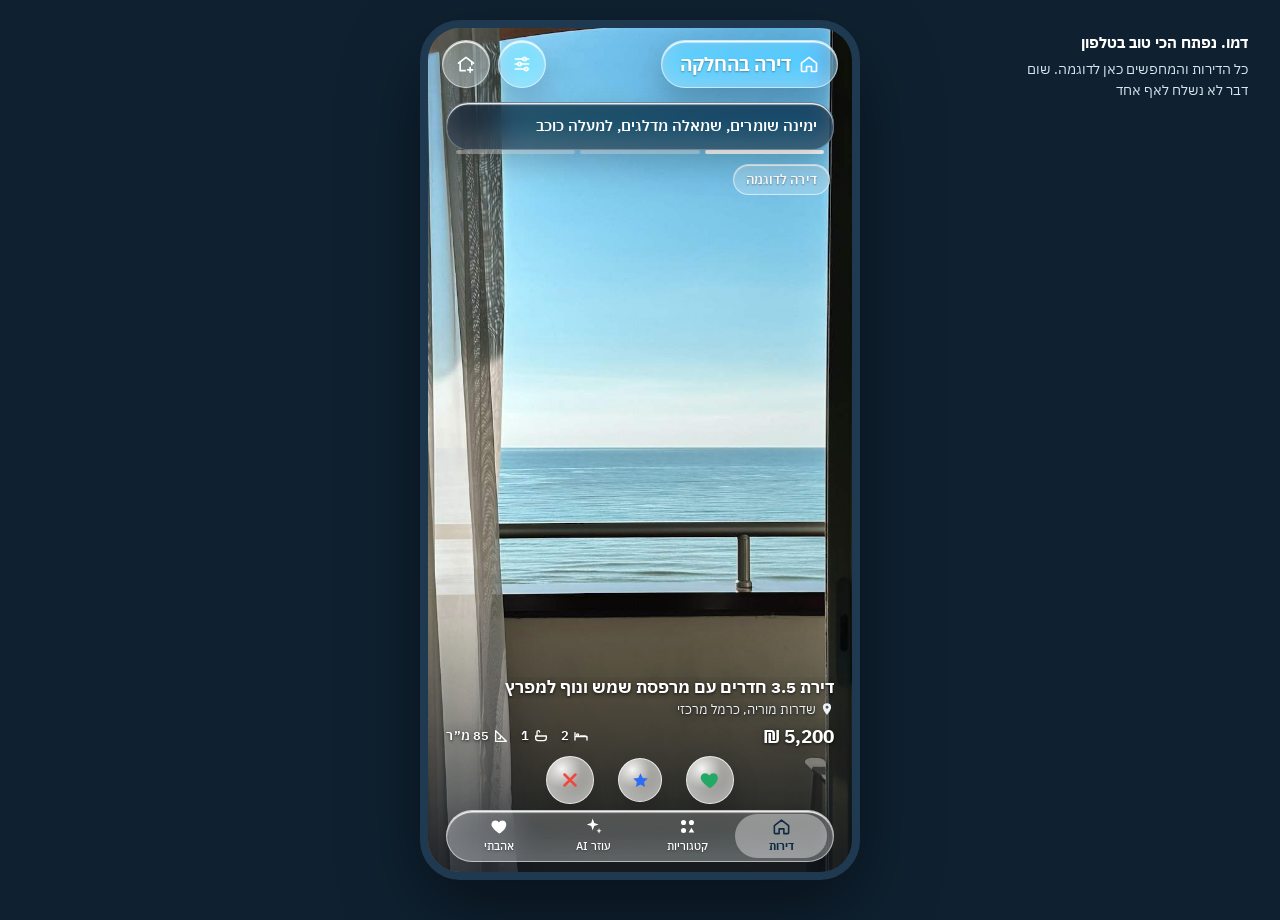
==== index.html @ f44ab915 "Card shows no description (it stays in the details sheet) so the photo sells Co-Authored-By: Claude " ====
<!doctype html>
<html lang="he" dir="rtl">
<head>
<meta charset="utf-8">
<meta name="viewport" content="width=device-width, initial-scale=1, viewport-fit=cover">
<meta name="theme-color" content="#1B3448">
<title>דירה בהחלקה · דמו</title>
<meta name="description" content="דמו לחיץ: מחליקים על דירות להשכרה במטרופולין חיפה, שומרים מה שאהבתם ושולחים פנייה לבעל הדירה.">
<meta property="og:title" content="דירה בהחלקה · דמו">
<meta property="og:description" content="מחליקים על דירות להשכרה. שומרים, מסמנים כוכב, ושולחים פנייה לבעל הדירה.">
<meta property="og:type" content="website">
<meta property="og:url" content="https://hagay-bot.github.io/dira-swipe-demo/">
<meta property="og:image" content="https://hagay-bot.github.io/dira-swipe-demo/og.png">
<meta property="og:image:width" content="1200">
<meta property="og:image:height" content="630">
<meta name="twitter:card" content="summary_large_image">
<link rel="preconnect" href="https://fonts.googleapis.com">
<link rel="preconnect" href="https://fonts.gstatic.com" crossorigin>
<link rel="stylesheet" href="https://fonts.googleapis.com/css2?family=IBM+Plex+Sans+Hebrew:wght@400;500;600;700&display=swap">
<style>
/*
 * «זכוכית נוזלית» (הכרעת חגי 1.10.2026, כיוון 4): תמונה מלאה, פקדים צפים מזכוכית עבה, טקסט לבן.
 * כל צבע וכל זכוכית מוגדרים כאן. מראה אחד, בלי מצב כהה נפרד: הזכוכית יושבת תמיד על תמונה.
 */
:root {
  --ground: #1B3448;                      /* מתחת לתמונות, עד שהן נטענות */
  --tint: rgba(10, 24, 38, .32);          /* כהות מעל הרקע המטושטש, לקריאות */
  --ink: #FFFFFF;
  --ink-2: #DCE6F0;
  --ink-dark: #0E2A44;                    /* טקסט על זכוכית לבנה מלאה */
  --accent: #2E6CF6;
  --accent-2: #568FFF;
  --like: #23A866;
  --like-soft: #8EF5BE;
  --star: #2E6CF6;
  --star-soft: #A9C6FF;
  --nope: #F0473F;
  --nope-soft: #FFB4B4;
  --wait-soft: #FFD99A;

  /* זכוכית */
  --glass: rgba(255, 255, 255, .2);
  --glass-strong: rgba(255, 255, 255, .28);
  --glass-dim: rgba(255, 255, 255, .12);
  --glass-solid: rgba(255, 255, 255, .88);
  --glass-dark: rgba(14, 28, 44, .86);
  --edge: rgba(255, 255, 255, .6);
  --edge-dim: rgba(255, 255, 255, .38);
  --blur: blur(14px) saturate(1.9);
  --blur-heavy: blur(26px) saturate(1.8);
  --shine: inset 0 1.5px 1px rgba(255, 255, 255, .95), inset 0 -12px 26px rgba(255, 255, 255, .14);
  --lift: 0 14px 32px rgba(0, 0, 0, .22);
  --drop: radial-gradient(circle at 32% 26%, rgba(255, 255, 255, .95), rgba(255, 255, 255, .55) 42%, rgba(255, 255, 255, .35));
  --primary-fill: linear-gradient(180deg, rgba(86, 144, 255, .95), rgba(46, 108, 246, .95));
  --primary-glow: inset 0 1.5px 1px rgba(255, 255, 255, .7), inset 0 -8px 18px rgba(0, 0, 60, .2), 0 12px 26px rgba(46, 108, 246, .35);
  --text-lift: 0 1px 2px rgba(0, 0, 0, .35);

  --font: "IBM Plex Sans Hebrew", "Segoe UI", Arial, sans-serif;
  --fs-xs: 12px;
  --fs-s: 13.5px;
  --fs-m: 15.5px;
  --fs-l: 18px;
  --fs-xl: 21px;
  --fs-price: 28px;

  --sp-1: 4px;
  --sp-2: 8px;
  --sp-3: 12px;
  --sp-4: 16px;
  --sp-5: 20px;
  --sp-6: 24px;

  --r-s: 14px;
  --r-m: 20px;
  --r-l: 26px;
  --r-xl: 34px;
  --r-pill: 999px;

  --tap: 44px;
  --tabbar-room: 72px;                    /* כמה מקום להשאיר מעל התפריט הצף */
  --rb-offset: 70px;                      /* מרחק ✕ ו-♥ ממרכז ★ */
  --app-w: 440px;
  --swipe-ms: 300ms;                      /* נדרס מ-config.swipeMs בהפעלה */
  --snap-ms: 200ms;
  color-scheme: dark;
}

</style>
<style>
/* כל השאר. מאפיינים לוגיים בלבד (inline-start = ימין בעברית), בלי היפוכי כיוון */
* { box-sizing: border-box; -webkit-tap-highlight-color: transparent; }
[hidden] { display: none !important; }
html, body { height: 100%; margin: 0; }
body { background: var(--ground); color: var(--ink); font: 400 16px/1.5 var(--font); -webkit-font-smoothing: antialiased; overflow: hidden; }
button, input, select, textarea { font: inherit; color: inherit; }
button { cursor: pointer; }
option { color: var(--ink-dark); }
h1, h2, h3, p, ul, ol, dl, dd, fieldset { margin: 0; }
ul, ol { padding: 0; list-style: none; }
fieldset { border: 0; padding: 0; min-inline-size: 0; }
legend { padding: 0; }
a { color: var(--ink); }
:focus-visible { outline: 3px solid #FFFFFF; outline-offset: 2px; box-shadow: 0 0 0 6px rgba(46, 108, 246, .6); }
h1:focus, h2:focus { outline: none; box-shadow: none; }
::placeholder { color: rgba(255, 255, 255, .62); }
.sr-only { position: absolute !important; inline-size: 1px; block-size: 1px; padding: 0; margin: -1px; overflow: hidden; clip: rect(0 0 0 0); white-space: nowrap; border: 0; }

/* ——— חומרים: זכוכית, טיפה, כפתור ראשי ——— */
.glass, .app-top .brand, .icon-btn, .chip, .opt, .yn button, .btn-ghost, .tabbar, .sheet-x, .composer, .chat-top, .fav, .req, .owner-apt, .empty, .reveal, .stat-row div, .ai-card, .search, .note, .step, .form, .log table {
  background: var(--glass);
  border: 1px solid var(--edge);
  -webkit-backdrop-filter: var(--blur);
  backdrop-filter: var(--blur);
  box-shadow: var(--shine), var(--lift);
}
.btn-primary { background: var(--primary-fill); border: 1px solid rgba(255, 255, 255, .55); box-shadow: var(--primary-glow); color: #FFFFFF; }

/* ——— מעטפת: רקע מטושטש מתמונת הדירה, ומסכים מעליו ——— */
#app { position: relative; max-inline-size: var(--app-w); block-size: 100vh; block-size: 100dvh; margin-inline: auto; overflow: hidden; background: var(--ground); isolation: isolate; }
.ambient { position: absolute; inset: -120px; z-index: -1; background-color: var(--ground); background-size: cover; background-position: center; filter: blur(38px) saturate(1.7) brightness(.8); transition: background-image .6s; }
.ambient::after { content: ""; position: absolute; inset: 0; background: var(--tint); }
.screen-host { position: absolute; inset: 0; }
.screen { position: absolute; inset: 0; display: flex; flex-direction: column; text-shadow: var(--text-lift); }
.tabs-on .screen { padding-block-end: var(--tabbar-room); }
.scroll { overflow-y: auto; overscroll-behavior: contain; -webkit-overflow-scrolling: touch; }
.grow { flex: 1; min-block-size: 0; }
.aside { display: none; }
@media (min-width: 760px) {
  body { background: #0F2131; }
  #app { block-size: min(880px, calc(100dvh - 40px)); margin-block: 20px; border-radius: 40px; box-shadow: 0 30px 80px rgba(0, 0, 0, .45); border: 8px solid #1F3A50; }
  .aside { display: block; position: fixed; inset-block-start: 32px; inset-inline-start: 32px; max-inline-size: 230px; color: var(--ink-2); font-size: 14px; }
  .aside b { display: block; color: var(--ink); font-size: 15px; margin-block-end: var(--sp-1); }
}

/* ——— כותרות צפות ——— */
.app-top { position: relative; z-index: 6; display: flex; align-items: center; justify-content: space-between; gap: var(--sp-2); padding: 12px 14px 4px; }
.app-top .brand { display: flex; align-items: center; gap: 8px; block-size: 48px; padding-inline: 18px; border-radius: 24px; font-weight: 700; font-size: 19px; }
.brand svg { inline-size: 20px; block-size: 20px; }
.top-icons { display: flex; gap: var(--sp-2); }
.icon-btn { position: relative; inline-size: 48px; block-size: 48px; border-radius: 50%; display: grid; place-items: center; padding: 0; flex: none; color: var(--ink); }
.icon-btn svg { inline-size: 20px; block-size: 20px; }
.icon-btn .dot { position: absolute; inset-block-start: 9px; inset-inline-end: 9px; inline-size: 10px; block-size: 10px; border-radius: 50%; background: var(--nope); border: 2px solid #FFFFFF; }
.page-top { position: relative; display: flex; align-items: center; justify-content: center; min-block-size: 64px; padding: 12px 70px 4px; flex: none; }
.page-top h1 { display: flex; align-items: center; block-size: 48px; padding-inline: 22px; border-radius: 24px; font-size: 18px; font-weight: 700; text-align: center; background: var(--glass); border: 1px solid var(--edge); -webkit-backdrop-filter: var(--blur); backdrop-filter: var(--blur); box-shadow: var(--shine), var(--lift); }
.page-top .back { position: absolute; inset-inline-start: 14px; inset-block-start: 12px; }
.owner-top .brand { font-size: 16px; gap: 10px; }
.pill-demo { font-size: 11.5px; font-weight: 600; color: var(--ink-dark); background: var(--glass-solid); border-radius: var(--r-pill); padding: 3px 9px; text-shadow: none; }

/* ——— ניווט תחתון: קפסולה צפה ——— */
.tabbar { position: absolute; z-index: 30; inset-inline: 18px; inset-block-end: calc(10px + env(safe-area-inset-bottom)); block-size: 52px; border-radius: 26px; display: flex; align-items: center; gap: 2px; padding-inline: 6px; }
.tab { position: relative; flex: 1; block-size: 44px; border: 0; border-radius: 22px; background: none; display: grid; justify-items: center; align-content: center; gap: 2px; padding: 0; color: var(--ink); font-size: 11px; font-weight: 500; text-shadow: var(--text-lift); }
.tab svg { inline-size: 19px; block-size: 19px; }
.tab[aria-current="page"] { background: rgba(255, 255, 255, .38); color: var(--ink-dark); font-weight: 700; text-shadow: none; }
.tab .badge { position: absolute; inset-block-start: 0; inset-inline-end: calc(50% - 24px); min-inline-size: 18px; block-size: 18px; border-radius: var(--r-pill); background: var(--nope); color: #FFFFFF; font-size: 11px; line-height: 18px; padding-inline: 5px; text-shadow: none; }

/* ——— כפתורים ——— */
.btn-primary, .btn-ghost { display: flex; align-items: center; justify-content: center; gap: var(--sp-2); inline-size: 100%; min-block-size: 52px; border-radius: 26px; padding: 12px var(--sp-4); font-weight: 700; text-decoration: none; text-align: center; text-shadow: none; }
.btn-primary { font-size: 16.5px; }
.btn-ghost { color: var(--ink); font-size: var(--fs-m); font-weight: 600; }
.btn-primary svg, .btn-ghost svg { inline-size: 19px; block-size: 19px; flex: none; }
.btn-small { inline-size: auto; min-block-size: 44px; padding: 8px 16px; font-size: 14.5px; }
.btn-row { display: grid; gap: 10px; }
.two-btn { display: grid; grid-template-columns: 1fr 1fr; gap: 10px; }
.chips { display: flex; gap: var(--sp-2); overflow-x: auto; padding: var(--sp-1) 14px var(--sp-2); scrollbar-width: none; }
.chips::-webkit-scrollbar { display: none; }
.chip { flex: none; display: inline-flex; align-items: center; gap: 6px; min-block-size: 38px; border-radius: 19px; padding: 5px 14px; font-size: 14px; font-weight: 600; white-space: nowrap; color: var(--ink); box-shadow: var(--shine); }
.chip.on, .chip[aria-pressed="true"], .opt[aria-pressed="true"], .yn button[aria-pressed="true"] { background: var(--glass-solid); border-color: rgba(255, 255, 255, .95); color: var(--ink-dark); text-shadow: none; }
.chip svg { inline-size: 15px; block-size: 15px; }
.opts { display: flex; flex-wrap: wrap; gap: var(--sp-2); }
.opt { min-inline-size: var(--tap); min-block-size: 40px; border-radius: 20px; padding: 6px 16px; font-weight: 600; font-size: 14.5px; color: var(--ink); box-shadow: var(--shine); }
.linkish { border: 0; background: none; color: var(--ink); text-decoration: underline; text-underline-offset: 3px; font-weight: 700; padding: var(--sp-1) 0; min-block-size: 32px; justify-self: start; }

/* ——— טפסים ——— */
.field { display: grid; gap: 6px; }
.field > label, .field > .label, .media-add .label { font-size: 13px; font-weight: 600; color: var(--ink-2); }
.field input, .field select, .field textarea { inline-size: 100%; min-block-size: 46px; padding: 10px 14px; border-radius: 16px; font-size: 15.5px; color: var(--ink); background: var(--glass-dim); border: 1px solid var(--edge-dim); text-shadow: none; }
.field input:focus, .field select:focus, .field textarea:focus { outline: none; border-color: #FFFFFF; background: rgba(255, 255, 255, .18); }
.field textarea { min-block-size: 84px; resize: vertical; line-height: 1.5; }
.field .err { color: var(--nope-soft); font-size: 13px; font-weight: 600; }
.field.bad > label { color: var(--nope-soft); }
.field.bad input, .field.bad select { background: rgba(255, 90, 90, .16); border: 1.5px solid rgba(255, 150, 150, .85); }
.row2 { display: grid; grid-template-columns: 1fr 1fr; gap: var(--sp-3); }
.row3 { display: grid; grid-template-columns: repeat(3, 1fr); gap: 10px; }
.note { font-size: 13.5px; color: var(--ink-2); border-radius: var(--r-s); padding: 10px var(--sp-3); box-shadow: var(--shine); }
.fine { font-size: 13.5px; color: var(--ink-2); text-align: center; }

/* ——— ערימה: התמונה ממלאת את המסך, הפקדים צפים ——— */
.deck-screen .app-top { position: absolute; inset-inline: 0; inset-block-start: 0; }
.deck-screen .filter-row { position: absolute; z-index: 6; inset-inline: 0; inset-block-start: 66px; }
.filter-row .chip { font-size: 13px; min-block-size: 34px; padding: 3px 12px; }
.deck { position: absolute; inset: 0; }
.card { position: absolute; inset: 0; overflow: hidden; background: var(--ground); touch-action: none; user-select: none; -webkit-user-select: none; will-change: transform; }
.card.under { transform: scale(.94); border-radius: 34px; filter: brightness(.7); }
.card.fly { transition: transform var(--swipe-ms) cubic-bezier(.3, .6, .4, 1), opacity var(--swipe-ms); border-radius: 34px; }
.card.snap { transition: transform var(--snap-ms) ease; }
.card:focus-visible { outline-offset: -6px; }
.card::after { content: ""; position: absolute; inset-inline: 0; inset-block-end: 0; block-size: 36%; background: linear-gradient(to top, rgba(8, 18, 30, .78), rgba(8, 18, 30, .35) 55%, rgba(8, 18, 30, 0)); pointer-events: none; }
.photo, .photo svg, .photo img { position: absolute; inset: 0; inline-size: 100%; block-size: 100%; object-fit: cover; display: block; }
.bars { position: absolute; inset-block-start: 122px; inset-inline: 28px; display: flex; gap: 5px; z-index: 2; }
.filter-row:not([hidden]) ~ .deck .bars { inset-block-start: 116px; }
.bar { flex: 1; block-size: 4px; border-radius: 4px; background: rgba(255, 255, 255, .4); }
.bar.on { background: #FFFFFF; }
.card-tags { position: absolute; inset-block-start: 136px; inset-inline: 22px; display: flex; gap: 6px; flex-wrap: wrap; z-index: 2; }
.tag { font-size: 12.5px; font-weight: 600; border-radius: var(--r-pill); padding: 5px 12px; color: var(--ink); background: rgba(255, 255, 255, .22); border: 1px solid var(--edge); -webkit-backdrop-filter: blur(10px); backdrop-filter: blur(10px); box-shadow: inset 0 1px 1px rgba(255, 255, 255, .9); text-shadow: var(--text-lift); }
.tag-mine { background: rgba(52, 199, 123, .45); }
.tag-star { background: rgba(46, 108, 246, .5); }
.tag-similar { background: rgba(14, 42, 68, .45); }
.info { position: absolute; z-index: 3; inset-inline: 18px; inset-block-end: 122px; padding: 0; display: grid; gap: 1px; cursor: pointer; text-shadow: 0 1px 3px rgba(0, 0, 0, .7), 0 0 12px rgba(0, 0, 0, .35); }
/* התמונה מוכרת את הדירה: המידע בשורה אחת לכותרת, קטן, צמוד לכפתורים, והזכוכית שקופה כמעט לגמרי */
.info .title { font-size: 16.5px; font-weight: 700; line-height: 1.3; white-space: nowrap; overflow: hidden; text-overflow: ellipsis; }
.loc { display: flex; align-items: center; gap: var(--sp-1); font-size: 12.5px; color: #EEF4FA; }
.loc svg { inline-size: 14px; block-size: 14px; flex: none; }
.specs-row { display: flex; align-items: center; justify-content: space-between; gap: var(--sp-2); margin-block-start: 2px; }
.info .price { font-size: 19px; }
.info .specs { font-size: 12.5px; }
.price { font-size: var(--fs-price); font-weight: 700; font-variant-numeric: tabular-nums; white-space: nowrap; }
.specs { display: flex; gap: var(--sp-3); font-size: 14px; font-weight: 600; font-variant-numeric: tabular-nums; }
.specs > span { display: inline-flex; align-items: center; gap: var(--sp-1); white-space: nowrap; }
.specs svg { inline-size: 16px; block-size: 16px; }
.stamp { position: absolute; inset-block-start: 200px; z-index: 4; opacity: 0; pointer-events: none; font-size: 26px; font-weight: 700; padding: 6px 18px; border-radius: 22px; border: 2px solid; background: rgba(255, 255, 255, .88); text-shadow: none; }
.stamp-like { inset-inline-end: 26px; color: var(--like); transform: rotate(-10deg); }
.stamp-nope { inset-inline-start: 26px; color: var(--nope); transform: rotate(10deg); }
.stamp-star { inset-block-start: 250px; inset-inline: 0; margin-inline: auto; inline-size: max-content; color: var(--star); }
/*
 * הכרעה 5: ✕ משמאל, ★ באמצע, ♥ מימין. המיקום קבוע במפורש ולא תלוי ב-direction:
 * שלושת הכפתורים באותו תא ממורכז, וכל אחד מוזז על ציר x הפיזי. סדר ה-DOM ♥ ★ ✕ שומר על סדר קריאה מימין לשמאל.
 */
.actions { position: absolute; z-index: 5; inset-inline: 0; inset-block-end: 68px; display: grid; place-items: center; }
.actions > .rb { grid-area: 1 / 1; }
.rb-like { translate: var(--rb-offset) 0; }
.rb-nope { translate: calc(-1 * var(--rb-offset)) 0; }
.rb { display: grid; place-items: center; inline-size: 48px; block-size: 48px; border-radius: 50%; padding: 0; background: var(--drop); border: 1px solid rgba(255, 255, 255, .8); -webkit-backdrop-filter: blur(10px) saturate(1.8); backdrop-filter: blur(10px) saturate(1.8); box-shadow: inset 0 -6px 14px rgba(255, 255, 255, .4), 0 12px 26px rgba(0, 0, 0, .22); transition: transform .12s; }
.rb svg { inline-size: 22px; block-size: 22px; }
.rb-nope { color: var(--nope); }
.rb-star { color: var(--star); inline-size: 44px; block-size: 44px; }
.rb-star svg { inline-size: 19px; block-size: 19px; }
.rb-like { color: var(--like); }
.rb:active { transform: scale(.92); }

/* ——— מסך ריק ——— */
.empty { position: absolute; z-index: 3; inset-inline: 18px; inset-block-start: 50%; transform: translateY(-55%); display: flex; flex-direction: column; align-items: center; text-align: center; padding: 28px 22px 22px; gap: 10px; border-radius: var(--r-xl); }
.screen > .scroll > .empty, [data-body] > .empty { position: static; transform: none; margin: 40px 18px; }
.empty .big { inline-size: 72px; block-size: 72px; border-radius: 50%; display: grid; place-items: center; color: var(--ink-dark); background: var(--drop); border: 1px solid rgba(255, 255, 255, .8); text-shadow: none; }
.empty .big svg { inline-size: 32px; block-size: 32px; }
.empty h2 { font-size: 20px; font-weight: 700; }
.empty p { color: var(--ink-2); max-inline-size: 30ch; }
.empty .btn-row { inline-size: 100%; margin-block-start: 6px; }

/* ——— הודעות ——— */
.toast { position: absolute; inset-inline: 18px; inset-block-start: 74px; z-index: 70; padding: 12px 16px; border-radius: 22px; font-size: 14.5px; font-weight: 600; color: var(--ink); background: rgba(14, 30, 48, .72); border: 1px solid rgba(255, 255, 255, .35); -webkit-backdrop-filter: var(--blur); backdrop-filter: var(--blur); box-shadow: var(--shine), var(--lift); opacity: 0; transform: translateY(-12px); pointer-events: none; transition: opacity .2s, transform .2s; }
.toast.show { opacity: 1; transform: none; }
.toast.ok { background: rgba(26, 120, 76, .78); }
.banner { position: absolute; inset-block-start: 12px; inset-inline: 14px; z-index: 65; display: flex; align-items: center; gap: var(--sp-3); padding: 10px 14px; border-radius: 28px; text-align: start; color: var(--ink); background: rgba(255, 255, 255, .24); border: 1px solid var(--edge); -webkit-backdrop-filter: var(--blur-heavy); backdrop-filter: var(--blur-heavy); box-shadow: var(--shine), var(--lift); transform: translateY(-140%); transition: transform .35s cubic-bezier(.2, .9, .3, 1.2); text-shadow: var(--text-lift); }
.banner.show { transform: none; }
.banner-sign { flex: none; inline-size: 40px; block-size: 40px; border-radius: 50%; display: grid; place-items: center; color: var(--like); background: var(--drop); border: 1px solid rgba(255, 255, 255, .8); }
.banner-sign svg { inline-size: 18px; block-size: 18px; }
.banner-text b { display: block; font-size: 15px; }
.banner-text span { font-size: var(--fs-s); color: #EEF4FA; }

/* כשגיליון פתוח, ההודעה עולה למעלה כדי לא להסתיר את הכפתור הראשי */
/* ההודעה למעלה, מתחת לכותרת, כדי לא להסתיר את התמונה ואת הכפתורים. כשגיליון פתוח היא עולה עוד */
#app:has(> .sheet) .toast { inset-block-start: 14px; }

/* ——— גיליון: זכוכית כהה שעולה מעל התמונה ——— */
.sheet { position: absolute; inset: 0; z-index: 60; display: flex; flex-direction: column; justify-content: flex-end; }
.sheet-scrim { position: absolute; inset: 0; background: rgba(6, 14, 24, .6); border: 0; inline-size: 100%; padding: 0; }
.sheet-body { position: relative; max-block-size: 90%; display: flex; flex-direction: column; border-radius: 36px 36px 0 0; color: var(--ink); background: var(--glass-dark); border: 1px solid rgba(255, 255, 255, .4); border-block-end: 0; -webkit-backdrop-filter: var(--blur-heavy); backdrop-filter: var(--blur-heavy); box-shadow: inset 0 1.5px 1px rgba(255, 255, 255, .7), 0 -10px 40px rgba(0, 0, 0, .25); animation: up .3s cubic-bezier(.2, .9, .3, 1); text-shadow: var(--text-lift); }
@keyframes up { from { transform: translateY(60px); opacity: .6; } to { transform: none; opacity: 1; } }
.sheet-bar { position: relative; display: flex; justify-content: center; padding-block: 10px 4px; }
.sheet-grip { inline-size: 40px; block-size: 5px; border-radius: 5px; background: rgba(255, 255, 255, .45); }
.sheet-x { position: absolute; inset-inline-end: 14px; inset-block-start: 10px; inline-size: 40px; block-size: 40px; border-radius: 50%; display: grid; place-items: center; padding: 0; color: var(--ink); box-shadow: var(--shine); }
.sheet-x svg { inline-size: 18px; block-size: 18px; }
.sheet-content { overflow-y: auto; overscroll-behavior: contain; padding: 6px 18px calc(24px + env(safe-area-inset-bottom)); display: grid; gap: 12px; }
.sheet-content h2 { font-size: 21px; font-weight: 700; line-height: 1.3; padding-inline-end: 44px; }
.sheet-content .sub { color: var(--ink-2); font-size: 13.5px; margin-block-start: -8px; }
.sheet-head { display: flex; align-items: center; justify-content: space-between; gap: var(--sp-2); padding-inline-end: 44px; }
.sheet-head h2 { display: flex; align-items: center; gap: 6px; padding: 0; }
.sheet-head svg { inline-size: 20px; block-size: 20px; }
.q { display: grid; gap: var(--sp-2); }
.q-label { display: block; font-weight: 600; font-size: 14px; color: var(--ink-2); }
.range { inline-size: 100%; accent-color: #FFFFFF; block-size: 32px; margin: 0; }
.range-out { font-weight: 700; font-variant-numeric: tabular-nums; color: var(--ink); }
.search { display: flex; align-items: center; gap: var(--sp-2); border-radius: 23px; padding-inline: 14px; box-shadow: var(--shine); }
.search:focus-within { border-color: #FFFFFF; }
.search input { flex: 1; border: 0; padding: 11px 0; font-size: 16px; background: transparent; min-inline-size: 0; color: var(--ink); }
.search input:focus { outline: none; }
.search svg { inline-size: 18px; block-size: 18px; flex: none; }
.sheet-foot { margin-block-start: var(--sp-2); }
.sheet-photo { position: relative; block-size: 200px; border-radius: 24px; overflow: hidden; border: 1px solid rgba(255, 255, 255, .35); }
.detail-price { display: flex; justify-content: space-between; align-items: center; gap: var(--sp-2); }
.detail-price .price { font-size: 26px; }
.kv { display: grid; grid-template-columns: auto 1fr; gap: 7px 14px; font-size: 14.5px; padding: 12px 14px; border-radius: var(--r-m); background: rgba(255, 255, 255, .1); border: 1px solid rgba(255, 255, 255, .28); }
.kv dt { color: #C9D6E3; }
.kv dd { font-weight: 600; font-variant-numeric: tabular-nums; }
.kv dd.yes { color: var(--like-soft); }
.kv dd.no { color: var(--nope-soft); }
.feat-list { display: flex; flex-wrap: wrap; gap: 6px; }
.feat-list li { font-size: 13px; font-weight: 600; padding: 5px 11px; border-radius: var(--r-pill); background: rgba(255, 255, 255, .16); border: 1px solid rgba(255, 255, 255, .4); box-shadow: inset 0 1px 1px rgba(255, 255, 255, .6); }
.sec-title { font-weight: 700; font-size: 15px; margin-block-start: 4px; }
.credit { font-size: 12px; color: #B9C8D6; }
.sheet-actions { position: sticky; inset-block-end: calc(-24px - env(safe-area-inset-bottom)); margin-inline: -18px; margin-block-end: calc(-24px - env(safe-area-inset-bottom)); padding: 14px 18px calc(22px + env(safe-area-inset-bottom)); background: rgba(14, 28, 44, .94); border-block-start: 1px solid rgba(255, 255, 255, .22); -webkit-backdrop-filter: blur(20px); backdrop-filter: blur(20px); }
.status { text-align: center; font-weight: 700; padding: 10px; border-radius: var(--r-pill); text-shadow: none; }
.status.ok { color: #FFFFFF; background: rgba(52, 199, 123, .45); border: 1px solid rgba(170, 255, 205, .65); }
.status.wait { color: #FFFFFF; background: rgba(240, 170, 40, .42); border: 1px solid rgba(255, 220, 150, .7); }

/* ——— אהבתי ——— */
.fav-list { display: grid; gap: 10px; padding: 6px 14px var(--sp-4); }
.fav { display: flex; align-items: center; gap: var(--sp-2); border-radius: var(--r-l); padding: 10px; }
.fav-main { flex: 1; min-inline-size: 0; display: flex; align-items: center; gap: var(--sp-3); border: 0; background: none; padding: 0; text-align: start; color: var(--ink); }
.fav .thumb { position: relative; flex: none; inline-size: 76px; block-size: 76px; border-radius: 18px; overflow: hidden; border: 1px solid rgba(255, 255, 255, .5); }
.fav .main { flex: 1; min-inline-size: 0; display: grid; }
.fav .main b { font-size: 15px; font-weight: 700; line-height: 1.3; overflow: hidden; text-overflow: ellipsis; white-space: nowrap; }
.fav .main .p { color: var(--star-soft); font-weight: 700; font-size: 15px; }
.fav .main small { color: var(--ink-2); font-size: 12.5px; }
.fav .side { flex: none; display: grid; justify-items: center; gap: 6px; }
.unsave { inline-size: 40px; block-size: 40px; }
.unsave svg { color: var(--nope-soft); inline-size: 18px; block-size: 18px; }
.state { font-size: 11.5px; font-weight: 700; border-radius: var(--r-pill); padding: 3px 9px; white-space: nowrap; color: #FFFFFF; text-shadow: none; }
.state.wait { background: rgba(240, 170, 40, .45); border: 1px solid rgba(255, 220, 150, .7); }
.state.ok { background: rgba(52, 199, 123, .42); border: 1px solid rgba(160, 255, 200, .6); }
.state.star { background: rgba(46, 108, 246, .45); border: 1px solid rgba(170, 200, 255, .65); }
[data-body] > .fine { padding: 0 var(--sp-5) var(--sp-4); }

/* ——— קטגוריות ——— */
.cat-grid { display: grid; grid-template-columns: 1fr 1fr; gap: var(--sp-3); padding: 6px 14px var(--sp-5); }
.cat { position: relative; inline-size: 100%; block-size: 160px; border-radius: var(--r-l); overflow: hidden; padding: 0; background: var(--ground); border: 1px solid rgba(255, 255, 255, .5); box-shadow: var(--lift); color: var(--ink); }
.cat .label { position: absolute; inset-inline: 8px; inset-block-end: 8px; z-index: 2; padding: 8px 12px; border-radius: 18px; font-weight: 700; font-size: 16px; text-align: start; background: rgba(255, 255, 255, .2); border: 1px solid var(--edge); -webkit-backdrop-filter: var(--blur); backdrop-filter: var(--blur); box-shadow: inset 0 1px 1px rgba(255, 255, 255, .9); text-shadow: var(--text-lift); }
.cat .label small { display: block; font-weight: 500; font-size: 12px; color: #EEF4FA; }
.cat .badge2 { position: absolute; inset-inline-end: 10px; inset-block-start: 10px; z-index: 2; inline-size: 36px; block-size: 36px; border-radius: 50%; display: grid; place-items: center; font-size: 18px; background: var(--drop); border: 1px solid rgba(255, 255, 255, .8); }

/* ——— עוזר ושיחה ——— */
.msgs { flex: 1; min-block-size: 0; overflow-y: auto; padding: 10px 14px; display: flex; flex-direction: column; gap: 10px; }
.msg { max-inline-size: 82%; padding: 10px 14px; font-size: 15px; line-height: 1.45; }
.msg.me { align-self: flex-start; border-radius: 22px 22px 22px 6px; background: var(--primary-fill); border: 1px solid rgba(255, 255, 255, .5); box-shadow: inset 0 1px 1px rgba(255, 255, 255, .6), 0 8px 20px rgba(46, 108, 246, .25); }
.msg.them, .msg.bot { align-self: flex-end; border-radius: 22px 22px 6px 22px; background: var(--glass); border: 1px solid var(--edge); -webkit-backdrop-filter: var(--blur); backdrop-filter: var(--blur); box-shadow: inset 0 1.5px 1px rgba(255, 255, 255, .9), 0 8px 20px rgba(0, 0, 0, .15); }
.msg.sys { align-self: center; max-inline-size: 92%; background: transparent; color: var(--ink-2); font-size: 12.5px; text-align: center; padding: 2px var(--sp-2); }
.suggest { padding: 0; flex-wrap: wrap; overflow: visible; }
.ai-results { align-self: stretch; display: grid; gap: 10px; }
.ai-results .head { display: flex; align-items: center; gap: 6px; font-weight: 600; font-size: 14px; color: var(--ink-2); }
.ai-results .head svg { inline-size: 16px; block-size: 16px; }
.ai-card { border-radius: var(--r-l); overflow: hidden; }
.ai-card .pic { position: relative; block-size: 140px; }
.ai-card .body { padding: 12px 14px 14px; }
.ai-card h2 { font-size: var(--fs-m); font-weight: 700; }
.ai-card .meta { display: flex; justify-content: space-between; gap: var(--sp-2); color: var(--ink-2); font-size: var(--fs-s); margin-block: 2px var(--sp-2); }
.ai-card .meta .p { color: var(--ink); font-weight: 700; white-space: nowrap; }
.ai-card .two-btn > * { min-block-size: 44px; padding: 8px 10px; font-size: 14.5px; border-radius: 22px; }
.typing { align-self: flex-end; display: flex; gap: var(--sp-1); padding: 14px 16px; border-radius: 22px; background: var(--glass); border: 1px solid var(--edge); }
.typing i { inline-size: 6px; block-size: 6px; border-radius: 50%; background: #FFFFFF; animation: blink 1s infinite; }
.typing i:nth-child(2) { animation-delay: .15s; }
.typing i:nth-child(3) { animation-delay: .3s; }
@keyframes blink { 0%, 80%, 100% { opacity: .25; } 40% { opacity: 1; } }
.composer { flex: none; display: flex; align-items: center; gap: var(--sp-2); margin: 8px 14px 20px; block-size: 62px; padding-inline: 8px; border-radius: 31px; }
.tabs-on .composer { margin-block-end: 6px; }
.composer input { flex: 1; min-inline-size: 0; block-size: 44px; border: 0; border-radius: 22px; padding: 0 14px; font-size: 15.5px; color: var(--ink); background: rgba(255, 255, 255, .12); }
.composer input:focus { outline: none; background: rgba(255, 255, 255, .2); }
.composer button { flex: none; inline-size: 46px; block-size: 46px; border-radius: 50%; display: grid; place-items: center; color: #FFFFFF; background: var(--primary-fill); border: 1px solid rgba(255, 255, 255, .6); box-shadow: inset 0 1px 1px rgba(255, 255, 255, .7); }
.composer button svg { inline-size: 20px; block-size: 20px; }
.chat-top { flex: none; display: flex; align-items: center; gap: 10px; margin: 12px 14px 4px; block-size: 64px; padding-inline: 8px; border-radius: 32px; }
.chat-top .icon-btn { inline-size: 46px; block-size: 46px; box-shadow: var(--shine); }
.chat-top h1 { font-size: 16px; font-weight: 700; }
.chat-top span:not(.avatar) { display: block; font-size: 12.5px; color: var(--ink-2); white-space: nowrap; overflow: hidden; text-overflow: ellipsis; }
.chat-top > div { min-inline-size: 0; }
.avatar { flex: none; inline-size: 42px; block-size: 42px; border-radius: 50%; display: grid; place-items: center; font-weight: 700; background: var(--primary-fill); border: 1px solid rgba(255, 255, 255, .6); }
.after-chat { align-self: stretch; margin-block-start: 8px; }

/* ——— התאמה ——— */
.match { justify-content: flex-start; padding: 48px 18px 28px; gap: 18px; text-align: center; }
.match::before { content: ""; position: absolute; inset: 0; z-index: -1; background: rgba(8, 20, 34, .2); }
.match-center { display: grid; justify-items: center; gap: 16px; }
.match .hello { display: inline-flex; align-items: center; gap: 8px; block-size: 40px; padding-inline: 18px; border-radius: 20px; font-weight: 700; font-size: 15px; background: var(--glass); border: 1px solid var(--edge); -webkit-backdrop-filter: var(--blur); backdrop-filter: var(--blur); box-shadow: var(--shine); }
.match .hello svg { inline-size: 18px; block-size: 18px; color: var(--like-soft); }
.match-art { position: relative; inline-size: 176px; block-size: 176px; border-radius: 50%; overflow: hidden; border: 8px solid rgba(255, 255, 255, .3); box-shadow: inset 0 2px 1px rgba(255, 255, 255, .95), 0 20px 44px rgba(0, 0, 0, .3); }
.match-art .photo { inset: 0; }
.match h1 { font-size: 24px; font-weight: 700; line-height: 1.25; text-wrap: balance; text-shadow: 0 2px 6px rgba(0, 0, 0, .35); }
.match .sub { margin-block-start: -8px; color: #E6EEF6; font-size: 14.5px; }
.reveal { padding: 16px 18px; border-radius: 28px; display: grid; gap: 12px; text-align: start; font-size: 14.5px; }
.reveal > div { display: flex; gap: 12px; }
.reveal dt { flex: none; min-inline-size: 100px; color: #CFE8FF; font-weight: 700; }
.match .btn-row { margin-block-start: auto; }

/* ——— פרטים אחרי התאמה ——— */
.form { margin: 6px 14px 20px; padding: 18px 16px; border-radius: 28px; display: grid; align-content: start; gap: 14px; }
.form .sub { color: var(--ink-2); font-size: 14.5px; }

/* ——— פרסום דירה ——— */
.stepper { padding: 6px 14px var(--sp-6); display: grid; gap: 10px; align-content: start; }
.step { position: relative; padding: 8px 14px 8px 14px; padding-inline-start: 54px; border-radius: 26px; background: var(--glass-dim); border-color: rgba(255, 255, 255, .3); box-shadow: inset 0 1px 1px rgba(255, 255, 255, .5); }
.step.on { padding-block: 12px 16px; background: var(--glass); border-color: var(--edge); box-shadow: var(--shine), var(--lift); }
.step.done { background: rgba(255, 255, 255, .14); border-color: rgba(255, 255, 255, .45); }
.step h2 { font-size: 16px; }
.step-head { display: flex; align-items: center; min-block-size: var(--tap); border: 0; background: none; inline-size: 100%; padding: 0; text-align: start; font-weight: 700; font-size: 16px; color: var(--ink); }
.step-head[aria-disabled="true"] { cursor: default; }
.step:not(.on):not(.done) .step-head { color: var(--ink-2); font-weight: 600; }
.step-num { position: absolute; inset-inline-start: 14px; inset-block-start: 15px; inline-size: 30px; block-size: 30px; border-radius: 50%; display: grid; place-items: center; font-size: 14px; font-weight: 700; color: var(--ink); border: 1px solid rgba(255, 255, 255, .45); text-shadow: none; }
.step.on .step-num { color: var(--ink-dark); background: var(--glass-solid); border-color: transparent; inset-block-start: 19px; }
.step.done .step-num { background: rgba(52, 199, 123, .55); border-color: rgba(180, 255, 210, .7); }
.step.done .step-num svg { inline-size: 15px; block-size: 15px; }
.step-body { display: grid; gap: 14px; padding: 8px 0 2px; margin-inline-start: -40px; }
.step-fields { display: grid; gap: 14px; }
.sub-h { font-weight: 700; font-size: 14px; margin-block-start: var(--sp-1); }
.with-ai { position: relative; }
.with-ai input, .with-ai textarea { padding-inline-end: 56px; }
.ai-btn { position: absolute; inset-inline-end: 4px; inset-block-start: 26px; inline-size: 40px; block-size: 40px; border-radius: 50%; display: grid; place-items: center; color: #FFFFFF; background: radial-gradient(circle at 32% 26%, rgba(255, 255, 255, .7), rgba(140, 180, 255, .45) 45%, rgba(70, 120, 240, .55)); border: 1px solid rgba(255, 255, 255, .7); box-shadow: inset 0 -6px 12px rgba(255, 255, 255, .25); }
.ai-btn svg { inline-size: 19px; block-size: 19px; }
.ai-btn.busy svg { animation: spin 1s linear infinite; }
@keyframes spin { to { transform: rotate(360deg); } }
.yn-row { display: flex; align-items: center; justify-content: space-between; gap: 10px; font-size: 15px; }
.yn { display: flex; gap: 6px; }
.yn button { min-inline-size: 56px; min-block-size: 40px; border-radius: 20px; padding: 6px 12px; font-weight: 600; color: var(--ink); box-shadow: var(--shine); }
.step-actions { display: grid; grid-template-columns: 1.4fr 1fr; gap: 10px; }
.step-actions > :only-child { grid-column: 1 / -1; }
.media-add { display: flex; align-items: center; justify-content: space-between; gap: 10px; }
.media-add label { position: relative; cursor: pointer; }
.media-add label:focus-within { outline: 3px solid #FFFFFF; outline-offset: 2px; }
.thumbs { display: flex; gap: var(--sp-2); flex-wrap: wrap; align-items: center; }
.thumbs img { inline-size: 76px; block-size: 76px; object-fit: cover; border-radius: 18px; border: 1px solid rgba(255, 255, 255, .5); }
.thumbs .count { font-size: 13px; color: var(--ink-2); }

/* ——— צד בעל הדירה ——— */
.owner-apt { display: flex; gap: var(--sp-3); align-items: center; margin: 4px 14px 0; padding: 10px; border-radius: var(--r-l); }
.li-thumb { position: relative; flex: none; inline-size: 64px; block-size: 64px; border-radius: 18px; overflow: hidden; border: 1px solid rgba(255, 255, 255, .5); }
.owner-apt b { display: block; font-size: 15.5px; }
.owner-apt span { font-size: 13px; color: var(--ink-2); }
.sect-h { display: flex; justify-content: space-between; align-items: baseline; padding: 16px 20px 4px; }
.sect-h h2 { font-size: 17px; font-weight: 700; }
.sect-h span { font-size: 13px; color: var(--ink-2); }
.rule { margin-inline: 20px; font-size: 12.5px; line-height: 1.5; color: var(--ink-2); }
.list { display: grid; gap: 8px; margin: 12px 14px 0; }
.req { display: grid; grid-template-columns: minmax(0, 1fr) auto; gap: 4px 10px; align-items: center; padding: 10px 14px; border-radius: 22px; inline-size: 100%; text-align: start; color: var(--ink); box-shadow: var(--shine); }
.req-name { font-weight: 700; font-size: 15.5px; }
.req-name small { font-weight: 400; color: var(--ink-2); font-size: 12px; margin-inline-start: 6px; }
.req-meta { grid-column: 1 / -1; display: flex; flex-wrap: wrap; gap: var(--sp-1) 12px; font-size: 13px; color: var(--ink-2); font-variant-numeric: tabular-nums; }
.req-meta .yes { color: var(--like-soft); font-weight: 600; }
.req-meta .no { color: var(--nope-soft); font-weight: 600; }
.fit-tag { font-size: 12px; font-weight: 700; border-radius: var(--r-pill); padding: 3px 10px; color: #FFFFFF; text-shadow: none; }
.fit { background: rgba(52, 199, 123, .45); border: 1px solid rgba(170, 255, 205, .65); }
.unfit { background: rgba(255, 255, 255, .14); border: 1px solid rgba(255, 255, 255, .4); }
.req.decided .req-name, .req.decided .req-meta { opacity: .75; }
.anon { display: grid; grid-template-columns: repeat(3, 1fr); gap: var(--sp-2); }
.anon > div { border-radius: var(--r-m); padding: var(--sp-3) var(--sp-2); text-align: center; display: flex; flex-direction: column-reverse; background: rgba(255, 255, 255, .12); border: 1px solid rgba(255, 255, 255, .3); }
.anon dd { font-size: 16px; font-weight: 700; font-variant-numeric: tabular-nums; }
.anon dt { font-size: var(--fs-xs); color: var(--ink-2); }
.hidden-list { font-size: var(--fs-s); color: var(--ink-2); }
.owner-foot { padding: var(--sp-5) 14px 28px; }

/* ——— יומן ——— */
.log { padding: 6px 14px var(--sp-4); font-size: 14px; display: grid; gap: var(--sp-3); align-content: start; }
.log table { inline-size: 100%; border-collapse: separate; border-spacing: 0; border-radius: var(--r-m); overflow: hidden; font-variant-numeric: tabular-nums; }
.log td, .log th { text-align: start; padding: 7px 8px; border-block-end: 1px solid rgba(255, 255, 255, .18); }
.stat-row { display: grid; grid-template-columns: repeat(3, 1fr); gap: var(--sp-2); }
.stat-row div { border-radius: var(--r-m); padding: 10px; font-size: 12.5px; color: var(--ink-2); box-shadow: var(--shine); }
.stat-row b { display: block; font-size: 22px; font-weight: 700; color: var(--ink); }

@media (prefers-reduced-motion: reduce) {
  *, *::before, *::after { animation: none !important; transition: none !important; }
}

/* מסכים נמוכים (טלפון קטן): מסך ההתאמה נכנס בלי גלילה */
@media (max-height: 700px) {
  .match { padding-block: 24px 18px; gap: 12px; }
  .match-center { gap: 10px; }
  .match-art { inline-size: 120px; block-size: 120px; border-width: 6px; }
  .match h1 { font-size: 21px; }
  .reveal { padding: 12px 14px; gap: 8px; font-size: 13.5px; }
}

</style>
</head>
<body>
<aside class="aside"></aside>
<div id="app"></div>
<noscript>הדמו צריך JavaScript כדי לעבוד.</noscript>
<script>
/* כל המספרים והספים של הדמו, בשם. שום מספר קסם לא יושב בקוד. */
(function (Dira) {
  'use strict';

  Dira.config = {
    storageKey: 'dira-v3',
    schema: 3,

    /* החלקה */
    swipeMs: 300,               // משך מעוף הכרטיס. עובר ל-CSS דרך --swipe-ms
    snapMs: 200,                // חזרת כרטיס למקום
    swipeRatio: 0.26,           // חלק מרוחב הכרטיס שמעבר לו ההחלקה נחשבת
    starRatio: 0.22,            // חלק מגובה הכרטיס שמעבר לו החלקה למעלה נחשבת
    starMaxDx: 60,              // סטייה אופקית מרבית בהחלקה למעלה
    tapSlop: 8,                 // תזוזה שעדיין נחשבת הקשה
    stampFullDx: 90,            // בכמה פיקסלים החותמת נראית במלואה
    stampFullDy: 110,
    tiltDivisor: 20,            // כמה הכרטיס נוטה בזמן גרירה
    dragYFactor: 0.4,           // כמה מהתזוזה האנכית עוברת לכרטיס
    flyOutFactor: 1.6,          // כמה רחוק הכרטיס עף, ביחס לרוחבו
    flyTiltDeg: 24,

    /* למידה ודמיון */
    expensiveFrom: 5600,        // מעל זה, ✕ מלמד «פחות דירות במחיר הזה»
    penaltyWeight: 1.2,
    similarityWeight: 1.4,
    hoodWeight: 1.5,
    roomsWeight: 1.5,
    rentWeight: 1.5,
    rentScale: 900,             // הפרש מחיר שמוחק את כל משקל המחיר
    similarTagMin: 3,           // מעל זה הכרטיס מסומן «דומה למה שסימנת»
    forYouMin: 2,               // «מותאם לך» מציג דירות מעל הסף הזה
    mineFirst: -100,            // דירה שפרסמת עולה ראשונה

    /* התאמה, הכרעה 11 */
    entryWindowDays: 30,

    /* סינון חכם */
    priceFloor: 3000,
    priceCeil: 8000,            // ערך המחוון העליון = ללא הגבלה
    priceStep: 100,
    sqmCeil: 120,
    sqmStep: 5,
    widenRound: 100,            // הרחבת מחיר מתעגלת למאה הקרובה

    /* זמנים מדומים */
    approveDelayMs: 3000,       // בעל הדירה מאשר פנייה של מחפש
    typingDelayMs: 500,
    replyDelayMs: 1900,
    aiReplyMs: 900,
    autowriteMs: 800,
    toastMs: 2400,
    toastLongMs: 3200,
    bannerMs: 6500,
    bannerSlideMs: 350,         // זמן יציאת הבאנר, תואם ל-transition שלו ב-CSS
    hintDelayMs: 600,
    ownerBannerDelayMs: 700,

    /* שונות */
    quickExitMs: 10000,         // «יציאה תוך 10 שניות»
    logMax: 800,
    logRowsShown: 40,
    aiResultsShown: 5,
    photosMax: 10,
    pals: ['sea', 'sand', 'pine', 'rose', 'slate', 'bauhaus'],
    publishedScenes: ['living', 'kitchen', 'bedroom']
  };
})(globalThis.Dira = globalThis.Dira || {});

</script>
<script>
/*
 * נתוני הדמו. כל הדירות והמחפשים כאן הם דוגמאות.
 *
 * כדי להחליף דירה לדוגמה בדירה אמיתית, בלי לגעת בקוד:
 * 1. משנים את השדות שלה (רחוב, מחיר, חדרים...).
 * 2. ממלאים photos בכתובות של תמונות שיש רשות להשתמש בהן, ורושמים את הצלם ב-photoCredits. כשאין photos, מוצג איור.
 * 3. משנים example ל-false, והתווית «דירה לדוגמה» נעלמת מהכרטיס.
 *
 * שדות: rooms = חדרים, beds = חדרי שינה, baths = חדרי רחצה, sqm = מ״ר,
 * vaad = ועד בית, arnona = ארנונה דו-חודשית, contract = חוזה מינימלי בחודשים,
 * guarantee = ערבות בנקאית בשקלים (0 = לא נדרשת), by.g = 'm' או 'f' לניסוח.
 */
(function (Dira) {
  'use strict';

  const apartments = [
    { id: 'a1', example: true, area: 'haifa', city: 'חיפה', hood: 'כרמל מרכזי', street: 'שדרות מוריה', houseNo: 12,
      title: 'דירת 3.5 חדרים עם מרפסת שמש ונוף למפרץ', type: 'דירה', cond: 'שמורה מאוד',
      rooms: 3.5, beds: 2, baths: 1, sqm: 85, floor: 3, floors: 5, rent: 5200, entry: '2026-10-15',
      features: ['מרפסת', 'מעלית', 'ממ"ד', 'מזגנים'],
      desc: 'מרפסת שמש עם נוף למפרץ. חמש דקות הליכה ממרכז הכרמל.',
      vaad: 180, arnona: 780, contract: 12, guarantee: 10400, guarantors: false, partners: false, smoking: false,
      by: { name: 'רונית', g: 'f', role: 'בעלת הדירה' },
      pal: 'sea', scenes: ['balcony', 'living', 'kitchen', 'bedroom'], photos: ['photos/jm0xDXPJURc.jpg', 'photos/ag7FMjaVxC8.jpg', 'photos/fWjIQs8sHPA.jpg'] },

    { id: 'a2', example: true, area: 'haifa', city: 'חיפה', hood: 'נווה שאנן', street: 'רחוב טרומפלדור', houseNo: 41,
      title: 'דירת 3 חדרים שקטה ליד הטכניון', type: 'דירה', cond: 'במצב טוב',
      rooms: 3, beds: 2, baths: 1, sqm: 70, floor: 2, floors: 4, rent: 4300, entry: '2026-10-01',
      features: ['מרפסת', 'מזגנים', 'חיות מחמד'],
      desc: 'בניין קטן ושקט, קרוב לטכניון ולתחבורה ציבורית.',
      vaad: 120, arnona: 620, contract: 12, guarantee: 0, guarantors: true, partners: true, smoking: false,
      by: { name: 'אבי', g: 'm', role: 'בעל הדירה' },
      pal: 'sand', scenes: ['living', 'bedroom', 'kitchen'], photos: ['photos/i4WbkwwvRj4.jpg', 'photos/6mCGcFLoLgA.jpg', 'photos/17YnTgHkSEE.jpg'] },

    { id: 'a3', example: true, area: 'haifa', city: 'חיפה', hood: 'הדר', street: 'רחוב מסדה', houseNo: 18,
      title: '2.5 חדרים משופצת בבניין באוהאוס', type: 'דירה', cond: 'משופצת',
      rooms: 2.5, beds: 1, baths: 1, sqm: 60, floor: 1, floors: 3, rent: 3600, entry: '2026-09-20',
      features: ['משופצת', 'מזגנים'],
      desc: 'בניין באוהאוס משופץ, תקרות גבוהות וחלונות גדולים.',
      vaad: 90, arnona: 480, contract: 12, guarantee: 0, guarantors: true, partners: false, smoking: true,
      by: { name: 'ליאור', g: 'm', role: 'מתווך' },
      pal: 'bauhaus', scenes: ['living', 'kitchen', 'bedroom'], photos: ['photos/8tOPzx3k62g.jpg', 'photos/yJ24C63MNhE.jpg', 'photos/ABohRftG_Os.jpg'] },

    { id: 'a4', example: true, area: 'haifa', city: 'חיפה', hood: 'אחוזה', street: 'רחוב חורב', houseNo: 7,
      title: '4 חדרים מרווחת עם מרפסת סוכה וחניה', type: 'דירה', cond: 'שמורה מאוד',
      rooms: 4, beds: 3, baths: 2, sqm: 100, floor: 4, floors: 6, rent: 6400, entry: '2026-11-01',
      features: ['מרפסת', 'חניה', 'מעלית', 'ממ"ד', 'מחסן'],
      desc: 'דירה מרווחת עם מרפסת סוכה, חניה צמודה ומחסן.',
      vaad: 250, arnona: 980, contract: 24, guarantee: 12800, guarantors: false, partners: false, smoking: false,
      by: { name: 'ליאור', g: 'm', role: 'מתווך' },
      pal: 'pine', scenes: ['living', 'balcony', 'kitchen', 'bedroom'], photos: ['photos/ZGMeWNJJlAs.jpg', 'photos/Q1750priSUc.jpg', 'photos/VICv-D8viro.jpg'] },

    { id: 'a5', example: true, area: 'krayot', city: 'קריית מוצקין', hood: 'מרכז', street: 'שדרות בן גוריון', houseNo: 60,
      title: '4 חדרים עם מרפסת גדולה ליד הקניון', type: 'דירה', cond: 'במצב טוב',
      rooms: 4, beds: 3, baths: 2, sqm: 95, floor: 2, floors: 4, rent: 5400, entry: '2026-10-20',
      features: ['מרפסת', 'חניה', 'ממ"ד', 'מזגנים'],
      desc: 'ליד הקניון ובתי הספר. מרפסת גדולה שפונה מערבה.',
      vaad: 150, arnona: 820, contract: 12, guarantee: 10800, guarantors: false, partners: false, smoking: false,
      by: { name: 'מירב', g: 'f', role: 'בעלת הדירה' },
      pal: 'rose', scenes: ['living', 'kitchen', 'bedroom', 'balcony'], photos: ['photos/DcVOmeH9DMQ.jpg', 'photos/EOnPMAAqZ8o.jpg', 'photos/CMHgRFDANH8.jpg'] },

    { id: 'a6', example: true, area: 'haifa', city: 'חיפה', hood: 'כרמל צרפתי', street: 'רחוב יפה נוף', houseNo: 33,
      title: '3 חדרים עם נוף פתוח לים', type: 'דירה', cond: 'משופצת',
      rooms: 3, beds: 2, baths: 1, sqm: 75, floor: 5, floors: 8, rent: 5900, entry: '2026-10-01',
      features: ['נוף לים', 'מעלית', 'מרפסת', 'מזגנים'],
      desc: 'נוף פתוח לים מכל חלונות הסלון.',
      vaad: 220, arnona: 760, contract: 12, guarantee: 11800, guarantors: false, partners: false, smoking: false,
      by: { name: 'ליאור', g: 'm', role: 'מתווך' },
      pal: 'sea', scenes: ['balcony', 'living', 'bedroom'], photos: ['photos/YR9CSC9K9Wc.jpg', 'photos/ag7FMjaVxC8.jpg', 'photos/9Cmony35LOE.jpg'] },

    { id: 'a7', example: true, area: 'krayot', city: 'קריית ביאליק', hood: 'מרכז', street: "רחוב ז'בוטינסקי", houseNo: 22,
      title: '3.5 חדרים בקומה ראשונה, מתאימה גם עם כלב', type: 'דירה', cond: 'במצב טוב',
      rooms: 3.5, beds: 2, baths: 1, sqm: 82, floor: 1, floors: 3, rent: 4700, entry: '2026-11-15',
      features: ['חניה', 'ממ"ד', 'חיות מחמד', 'מזגנים'],
      desc: 'קומה ראשונה בלי מדרגות רבות, מתאימה גם עם כלב.',
      vaad: 110, arnona: 700, contract: 12, guarantee: 0, guarantors: true, partners: false, smoking: false,
      by: { name: 'יוסי', g: 'm', role: 'בעל הדירה' },
      pal: 'sand', scenes: ['living', 'kitchen', 'bedroom'], photos: ['photos/W2sIDTb3AeI.jpg', 'photos/6mCGcFLoLgA.jpg', 'photos/gooFl1sx3ow.jpg'] },

    { id: 'a8', example: true, area: 'haifa', city: 'חיפה', hood: 'רמת אלמוגי', street: 'רחוב אינשטיין', houseNo: 90,
      title: '3 חדרים משופצת ומרוהטת, נכנסים עם מזוודה', type: 'דירה', cond: 'משופצת',
      rooms: 3, beds: 2, baths: 1, sqm: 72, floor: 3, floors: 4, rent: 4900, entry: '2026-10-10',
      features: ['מרפסת', 'משופצת', 'מרוהטת'],
      desc: 'משופצת מהיסוד ומרוהטת, אפשר להיכנס עם מזוודה.',
      vaad: 130, arnona: 690, contract: 12, guarantee: 9800, guarantors: false, partners: true, smoking: false,
      by: { name: 'דנה', g: 'f', role: 'בעלת הדירה' },
      pal: 'slate', scenes: ['living', 'bedroom', 'kitchen'], photos: ['photos/2cfj0Y5ch00.jpg', 'photos/Q1750priSUc.jpg', 'photos/fWjIQs8sHPA.jpg'] },

    { id: 'a9', example: true, area: 'haifa', city: 'חיפה', hood: 'הדר', street: 'רחוב הרצל', houseNo: 55,
      title: '2 חדרים מרוהטת ליד הכרמלית', type: 'דירה', cond: 'במצב טוב',
      rooms: 2, beds: 1, baths: 1, sqm: 50, floor: 2, floors: 3, rent: 3300, entry: '2026-09-25',
      features: ['מרוהטת', 'מזגנים'],
      desc: 'קרוב לכרמלית ולשוק תלפיות.',
      vaad: 70, arnona: 420, contract: 6, guarantee: 0, guarantors: true, partners: false, smoking: true,
      by: { name: 'ליאור', g: 'm', role: 'מתווך' },
      pal: 'bauhaus', scenes: ['bedroom', 'living', 'kitchen'], photos: ['photos/Y7zup896jrI.jpg', 'photos/Rjnzt2wvMQE.jpg', 'photos/ABohRftG_Os.jpg'] },

    { id: 'a10', example: true, area: 'krayot', city: 'קריית אתא', hood: 'מרכז', street: 'רחוב העצמאות', houseNo: 14,
      title: '4 חדרים בבניין חדש עם חניה ומחסן', type: 'דירה', cond: 'חדשה מהקבלן',
      rooms: 4, beds: 3, baths: 2, sqm: 98, floor: 3, floors: 5, rent: 4800, entry: '2026-12-01',
      features: ['חניה', 'מעלית', 'ממ"ד', 'מחסן'],
      desc: 'בניין חדש יחסית, חניה בטאבו ומחסן בקומת הכניסה.',
      vaad: 200, arnona: 840, contract: 24, guarantee: 9600, guarantors: false, partners: false, smoking: false,
      by: { name: 'חיים', g: 'm', role: 'בעל הדירה' },
      pal: 'pine', scenes: ['living', 'kitchen', 'bedroom'], photos: ['photos/dWH92v9E6j4.jpg', 'photos/EOnPMAAqZ8o.jpg', 'photos/17YnTgHkSEE.jpg'] },

    { id: 'a11', example: true, area: 'haifa', city: 'חיפה', hood: 'כרמל מרכזי', street: 'שדרות הנשיא', houseNo: 101,
      title: 'דירת גג קטנה עם שקיעה מעל המפרץ', type: 'דירת גג', cond: 'שמורה מאוד',
      rooms: 2.5, beds: 1, baths: 1, sqm: 58, floor: 4, floors: 4, rent: 4600, entry: '2026-10-05',
      features: ['נוף לים', 'מרפסת', 'מרוהטת'],
      desc: 'קומה אחרונה, מרפסת קטנה עם שקיעה מעל המפרץ.',
      vaad: 160, arnona: 560, contract: 12, guarantee: 0, guarantors: true, partners: false, smoking: false,
      by: { name: 'שירה', g: 'f', role: 'בעלת הדירה' },
      pal: 'rose', scenes: ['balcony', 'living', 'bedroom'], photos: ['photos/x1b1SuGLH3Y.jpg', 'photos/yJ24C63MNhE.jpg', 'photos/9Cmony35LOE.jpg'] },

    { id: 'a12', example: true, area: 'haifa', city: 'חיפה', hood: 'הדר עליון', street: 'רחוב פבזנר', houseNo: 28,
      title: '3 חדרים ברחוב ירוק ושקט', type: 'דירה', cond: 'במצב טוב',
      rooms: 3, beds: 2, baths: 1, sqm: 78, floor: 2, floors: 4, rent: 4200, entry: '2026-10-15',
      features: ['מרפסת', 'מזגנים', 'חיות מחמד'],
      desc: 'רחוב ירוק ושקט, חמש דקות מגן הזיכרון.',
      vaad: 100, arnona: 640, contract: 12, guarantee: 0, guarantors: true, partners: true, smoking: false,
      by: { name: 'עומר', g: 'm', role: 'בעל הדירה' },
      pal: 'sand', scenes: ['living', 'balcony', 'kitchen'], photos: ['photos/x5Mfl5Vtn4c.jpg', 'photos/ag7FMjaVxC8.jpg', 'photos/CMHgRFDANH8.jpg'] },

    { id: 'a13', example: true, area: 'krayot', city: 'קריית מוצקין', hood: 'מרכז', street: 'רחוב ויצמן', houseNo: 35,
      title: 'דירת גן 3.5 חדרים עם חצר פרטית', type: 'דירת גן', cond: 'שמורה מאוד',
      rooms: 3.5, beds: 2, baths: 1, sqm: 88, floor: 0, floors: 3, rent: 5000, entry: '2026-11-01',
      features: ['גינה', 'חניה', 'ממ"ד'],
      desc: 'דירת גן עם חצר פרטית. מתאימה למי שיש ילדים או כלב.',
      vaad: 90, arnona: 760, contract: 12, guarantee: 10000, guarantors: false, partners: false, smoking: false,
      by: { name: 'מירב', g: 'f', role: 'בעלת הדירה' },
      pal: 'pine', scenes: ['living', 'kitchen', 'bedroom', 'balcony'], photos: ['photos/KJ3BwWPA3mI.jpg', 'photos/Q1750priSUc.jpg', 'photos/VICv-D8viro.jpg'] },

    { id: 'a14', example: true, area: 'haifa', city: 'חיפה', hood: 'אחוזה', street: 'שדרות אבא חושי', houseNo: 150,
      title: 'פנטהאוז 5 חדרים עם נוף לים ושתי חניות', type: 'פנטהאוז', cond: 'חדשה מהקבלן',
      rooms: 5, beds: 4, baths: 2, sqm: 120, floor: 6, floors: 9, rent: 7200, entry: '2026-11-10',
      features: ['נוף לים', 'חניה', 'מעלית', 'ממ"ד', 'מרפסת', 'מחסן'],
      desc: 'חמישה חדרים, שתי חניות ומרפסת לכל אורך הדירה.',
      vaad: 350, arnona: 1400, contract: 24, guarantee: 21600, guarantors: false, partners: false, smoking: false,
      by: { name: 'ליאור', g: 'm', role: 'מתווך' },
      pal: 'slate', scenes: ['living', 'balcony', 'kitchen', 'bedroom'], photos: ['photos/keYaaAL4aho.jpg', 'photos/dWH92v9E6j4.jpg', 'photos/gooFl1sx3ow.jpg'] },

    { id: 'a15', example: true, area: 'haifa', city: 'חיפה', hood: 'נווה שאנן', street: 'רחוב טרומפלדור', houseNo: 12,
      title: '4 חדרים למשפחה ליד הפארק', type: 'דירה', cond: 'במצב טוב',
      rooms: 4, beds: 3, baths: 2, sqm: 92, floor: 1, floors: 4, rent: 6000, entry: '2026-10-20',
      features: ['מרפסת', 'חניה', 'ממ"ד', 'חיות מחמד'],
      desc: 'ארבעה חדרים ליד פארק, מתאימה למשפחה.',
      vaad: 140, arnona: 900, contract: 12, guarantee: 12000, guarantors: false, partners: false, smoking: false,
      by: { name: 'אבי', g: 'm', role: 'בעל הדירה' },
      pal: 'rose', scenes: ['living', 'bedroom', 'kitchen'], photos: ['photos/0jzjEHbZQ4I.jpg', 'photos/6mCGcFLoLgA.jpg', 'photos/17YnTgHkSEE.jpg'] }
  ];

  /* מי צילם כל תמונה. כל התמונות מ-Unsplash, ברישיון Unsplash (שימוש חופשי, גם מסחרי). המקור: https://unsplash.com/photos/<מזהה> */
  const photoCredits = {
    'photos/0jzjEHbZQ4I.jpg': 'Prydumano Design',
    'photos/17YnTgHkSEE.jpg': 'Alex Tyson',
    'photos/2cfj0Y5ch00.jpg': 'Puscas Adryan',
    'photos/6mCGcFLoLgA.jpg': 'Irena Oze',
    'photos/8tOPzx3k62g.jpg': 'Bozica Uglesic',
    'photos/9Cmony35LOE.jpg': 'Zulian Firmansyah',
    'photos/ABohRftG_Os.jpg': 'Julia',
    'photos/CMHgRFDANH8.jpg': 'Marcel Strauß',
    'photos/DcVOmeH9DMQ.jpg': 'Khanh Nguyen',
    'photos/EOnPMAAqZ8o.jpg': 'Aleksandra Dementeva',
    'photos/KJ3BwWPA3mI.jpg': 'Georgi Kalaydzhiev',
    'photos/L-ZvTSkHL5E.jpg': 'Thái An',
    'photos/Q1750priSUc.jpg': 'Irena Oze',
    'photos/Rjnzt2wvMQE.jpg': 'Alexander Mass',
    'photos/VICv-D8viro.jpg': 'Aleksandra Dementeva',
    'photos/W2sIDTb3AeI.jpg': 'Costa Live',
    'photos/Y7zup896jrI.jpg': 'Vincent Yap',
    'photos/YR9CSC9K9Wc.jpg': 'Arthur Charles Pratt',
    'photos/ZGMeWNJJlAs.jpg': 'imren tutuncu',
    'photos/ag7FMjaVxC8.jpg': 'Caroline Badran',
    'photos/dWH92v9E6j4.jpg': 'Marina Nazina',
    'photos/fWjIQs8sHPA.jpg': 'Collov Home Design',
    'photos/gooFl1sx3ow.jpg': 'Aleksandra Dementeva',
    'photos/i4WbkwwvRj4.jpg': 'Evan Wise',
    'photos/jm0xDXPJURc.jpg': 'David Kuvaev',
    'photos/keYaaAL4aho.jpg': 'Franco Debartolo',
    'photos/x1b1SuGLH3Y.jpg': 'Sergey Beschastnykh',
    'photos/x5Mfl5Vtn4c.jpg': 'Irena Oze',
    'photos/yJ24C63MNhE.jpg': 'Aleksandra Dementeva'
  };

  /* הדירה שמוצגת בקישור של בעלי הדירות */
  const ownerApt = {
    id: 'mine', example: true, area: 'haifa', city: 'חיפה', hood: 'כרמל מרכזי', street: 'שדרות מוריה', houseNo: 38,
    title: 'דירת 4 חדרים עם מרפסת בכרמל', type: 'דירה', cond: 'שמורה מאוד',
    rooms: 4, beds: 3, baths: 1, sqm: 95, floor: 2, floors: 5, rent: 5200, entry: '2026-11-01',
    features: ['מרפסת', 'מעלית', 'ממ"ד'], pal: 'pine', scenes: ['living'], photos: ['photos/L-ZvTSkHL5E.jpg']
  };

  /* מחפשים מזויפים בלבד. לעולם לא אנשים אמיתיים: אחרי התאמה נחשף מקור ההכנסה שלהם. arrived = שעת הגעה, לפי הסדר */
  const seekers = [
    { id: 's1', first: 'נועה', last: 'ברק', g: 'f', occupants: 2, payMin: 5000, payMax: 5600, entry: '2026-11-01', arrived: '08:12',
      income: 'שכירה, מעצבת UX', extra: 'אין', about: 'זוג צעיר בלי חיות. עובדים מהבית יומיים בשבוע.' },
    { id: 's2', first: 'אורי', last: 'לוי', g: 'm', occupants: 1, payMin: 4200, payMax: 4800, entry: '2026-11-15', arrived: '08:47',
      income: 'סטודנט לתואר שני', extra: 'מלגה, 2,000 ₪ בחודש', about: 'לומד בטכניון, מחפש שקט לכתיבת תזה.' },
    { id: 's3', first: 'מאיה', last: 'שחר', g: 'f', occupants: 4, payMin: 5200, payMax: 6000, entry: '2026-11-20', arrived: '09:30',
      income: 'שכירה, אחות', extra: 'קצבת ילדים', about: 'משפחה עם שני ילדים. מחפשים שכונה שקטה ליד בית ספר.' },
    { id: 's4', first: 'איתי', last: 'מזרחי', g: 'm', occupants: 2, payMin: 5500, payMax: 6500, entry: '2027-01-01', arrived: '10:05',
      income: 'עצמאי, הנדסאי חשמל', extra: 'אין', about: 'עוברים מתל אביב בעקבות עבודה חדשה.' },
    { id: 's5', first: 'דניאל', last: 'אברהם', g: 'm', occupants: 3, payMin: 4900, payMax: 5300, entry: '2026-10-10', arrived: '11:20',
      income: 'שכיר, מנהל מחסן', extra: 'עבודה בסופי שבוע, 1,200 ₪', about: 'זוג ותינוקת. גרים באזור שש שנים.' },
    { id: 's6', first: 'שירן', last: 'כהן', g: 'f', occupants: 1, payMin: 4500, payMax: 5000, entry: '2026-11-05', arrived: '12:02',
      income: 'עבודה חלקית', extra: 'קצבה', about: 'גרה לבד, בלי חיות, לא מעשנת.' }
  ];

  const has = (f) => (a) => a.features.includes(f);
  /* קטגוריות. בלי test = «מותאם לך», שמחושבת מהכוכבים */
  const categories = [
    { id: 'foryou', label: 'מותאם לך', badge: '✨' },
    { id: 'luxury', label: 'יוקרה', badge: '💎', test: (a) => a.rent >= 6000 || a.type === 'פנטהאוז' },
    { id: 'balcony', label: 'מרפסת', badge: '🌤️', test: has('מרפסת') },
    { id: 'sea', label: 'נוף לים', badge: '🌊', test: has('נוף לים') },
    { id: 'small', label: 'עד 2.5 חדרים', badge: '🛋️', test: (a) => a.rooms <= 2.5 },
    { id: 'family', label: '4 חדרים ומעלה', badge: '🏡', test: (a) => a.rooms >= 4 },
    { id: 'mamad', label: 'ממ"ד', badge: '🛡️', test: has('ממ"ד') },
    { id: 'parking', label: 'חניה', badge: '🅿️', test: has('חניה') },
    { id: 'pets', label: 'חיות מחמד', badge: '🐾', test: has('חיות מחמד') },
    { id: 'furnished', label: 'מרוהטת', badge: '🪑', test: has('מרוהטת') },
    { id: 'garden', label: 'דירת גן', badge: '🌿', test: (a) => a.type === 'דירת גן' || a.features.includes('גינה') },
    { id: 'renovated', label: 'משופצת', badge: '🔨', test: (a) => a.cond === 'משופצת' || a.cond === 'חדשה מהקבלן' }
  ];

  const cities = ['חיפה', 'קריית ביאליק', 'קריית מוצקין', 'קריית אתא', 'קריית ים', 'נשר', 'טירת כרמל'];
  const streets = Array.from(new Set(apartments.map((a) => a.street).concat(['רחוב הנביאים', 'רחוב חסן שוקרי', 'שדרות הציונות', 'רחוב אלנבי', 'דרך הים'])));
  /* סוגי נכס. m = שם זכר, לניסוח «משופץ / משופצת» בכתיבה האוטומטית */
  const types = [
    { label: 'דירה' }, { label: 'דירת גן' }, { label: 'דירת גג' }, { label: 'פנטהאוז', m: true }, { label: 'דופלקס', m: true },
    { label: 'לופט', m: true }, { label: 'קוטג׳', m: true }, { label: 'בית פרטי', m: true }, { label: 'סטודיו', m: true }
  ];
  const conds = ['חדשה מהקבלן', 'משופצת', 'שמורה מאוד', 'במצב טוב', 'זקוקה לשיפוץ'];
  const featureList = ['מיזוג', 'מרפסת', 'ממ"ד', 'מחסן', 'נגישות', 'דוד שמש', 'חניה', 'מרוהטת', 'מעלית', 'חיות מחמד'];
  const acTypes = ['מזגן מרכזי', 'מזגן בכל החדרים', 'לא בכל החדרים', 'מזגן בסלון בלבד'];
  const incomes = ['שכיר/ה', 'עצמאי/ת', 'סטודנט/ית', 'קצבה', 'אחר'];

  Dira.data = { apartments, ownerApt, photoCredits, seekers, categories, cities, streets, types, conds, featureList, acTypes, incomes };
})(globalThis.Dira = globalThis.Dira || {});

</script>
<script>
/*
 * כל טקסט ממשק. קובץ אחד, מקום אחד לבדיקת /HEB.
 * טקסט פשוט בלבד: הממשק מסנן כל ערך לפני שהוא נכנס ל-HTML.
 * «·» רק בין תוויות קצרות, לא בתוך משפט. בלי מקף ארוך.
 */
(function (Dira) {
  'use strict';

  /* ——— עזרי ניסוח ——— */
  const g = (gender, m, f) => (gender === 'f' ? f : m);
  const nis = (n) => Number(n).toLocaleString('en-US') + ' ₪';
  const num = (n) => Number(n).toLocaleString('en-US');
  function date(iso, withYear) {
    const [y, m, d] = iso.split('-').map(Number);
    const s = d + '.' + m;
    return withYear || y !== new Date().getFullYear() ? s + '.' + y : s;
  }
  const count = (n, one, many) => (n === 1 ? one : `${num(n)} ${many}`);
  const apts = (n) => count(n, 'דירה אחת', 'דירות');
  /* מיקום בכרטיס: רחוב ושכונה. כשהשכונה היא «מרכז» או חסרה, העיר במקומה */
  const place = (a) => [a.street, a.hood && a.hood !== 'מרכז' ? a.hood : a.city].filter(Boolean).join(', ');
  const fullAddress = (a) => `${a.street} ${a.houseNo}${a.entrance ? ' כניסה ' + a.entrance : ''}${a.hood ? ', ' + a.hood : ''}, ${a.city}`;

  const S = {
    fmt: { nis, date, place, fullAddress },

    app: {
      brand: 'דירה בהחלקה',
      asideTitle: 'דמו. נפתח הכי טוב בטלפון',
      asideText: 'כל הדירות והמחפשים כאן לדוגמה. שום דבר לא נשלח לאף אחד',
      close: 'סגירה',
      back: 'חזרה'
    },

    tabs: { nav: 'ניווט ראשי', deck: 'דירות', categories: 'קטגוריות', ai: 'עוזר AI', favs: 'אהבתי', newMatches: (n) => count(n, 'התאמה חדשה', 'התאמות חדשות') },

    top: { filter: 'סינון חכם', filterOn: 'סינון חכם, יש סינון פעיל', publish: 'פרסום דירה' },

    card: {
      example: 'דירה לדוגמה',
      mine: 'הדירה שפרסמת',
      starred: '★ סימנת כוכב',
      similar: 'דומה למה שסימנת',
      stampLike: 'שמרתי ♥',
      stampNope: 'דילוג',
      stampStar: '★ אהבתי במיוחד',
      beds: 'חדרי שינה',
      baths: 'חדרי רחצה',
      sqm: 'מ״ר',
      role: 'כרטיס דירה',
      aria: (a) => `${a.title}, ${nis(a.rent)}, ${place(a)}. Enter פותח פרטים, החצים מחליפים תמונה`,
      photo: (i, n) => `תמונה ${i} מתוך ${n}`
    },

    deck: {
      h1: 'דירות להשכרה',
      nope: 'דילוג',
      star: 'כוכב, אהבתי במיוחד',
      like: 'שמירה באהבתי',
      hint: 'ימינה שומרים, שמאלה מדלגים, למעלה כוכב',
      saved: 'נשמר ב«אהבתי»',
      starred: 'סימנת כוכב. נציג יותר דירות כמו זו',
      learned: (r) => (r.kind === 'price' ? 'הבנו. נציג פחות דירות במחיר הזה'
        : r.kind === 'balcony' ? 'הבנו. נציג פחות דירות בלי מרפסת'
          : `הבנו. נציג פחות דירות ב${r.hood}`),
      activeFilter: 'הסינון הפעיל',
      clearChip: 'ניקוי',
      chip: {
        q: (q) => `«${q}»`, max: (v) => `עד ${nis(v)}`, beds: (n) => `${n}+ חדרי שינה`, baths: (n) => `${n}+ חדרי רחצה`,
        sqm: (n) => `${n}+ מ״ר`, rooms: (n) => `${n}+ חדרים`, foryou: 'מותאם לך', ai: 'לפי העוזר'
      },
      emptyFilterTitle: 'אין עוד דירות שמתאימות לסינון',
      emptyFilterSeen: (n) => (n === 1 ? 'עברת על הדירה היחידה שמתאימה' : `עברת על כל ${num(n)} הדירות שמתאימות`),
      emptyFilterNone: 'אף דירה לא עונה על כל התנאים יחד',
      widen: 'הרחבת הטווח',
      widenNote: (changes) => 'אחרי ההרחבה: ' + changes.map((c) => (c.kind === 'max' ? `עד ${nis(c.value)}`
        : c.kind === 'cat' ? `בלי «${c.label}»`
          : c.kind === 'feat' || c.kind === 'place' ? `בלי «${c.value}»`
            : c.kind === 'q' ? `בלי החיפוש «${c.value}»`
              : c.kind === 'all' ? 'בלי סינון'
                : c.kind === 'max0' ? 'בלי תקרת מחיר'
                  : { beds: 'בלי מינימום חדרי שינה', baths: 'בלי מינימום חדרי רחצה', sqm: 'בלי מינימום מ״ר', rooms: 'בלי מינימום חדרים', foryou: 'בלי «מותאם לך»' }[c.kind])).join(', '),
      widened: (n) => `הטווח הורחב. יש עוד ${apts(n)}`,
      clearFilter: 'ניקוי הסינון',
      cleared: 'הסינון נוקה',
      emptyAllTitle: 'ראית את כל הדירות',
      emptyAllText: 'דירות חדשות מופיעות כאן כשהן מתפרסמות',
      again: (n) => (n === 1 ? 'להציג שוב את הדירה שדילגת עליה' : `להציג שוב ${num(n)} דירות שדילגת עליהן`),
      againDone: 'הדירות חזרו לערימה',
      publish: 'פרסום דירה'
    },

    filter: {
      title: 'סינון חכם',
      reset: 'איפוס',
      q: 'חיפוש חופשי',
      qPh: 'לדוגמה: כרמל, מרפסת, נוף לים',
      price: 'מחיר חודשי עד',
      noLimit: 'ללא הגבלה',
      beds: 'חדרי שינה, לפחות',
      baths: 'חדרי רחצה, לפחות',
      any: 'הכול',
      sqm: 'שטח, לפחות',
      sqmNone: 'ללא',
      sqmVal: (n) => `${n} מ״ר`,
      cats: 'קטגוריות',
      kept: 'נשמרים גם:',
      clearAll: 'ניקוי הכול',
      apply: (n) => (n ? `הצגת ${apts(n)}` : 'החלה, אין דירות מתאימות'),
      applied: (n) => (n ? `${apts(n)} מתאימות לסינון` : 'אין דירות שמתאימות לסינון')
    },

    details: {
      example: 'דירה לדוגמה',
      pay: 'תשלומים ודרישות',
      vaad: 'ועד בית',
      arnona: 'ארנונה דו-חודשית',
      contract: 'חוזה מינימלי',
      guarantee: 'ערבות בנקאית',
      guarantors: 'ערבים',
      partners: 'שותפים',
      smoking: 'עישון',
      entry: 'כניסה',
      floor: 'קומה',
      floorVal: (a) => (a.floor == null ? 'לא צוין' : a.floor === 0 ? 'קרקע' : a.floors ? `${a.floor} מתוך ${a.floors}` : String(a.floor)),
      outSqm: 'גינה או מרפסת',
      outSqmVal: (n) => `${n} מ״ר`,
      notes: 'הערות',
      by: 'מפרסם',
      address: 'כתובת מלאה',
      months: (n) => `${n} חודשים`,
      notSaid: 'לא צוין',
      notNeeded: 'לא נדרשת',
      needed: 'נדרשים',
      notNeededPl: 'לא נדרשים',
      allowed: 'מותר',
      notAllowed: 'לא מותר',
      now: 'מיידית',
      byLine: (a) => `${a.by.name}, ${a.by.role}`,
      mineBy: 'את הדירה הזאת פרסמת בדמו',
      photoBy: 'צילום ב-Unsplash:',
      hidden: (a) => `מספר הבית והטלפון של ${a.by.name} נחשפים אחרי התאמה.`,
      send: (a) => `שליחת פנייה ל${a.by.name}`,
      sendNote: (a) => `${a.by.name} ${g(a.by.g, 'יחליט', 'תחליט')} אם לאשר. אחרי אישור נפתחת שיחה.`,
      waiting: 'הפנייה נשלחה. מחכים לאישור',
      matched: 'יש התאמה. השיחה פתוחה',
      toMatch: 'למסך ההתאמה',
      star: 'כוכב',
      starOn: 'יש כוכב',
      save: 'שמירה',
      saveOn: 'נשמרה',
      sent: (a) => `הפנייה נשלחה ל${a.by.name}. אחרי אישור נפתחת שיחה`,
      alreadySent: 'כבר שלחת פנייה על הדירה הזאת'
    },

    favs: {
      h1: 'דירות שאהבתי',
      emptyTitle: 'עוד לא שמרת דירות',
      emptyText: 'החלקה ימינה או ♥ שומרת דירה כאן',
      toDeck: 'לדירות',
      star: '★ כוכב',
      wait: 'ממתין לאישור',
      match: 'יש התאמה',
      open: (a) => `${a.title}, ${nis(a.rent)}`,
      remove: (a) => `הסרה מאהבתי: ${a.title}`,
      removed: 'הוסר מ«אהבתי»',
      locked: 'יש פנייה על הדירה הזאת, ולכן היא נשארת ב«אהבתי»',
      foot: 'פנייה לבעל הדירה נשלחת מתוך פרטי הדירה',
      ownerLink: 'איך זה נראה אצל בעל הדירה'
    },

    cats: {
      h1: 'חיפוש לפי קטגוריות',
      count: (n) => apts(n),
      forYouOn: (n) => `${apts(n)} לפי הכוכבים שסימנת`,
      forYouOff: 'סמנו כוכב ונתחיל ללמוד',
      forYouNone: 'עוד אין כוכבים. אפשר לסמן ★ על דירה שאהבת במיוחד',
      applied: (label, n) => `${label}: ${apts(n)}`
    },

    ai: {
      h1: 'עוזר AI אישי',
      hello: 'היי, מה חשוב לך בדירה הבאה? למשל: 3 חדרים בכרמל עם מרפסת, עד 5,500 ₪.',
      notReal: 'בדמו העוזר מחפש לפי המילים שכתבת. זה לא AI אמיתי.',
      suggestions: ['3 חדרים עם מרפסת', 'עד 4,500 בחיפה', 'דירה עם חניה בקריות'],
      placeholder: 'מה חשוב לך בדירה?',
      inputAria: 'הבקשה לעוזר',
      send: 'שליחה',
      typing: 'העוזר כותב',
      notUnderstood: 'לא הבנתי מה לחפש. אפשר לכתוב מספר חדרים, מחיר, אזור, או משהו כמו מרפסת או חניה.',
      criterion: (k, v) => ({ rooms: `${v} חדרים ומעלה`, max: `עד ${nis(v)}` }[k] || v),
      droppedWord: (d) => ({ rooms: `${d.value} חדרים`, max: 'המחיר' }[d.kind] || d.value),
      found: (n, labels) => `מצאתי ${apts(n)}: ${labels.join(', ')}.`,
      partial: (n, dropped) => `לא מצאתי דירה עם הכול יחד. הנה ${n === 1 ? 'הכי קרובה' : num(n) + ' הכי קרובות'}, בלי ${dropped.join(' ובלי ')}.`,
      results: 'תוצאות שנמצאו',
      details: 'פרטים',
      save: 'שמירה',
      showInDeck: (n) => `הצגת ${apts(n)} בערימה`,
      applied: 'הערימה מציגה עכשיו רק את מה שביקשת'
    },

    match: {
      hello: 'יש התאמה',
      seekerTitle: (a) => `${a.by.name} ${g(a.by.g, 'אישר', 'אישרה')} את הפנייה שלך`,
      seekerSub: (a) => `${a.title}, ${nis(a.rent)}`,
      toYou: 'נחשף לך',
      toYouText: (a) => `הכתובת המלאה, ${a.street} ${a.houseNo}, והטלפון בשיחה`,
      toThem: (a) => `נחשף ל${a.by.name}`,
      toThemText: 'שם מלא, מקור הכנסה, הכנסה נוספת, נפשות וקצת עליך',
      openChat: 'פתיחת השיחה',
      fillAndChat: 'השלמת פרטים ופתיחת השיחה',
      backFavs: 'חזרה לאהבתי',
      ownerTitle: (s) => `יש התאמה עם ${s.first} ${s.last}`,
      ownerSub: 'עכשיו נחשפים הפרטים שלא ראית קודם',
      fullName: 'שם מלא',
      income: 'מקור הכנסה',
      extra: 'הכנסה נוספת',
      occupants: 'נפשות',
      entry: 'כניסה',
      about: (s) => g(s.g, 'עליו', 'עליה'),
      backOwner: 'חזרה לפניות',
      banner: (a) => `${a.by.name} ${g(a.by.g, 'אישר', 'אישרה')}. יש התאמה`,
      bannerText: (a) => `${a.street}. לחיצה פותחת את ההתאמה`
    },

    profile: {
      h1: 'הפרטים שלך',
      sub: (a) => `${a.by.name} ${g(a.by.g, 'יראה', 'תראה')} אותם עכשיו, כי יש ביניכם התאמה. אף אחד אחר לא רואה אותם.`,
      fill: 'מילוי לדוגמה',
      name: 'שם מלא',
      about: 'קצת עליך',
      aboutPh: 'מי גר בדירה, עבודה מהבית, חיות',
      income: 'מקור הכנסה',
      extra: 'הכנסה נוספת',
      occupants: 'נפשות',
      submit: 'שמירה ופתיחת השיחה',
      errName: 'חסר שם מלא. אפשר גם ללחוץ «מילוי לדוגמה»',
      example: { name: 'דנה לוי', about: 'גרה לבד עם חתולה, עובדת מהבית פעמיים בשבוע.', income: 'שכיר/ה', extra: 'אין', occupants: '1' }
    },

    chat: {
      sys: 'השיחה בדמו מדומה. ההודעות לא נשלחות לאף אחד',
      inputAria: 'הודעה',
      send: 'שליחה',
      typing: 'מקליד',
      seekerTitle: (a) => `${a.by.name}, ${a.by.role}`,
      seekerPrefill: (a) => `היי ${a.by.name}, ראיתי את הדירה ב${a.street}. אפשר לתאם ביקור?`,
      seekerReplies: (a) => [`היי! ${g(a.by.g, 'שמח', 'שמחה')} שיש התאמה. אפשר לבוא מחר בשש. הטלפון שלי 050-0000000 (מספר לדוגמה)`, 'מעולה, נתראה מחר.', 'בשמחה 🙂'],
      ownerTitle: (s) => `${s.first} ${s.last}`,
      ownerSub: (apt) => `על הדירה ב${apt.street}`,
      ownerPrefill: (s) => `היי ${s.first}, אישרתי את הפנייה. מתי נוח לך לבוא לראות את הדירה?`,
      ownerReplies: ['היי, תודה שאישרת! מחר אחרי חמש מתאים?', 'מעולה, נתראה מחר.', 'תודה 🙂'],
      toOwner: 'איך זה נראה אצל בעל הדירה',
      toPublish: 'יש לך דירה? פרסום דירה',
      toSeeker: 'לצד של מי שמחפש דירה'
    },

    publish: {
      h1: 'פרסום דירה',
      steps: { addr: 'כתובת מדויקת', details: 'פרטי הדירה', pay: 'תשלומים ודרישות', media: 'מדיה: תמונות וסרטון', contact: 'איש קשר' },
      stepOf: (i, n) => `שלב ${i} מתוך ${n}`,
      next: 'המשך',
      prev: 'הקודם',
      submit: 'פרסום הדירה',
      cityStreet: 'עיר ורחוב',
      city: 'עיר',
      cityPick: 'בחירה מהרשימה',
      street: 'רחוב',
      houseNo: 'מספר בית',
      entrance: 'כניסה',
      floor: 'קומה',
      floors: 'קומות בבניין',
      title: 'כותרת הנכס',
      rent: 'מחיר חודשי (₪)',
      sqm: 'מ״ר בנוי',
      outSqm: 'מ״ר גינה או מרפסת (לא חובה)',
      beds: 'חדרי שינה',
      baths: 'חדרי רחצה',
      type: 'סוג הנכס',
      cond: 'מצב הדירה',
      features: 'מאפייני הדירה',
      acType: 'סוג מיזוג',
      acPick: 'בחירה',
      parking: 'חניה',
      parkingNone: 'ללא',
      desc: 'תיאור',
      autowrite: (label) => `כתיבה אוטומטית של ${label}`,
      autowriteNote: 'בדמו הכתיבה האוטומטית מדומה: היא מרכיבה טקסט מהשדות שמילאת.',
      writing: 'תכף מוכן',
      written: 'נכתב אוטומטית. אפשר לערוך',
      payments: 'תשלומים',
      vaad: 'ועד בית (₪)',
      arnona: 'ארנונה דו-חודשית (₪)',
      contractReq: 'דרישות חוזה',
      contract: 'אורך חוזה מינימלי (חודשים)',
      guarantee: 'ערבות בנקאית נדרשת',
      guaranteeAmt: 'סכום הערבות (₪)',
      guarantors: 'דרושים ערבים',
      partners: 'שותפים מותר',
      smoking: 'עישון מותר',
      notes: 'הערות או דרישות נוספות (לא חובה)',
      yes: 'כן',
      no: 'לא',
      photos: 'תמונות הדירה (עד 10)',
      addPhotos: 'הוספת תמונות',
      photosCount: (n, max) => `${n} מתוך ${max}`,
      video: 'סרטון (לא חובה)',
      addVideo: 'הוספת סרטון',
      videoAdded: (name) => `נוסף סרטון: ${name}`,
      mediaNote: 'בלי תמונות, הכרטיס יוצג עם איור. בדמו הקבצים לא עולים לשום מקום, והם נעלמים ברענון הדף.',
      name: 'שם',
      phone: 'טלפון',
      phoneNote: 'הטלפון לא מופיע במודעה. הוא נחשף רק למי שאישרת, בשיחה.',
      err: {
        city: 'חובה לבחור עיר מהרשימה',
        street: 'חובה למלא רחוב',
        houseNo: 'חובה למלא מספר בית',
        rent: 'חובה למלא מחיר',
        sqm: 'חובה למלא מ״ר',
        acType: 'חובה לבחור סוג מיזוג',
        guaranteeAmt: 'חובה למלא את סכום הערבות',
        phone: 'חובה למלא טלפון, לפחות 9 ספרות'
      },
      errToast: (n) => (n === 1 ? 'שדה חובה אחד לא מולא. הוא מסומן באדום' : `${n} שדות חובה לא מולאו. הם מסומנים באדום`),
      published: 'הדירה פורסמה. היא הכרטיס הבא בערימה',
      ownerDefault: 'בעל הדירה'
    },

    owner: {
      h1: 'הפניות לדירה שלך',
      side: 'צד בעל הדירה',
      plan: 'מנוי',
      aptLine: (a) => `${a.rooms} חדרים, ${nis(a.rent)}, כניסה ${date(a.entry)}`,
      list: 'פניות לפי סדר הגעה',
      waiting: (n) => (n === 1 ? 'אחת ממתינה' : `${n} ממתינות`),
      rule: (a) => `«מתאים» נקבע רק לפי שני דברים: אם טווח התשלום מכסה ${nis(a.rent)}, ואם הכניסה עד 30 יום אחרי ${date(a.entry)}. מספר הנפשות מוצג ולא נספר.`,
      fit: 'מתאים',
      unfit: 'לא מתאים',
      approved: 'אושר',
      rejected: 'נדחה',
      arrived: (s) => `${g(s.g, 'הגיע', 'הגיעה')} ב-${s.arrived}`,
      payTo: (s) => `עד ${nis(s.payMax)}`,
      entryOn: (s) => `כניסה ${date(s.entry)}`,
      occupants: (n) => (n === 1 ? 'נפש אחת' : `${n} נפשות`),
      rowAria: (s, tag) => `${s.first}, ${tag}`,
      toSeeker: 'לצד של מי שמחפש דירה',
      allExample: 'כל המחפשים כאן לדוגמה',
      banner: (n) => `${n} פניות חדשות מאז הבוקר`,
      bannerText: 'מסודרות לפי סדר הגעה',
      sheetSub: (s) => `${g(s.g, 'מחפש', 'מחפשת')} לדוגמה, ${g(s.g, 'הגיע', 'הגיעה')} ב-${s.arrived}`,
      range: 'טווח תשלום',
      rangeVal: (s) => `${num(s.payMin)} עד ${num(s.payMax)} ₪`,
      occLabel: 'נפשות',
      entryLabel: 'כניסה',
      payLabel: 'תשלום',
      dateLabel: 'תאריך',
      payLine: (ok, a) => (ok ? `מכסה את ${nis(a.rent)}` : `לא מכסה את ${nis(a.rent)}`),
      dateLine: (ok, a) => (ok ? `עד 30 יום אחרי ${date(a.entry)}` : `לא בטווח של 30 יום אחרי ${date(a.entry)}`),
      hiddenList: (s) => `נחשף רק אחרי שמאשרים: שם משפחה, מקור הכנסה, הכנסה נוספת וקצת ${g(s.g, 'עליו', 'עליה')}.`,
      approve: 'אישור',
      reject: 'דחייה',
      already: (d) => (d === 'ok' ? 'כבר אישרת את הפנייה הזאת' : 'כבר דחית את הפנייה הזאת'),
      toMatch: 'לפרטים שנחשפו',
      rejectedToast: 'הפנייה נדחתה',
      planTitle: 'מנוי לבעלי דירות ומתווכים',
      planSub: 'בפיילוט אין תשלום. המחיר ייקבע אחריו',
      planRows: [['עכשיו', 'בפיילוט, ללא תשלום'], ['פרסום', 'הדירה נשארת בערימה, בלי להקפיץ מודעה'], ['פניות', 'מסומנות לפי תשלום ותאריך כניסה'], ['שיחות', 'רק עם מי שאישרת']],
      planOk: 'הבנתי'
    },

    log: {
      title: 'יומן הדמו',
      privacy: 'היומן נשמר רק בדפדפן הזה. אין בו שמות ואין בו פרטים אישיים.',
      whatsapp: 'שליחת הסיכום בוואטסאפ',
      clear: 'ניקוי היומן',
      reset: 'איפוס הדמו',
      cleared: 'היומן נוקה',
      resetDone: 'הדמו אופס. הכול חזר להתחלה',
      empty: 'עוד אין אירועים',
      tableCaption: 'אירועים אחרונים',
      cols: ['שעה', 'אירוע', 'על מה', 'זמן'],
      sec: (v) => `${v} ש׳`,
      /* עמודת «על מה»: כל שדה שנרשם באירוע, בלי פרטים אישיים */
      detail: (e) => [
        e.id, e.sid,
        e.dir ? { R: '♥', L: '✕', U: '★' }[e.dir] : '',
        e.side ? { seeker: 'מחפש', owner: 'בעל דירה' }[e.side] : '',
        e.fit === undefined ? '' : e.fit ? 'מתאים' : 'לא מתאים',
        e.on === undefined ? '' : e.on ? 'הופעל' : 'נוקה',
        e.len ? `${e.len} תווים` : '',
        e.photos === undefined ? '' : `${e.photos} תמונות`,
        e.video ? 'עם סרטון' : ''
      ].filter(Boolean).join(' '),
      stats: (m) => [
        [num(m.swipes), 'החלקות'], [num(m.likes), 'שמירות ♥'], [num(m.stars), 'כוכבים'], [num(m.nopes), 'דילוגים'],
        [String(m.secPerCard), 'שניות לכרטיס'], [num(m.requests), 'פניות'], [`${m.approvals}/${m.approvals + m.rejections}`, 'אישורים של בעל הדירה'],
        [num(m.published), 'דירות שפורסמו'], [num(m.quickExits), 'יציאות תוך 10 שניות']
      ],
      summary: (m) => [
        'סיכום דמו «דירה בהחלקה»',
        `החלקות: ${m.swipes}`,
        `שמירות: ${m.likes}, כוכבים: ${m.stars}, דילוגים: ${m.nopes}`,
        `שניות לכרטיס: ${m.secPerCard}`,
        `פניות: ${m.requests}, התאמות: ${m.matches}`,
        `אישורים של בעל הדירה: ${m.approvals}, דחיות: ${m.rejections}`,
        `דירות שפורסמו: ${m.published}`,
        `יציאות תוך 10 שניות: ${m.quickExits}`
      ].join('\n'),
      event: (t) => ({
        open: 'פתיחה', swipe: 'החלקה', request: 'פנייה', match: 'התאמה', approve: 'אישור', reject: 'דחייה',
        filter: 'סינון', category: 'קטגוריה', ai: 'עוזר', publish: 'פרסום', profile: 'פרטים', chat: 'הודעה', exit: 'יציאה'
      }[t] || t)
    }
  };

  Dira.S = S;
})(globalThis.Dira = globalThis.Dira || {});

</script>
<script>
/* איורי דירות לדוגמה. בלי תמונות מהרשת, בלי זכויות של אחרים. */
(function (Dira) {
  const PAL = {
    sea:     { wall: '#DCE8EC', wall2: '#C5D8E0', floor: '#B48A67', accent: '#2F6F8F', accent2: '#F2C14E', soft: '#F7F4EE' },
    sand:    { wall: '#EFE3D0', wall2: '#E1CFB4', floor: '#9C7A5B', accent: '#C8553D', accent2: '#3E7C6B', soft: '#FBF7F0' },
    pine:    { wall: '#DDE7DF', wall2: '#C8D8CC', floor: '#8C6B52', accent: '#2F5D50', accent2: '#E9B44C', soft: '#F6F7F2' },
    bauhaus: { wall: '#F1EEE8', wall2: '#DFD9CE', floor: '#77716B', accent: '#1F4E9C', accent2: '#E4572E', soft: '#FFFFFF' },
    rose:    { wall: '#F2E1DE', wall2: '#E6CBC6', floor: '#A47B62', accent: '#8C3B4A', accent2: '#5B8C85', soft: '#FFF8F5' },
    slate:   { wall: '#E3E6EA', wall2: '#CDD3DB', floor: '#7D6553', accent: '#36465A', accent2: '#D9A441', soft: '#F8F9FA' }
  };
  const SKY = [['#8FC3E4', '#E4F1F8'], ['#F0A97F', '#FBE3C6'], ['#7F70AE', '#F2A67C']];
  let uid = 0;

  function rng(seed) {
    let a = 0;
    for (const c of String(seed)) a = (a * 31 + c.charCodeAt(0)) | 0;
    return function () {
      a = (a + 0x6D2B79F5) | 0;
      let t = Math.imul(a ^ (a >>> 15), 1 | a);
      t = (t + Math.imul(t ^ (t >>> 7), 61 | t)) ^ t;
      return ((t ^ (t >>> 14)) >>> 0) / 4294967296;
    };
  }

  function wallFloor(p, k, H) {
    let planks = '';
    for (let i = 0; i < 9; i++) {
      const x = i * 38;
      planks += `<line x1="${x}" y1="${H}" x2="${x * 1.35 - 52}" y2="400" stroke="#000" stroke-opacity=".09" stroke-width="1.5"/>`;
    }
    return {
      defs: `<linearGradient id="${k}w" x1="0" y1="0" x2="0" y2="1"><stop offset="0" stop-color="${p.wall}"/><stop offset="1" stop-color="${p.wall2}"/></linearGradient>
             <linearGradient id="${k}f" x1="0" y1="0" x2="0" y2="1"><stop offset="0" stop-color="${p.floor}" stop-opacity=".82"/><stop offset="1" stop-color="${p.floor}"/></linearGradient>
             <radialGradient id="${k}g"><stop offset="0" stop-color="#FFE7A8" stop-opacity=".75"/><stop offset="1" stop-color="#FFE7A8" stop-opacity="0"/></radialGradient>`,
      svg: `<rect width="300" height="${H}" fill="url(#${k}w)"/><rect y="${H}" width="300" height="${400 - H}" fill="url(#${k}f)"/>${planks}
            <rect y="${H - 5}" width="300" height="5" fill="${p.soft}" opacity=".85"/>`
    };
  }

  function view(x, y, w, h, p, k, sky, R) {
    const sx = x + w * (0.25 + R() * 0.5);
    return {
      defs: `<linearGradient id="${k}s" x1="0" y1="0" x2="0" y2="1"><stop offset="0" stop-color="${sky[0]}"/><stop offset="1" stop-color="${sky[1]}"/></linearGradient>
             <clipPath id="${k}c"><rect x="${x}" y="${y}" width="${w}" height="${h}"/></clipPath>`,
      svg: `<rect x="${x - 7}" y="${y - 7}" width="${w + 14}" height="${h + 14}" rx="3" fill="${p.soft}"/>
            <g clip-path="url(#${k}c)">
              <rect x="${x}" y="${y}" width="${w}" height="${h}" fill="url(#${k}s)"/>
              <circle cx="${sx}" cy="${y + h * 0.32}" r="9" fill="#FFF3D6"/>
              <path d="M${x} ${y + h * 0.62} C${x + w * 0.3} ${y + h * 0.5} ${x + w * 0.6} ${y + h * 0.6} ${x + w} ${y + h * 0.52} L${x + w} ${y + h} L${x} ${y + h}Z" fill="#7C9A8B"/>
              <rect x="${x}" y="${y + h * 0.7}" width="${w}" height="${h * 0.3}" fill="#3E7FA6"/>
              <line x1="${x + w * 0.78}" y1="${y + h * 0.7}" x2="${x + w * 0.78}" y2="${y + h * 0.5}" stroke="#34404C" stroke-width="1.5"/>
              <line x1="${x + w * 0.7}" y1="${y + h * 0.52}" x2="${x + w * 0.9}" y2="${y + h * 0.52}" stroke="#34404C" stroke-width="1.5"/>
            </g>
            <rect x="${x + w / 2 - 2}" y="${y}" width="4" height="${h}" fill="${p.soft}"/>
            <rect x="${x - 12}" y="${y + h + 5}" width="${w + 24}" height="6" rx="2" fill="${p.soft}"/>`
    };
  }

  function plant(x, base) {
    let leaves = '';
    [-44, -22, 0, 22, 44].forEach((a, i) => {
      leaves += `<ellipse cx="${x}" cy="${base - 48}" rx="7" ry="22" fill="${i % 2 ? '#3F6E50' : '#56866A'}" transform="rotate(${a} ${x} ${base - 30})"/>`;
    });
    return `${leaves}<path d="M${x - 15} ${base - 28} L${x + 15} ${base - 28} L${x + 11} ${base} L${x - 11} ${base}Z" fill="#C98B5E"/>`;
  }

  function lamp(x, top, bottom, k) {
    return `<circle cx="${x}" cy="${top + 10}" r="62" fill="url(#${k}g)"/>
            <line x1="${x}" y1="${top + 14}" x2="${x}" y2="${bottom}" stroke="#2B2B2B" stroke-width="2"/>
            <path d="M${x - 16} ${top + 18} L${x + 16} ${top + 18} L${x + 10} ${top} L${x - 10} ${top}Z" fill="#F4E3C1"/>`;
  }

  function art(x, y, w, h, p) {
    return `<rect x="${x}" y="${y}" width="${w}" height="${h}" fill="${p.soft}" stroke="${p.wall2}" stroke-width="3"/>
            <circle cx="${x + w * 0.36}" cy="${y + h * 0.45}" r="${h * 0.24}" fill="${p.accent2}"/>
            <rect x="${x + w * 0.5}" y="${y + h * 0.3}" width="${w * 0.3}" height="${h * 0.45}" fill="${p.accent}"/>`;
  }

  function living(p, k, R, sky) {
    const H = 272, left = R() < 0.5;
    const wf = wallFloor(p, k, H), win = view(left ? 26 : 164, 56, 110, 126, p, k, sky, R);
    const lx = left ? 268 : 32, px = left ? 30 : 270;
    return {
      defs: wf.defs + win.defs,
      svg: wf.svg + win.svg + art(left ? 186 : 44, 86, 70, 50, p) + lamp(lx, 142, H + 8, k) +
        `<ellipse cx="150" cy="334" rx="130" ry="28" fill="${p.accent2}" opacity=".3"/>
         <rect x="52" y="190" width="196" height="50" rx="15" fill="${p.accent}"/>
         <rect x="44" y="226" width="212" height="42" rx="11" fill="${p.accent}"/>
         <rect x="44" y="226" width="212" height="42" rx="11" fill="#fff" opacity=".1"/>
         <rect x="34" y="212" width="24" height="56" rx="11" fill="${p.accent}"/>
         <rect x="242" y="212" width="24" height="56" rx="11" fill="${p.accent}"/>
         <rect x="72" y="198" width="54" height="36" rx="10" fill="${p.accent2}"/>
         <rect x="174" y="198" width="54" height="36" rx="10" fill="${p.soft}" opacity=".92"/>
         <rect x="60" y="267" width="6" height="11" fill="#2B2B2B"/><rect x="234" y="267" width="6" height="11" fill="#2B2B2B"/>
         <ellipse cx="150" cy="306" rx="48" ry="11" fill="${p.soft}"/>
         <line x1="126" y1="310" x2="122" y2="334" stroke="#2B2B2B" stroke-width="2"/><line x1="174" y1="310" x2="178" y2="334" stroke="#2B2B2B" stroke-width="2"/>
         <rect x="140" y="294" width="10" height="10" rx="2" fill="${p.accent2}"/>` + plant(px, H + 20)
    };
  }

  function kitchen(p, k, R, sky) {
    const H = 280, wf = wallFloor(p, k, H), win = view(118, 42, 64, 80, p, k, sky, R);
    let tiles = '';
    for (let x = 0; x <= 300; x += 18) tiles += `<line x1="${x}" y1="130" x2="${x}" y2="196" stroke="#000" stroke-opacity=".06"/>`;
    for (let y = 130; y <= 196; y += 18) tiles += `<line x1="0" y1="${y}" x2="300" y2="${y}" stroke="#000" stroke-opacity=".06"/>`;
    const cab = (x) => `<rect x="${x}" y="38" width="46" height="78" rx="3" fill="${p.soft}" stroke="${p.wall2}" stroke-width="2"/><rect x="${x + 19}" y="102" width="8" height="3" rx="1.5" fill="${p.accent}"/>`;
    return {
      defs: wf.defs + win.defs,
      svg: wf.svg + `<rect y="126" width="300" height="72" fill="${p.soft}" opacity=".6"/>` + tiles + win.svg +
        cab(14) + cab(62) + cab(192) + cab(240) +
        `<rect y="196" width="300" height="10" fill="#ECE6DC"/>
         <rect y="206" width="300" height="74" fill="${p.accent}"/>
         <line x1="60" y1="210" x2="60" y2="276" stroke="#000" stroke-opacity=".14"/><line x1="120" y1="210" x2="120" y2="276" stroke="#000" stroke-opacity=".14"/>
         <line x1="180" y1="210" x2="180" y2="276" stroke="#000" stroke-opacity=".14"/><line x1="240" y1="210" x2="240" y2="276" stroke="#000" stroke-opacity=".14"/>
         <rect x="120" y="196" width="60" height="4" fill="#9AA3A8"/>
         <ellipse cx="58" cy="190" rx="22" ry="8" fill="${p.soft}"/>
         <circle cx="50" cy="183" r="6" fill="${p.accent2}"/><circle cx="62" cy="182" r="6" fill="${p.accent2}"/><circle cx="56" cy="176" r="6" fill="${p.accent2}"/>
         <rect x="216" y="168" width="32" height="28" rx="4" fill="#C7A27C"/>
         <ellipse cx="108" cy="318" rx="23" ry="7" fill="${p.accent2}"/><line x1="96" y1="322" x2="92" y2="392" stroke="#2B2B2B" stroke-width="2.5"/><line x1="120" y1="322" x2="124" y2="392" stroke="#2B2B2B" stroke-width="2.5"/>
         <ellipse cx="192" cy="318" rx="23" ry="7" fill="${p.accent2}"/><line x1="180" y1="322" x2="176" y2="392" stroke="#2B2B2B" stroke-width="2.5"/><line x1="204" y1="322" x2="208" y2="392" stroke="#2B2B2B" stroke-width="2.5"/>`
    };
  }

  function bedroom(p, k, R, sky) {
    const H = 270, wf = wallFloor(p, k, H), win = view(192, 58, 82, 104, p, k, sky, R);
    return {
      defs: wf.defs + win.defs,
      svg: wf.svg + win.svg +
        `<rect x="178" y="48" width="12" height="128" fill="${p.accent2}" opacity=".85"/><rect x="276" y="48" width="12" height="128" fill="${p.accent2}" opacity=".85"/>` +
        art(104, 76, 64, 46, p) + lamp(32, 196, 238, k) +
        `<rect x="10" y="236" width="46" height="54" rx="4" fill="${p.soft}" stroke="${p.wall2}" stroke-width="2"/>
         <ellipse cx="160" cy="352" rx="128" ry="26" fill="${p.accent}" opacity=".18"/>
         <rect x="70" y="148" width="180" height="100" rx="16" fill="${p.accent}"/>
         <rect x="62" y="226" width="196" height="28" rx="7" fill="${p.soft}"/>
         <rect x="92" y="208" width="60" height="26" rx="10" fill="#fff"/><rect x="168" y="208" width="60" height="26" rx="10" fill="#fff"/>
         <rect x="62" y="246" width="196" height="64" rx="11" fill="${p.accent2}"/>
         <path d="M62 270 Q160 258 258 270" stroke="#000" stroke-opacity=".1" stroke-width="2" fill="none"/>`
    };
  }

  function balcony(p, k, R, sky) {
    const sx = 60 + R() * 180;
    let bal = '', sparks = '', city = '';
    for (let x = 6; x < 300; x += 16) bal += `<rect x="${x}" y="270" width="4" height="60" fill="#2C3A46"/>`;
    for (let i = 0; i < 7; i++) sparks += `<line x1="${20 + i * 42}" y1="${214 + (i % 3) * 14}" x2="${36 + i * 42}" y2="${214 + (i % 3) * 14}" stroke="#fff" stroke-opacity=".35" stroke-width="2"/>`;
    for (let i = 0; i < 12; i++) city += `<rect x="${14 + i * 23}" y="${170 - (i % 4) * 3}" width="7" height="${6 + (i % 3) * 2}" fill="#F3EDE2" opacity=".75"/>`;
    return {
      defs: `<linearGradient id="${k}s" x1="0" y1="0" x2="0" y2="1"><stop offset="0" stop-color="${sky[0]}"/><stop offset="1" stop-color="${sky[1]}"/></linearGradient>
             <linearGradient id="${k}m" x1="0" y1="0" x2="0" y2="1"><stop offset="0" stop-color="#4A8DB3"/><stop offset="1" stop-color="#2D6A90"/></linearGradient>`,
      svg: `<rect width="300" height="270" fill="url(#${k}s)"/>
            <circle cx="${sx}" cy="92" r="48" fill="#FFF1CF" opacity=".28"/><circle cx="${sx}" cy="92" r="22" fill="#FFF1CF"/>
            <path d="M0 178 C60 160 120 172 180 158 S270 150 300 164 L300 204 L0 204Z" fill="#8FA79B"/>${city}
            <rect y="198" width="300" height="72" fill="url(#${k}m)"/>${sparks}
            <line x1="222" y1="198" x2="222" y2="150" stroke="#3B4652" stroke-width="2"/><line x1="206" y1="154" x2="250" y2="154" stroke="#3B4652" stroke-width="2"/>
            <line x1="252" y1="198" x2="252" y2="160" stroke="#3B4652" stroke-width="2"/><line x1="240" y1="164" x2="276" y2="164" stroke="#3B4652" stroke-width="2"/>
            <rect y="262" width="300" height="9" fill="#2C3A46"/>${bal}<rect y="326" width="300" height="5" fill="#2C3A46"/>
            <rect y="330" width="300" height="70" fill="${p.soft}"/>
            <line x1="0" y1="360" x2="300" y2="360" stroke="#000" stroke-opacity=".08"/><line x1="100" y1="330" x2="80" y2="400" stroke="#000" stroke-opacity=".08"/><line x1="200" y1="330" x2="220" y2="400" stroke="#000" stroke-opacity=".08"/>
            <rect x="44" y="300" width="50" height="10" rx="4" fill="${p.accent}"/><rect x="44" y="258" width="10" height="52" rx="4" fill="${p.accent}"/>
            <line x1="50" y1="310" x2="46" y2="376" stroke="${p.accent}" stroke-width="4"/><line x1="90" y1="310" x2="94" y2="376" stroke="${p.accent}" stroke-width="4"/>
            <ellipse cx="150" cy="316" rx="30" ry="8" fill="${p.accent2}"/><line x1="150" y1="320" x2="150" y2="378" stroke="#2B2B2B" stroke-width="3"/>
            <rect x="140" y="298" width="8" height="14" rx="2" fill="#fff" opacity=".85"/>` + plant(252, 386)
    };
  }

  const SCENE = { living, kitchen, bedroom, balcony };

  function render(type, palName, seed) {
    const k = 'sc' + (++uid);
    const R = rng(seed);
    const p = PAL[palName] || PAL.sea;
    const sky = SKY[Math.floor(R() * SKY.length)];
    const out = (SCENE[type] || living)(p, k, R, sky);
    return `<svg viewBox="0 0 300 400" preserveAspectRatio="xMidYMid slice" xmlns="http://www.w3.org/2000/svg" aria-hidden="true" focusable="false"><defs>${out.defs}</defs>${out.svg}</svg>`;
  }

  /* תמונה מספר i של דירה: תמונה אמיתית אם יש, אחרת איור */
  function photo(apt, i) {
    if (apt.photos && apt.photos.length) {
      const src = apt.photos[i % apt.photos.length];
      const safe = String(src).replace(/[&<>"']/g, (c) => ({ '&': '&amp;', '<': '&lt;', '>': '&gt;', '"': '&quot;', "'": '&#39;' }[c]));
      return `<img src="${safe}" alt="" draggable="false">`;
    }
    const list = apt.scenes && apt.scenes.length ? apt.scenes : ['living'];
    return render(list[i % list.length], apt.pal, apt.id + ':' + i);
  }

  function count(apt) {
    return apt.photos && apt.photos.length ? apt.photos.length : (apt.scenes || ['living']).length;
  }

  Dira.scenes = { photo, count };
})(globalThis.Dira = globalThis.Dira || {});

</script>
<script>
/*
 * הלוגיקה של הערימה: כלל «מתאים», סינון, דמיון לכוכבים, למידה מ-✕, והרחבת טווח.
 * פונקציות טהורות בלבד. בלי DOM ובלי מצב גלובלי.
 */
(function (Dira) {
  'use strict';

  const DAY = 86400000;
  const toUTC = (iso) => { const [y, m, d] = iso.split('-').map(Number); return Date.UTC(y, m - 1, d); };
  const daysBetween = (later, earlier) => Math.round((toUTC(later) - toUTC(earlier)) / DAY);

  /* הכרעה 11: טווח התשלום מכסה את שכר הדירה, והכניסה בין יום הכניסה של הדירה ל-30 יום אחריו. נפשות לא נספרות. */
  function fit(seeker, apt, cfg) {
    const pay = seeker.payMax >= apt.rent;
    const gap = daysBetween(seeker.entry, apt.entry);
    const date = gap >= 0 && gap <= cfg.entryWindowDays;
    return { pay, date, ok: pay && date };
  }

  /* ——— סינון (הכרעה 16) ——— */
  const hasPrefix = (w) => w.length > 3 && /^[בלהו]/.test(w);
  const looseHas = (hay, w) => hay.includes(w) || (hasPrefix(w) && hay.includes(w.slice(1)));

  function isEmptyFilter(f) {
    if (!f) return true;
    return !(f.q || f.max || f.beds || f.baths || f.sqm || f.rooms || f.foryou ||
      (f.cats && f.cats.length) || (f.feats && f.feats.length) || (f.places && f.places.length));
  }

  /* ctx: { categories, tune, cfg } · נדרש רק כשיש קטגוריות או «מותאם לך» */
  function passes(a, f, ctx) {
    if (isEmptyFilter(f)) return true;
    if (f.max && a.rent > f.max) return false;
    if (f.beds && a.beds < f.beds) return false;
    if (f.baths && a.baths < f.baths) return false;
    if (f.sqm && a.sqm < f.sqm) return false;
    if (f.rooms && a.rooms < f.rooms) return false;
    if (f.cats && f.cats.length) {
      const ok = f.cats.every((id) => {
        const c = ctx.categories.find((x) => x.id === id);
        return !c || !c.test || c.test(a);
      });
      if (!ok) return false;
    }
    if (f.feats && f.feats.length && !f.feats.every((x) => a.features.includes(x))) return false;
    if (f.places && f.places.length && !f.places.some((p) => (p === 'הקריות' ? a.area === 'krayot' : `${a.city} ${a.hood} ${a.street}`.includes(p)))) return false;
    if (f.q) {
      const hay = [a.title, a.street, a.hood, a.city, a.type, a.cond, a.desc].concat(a.features).join(' ');
      if (!f.q.split(/[\s,]+/).filter(Boolean).every((w) => looseHas(hay, w))) return false;
    }
    if (f.foryou && similarity(a, ctx.tune, ctx.cfg) < ctx.cfg.forYouMin) return false;
    return true;
  }

  /* ——— דמיון לכוכבים (הכרעה 7) ——— */
  function similarity(a, tune, cfg) {
    if (!tune || !tune.n) return 0;
    let s = 0;
    a.features.forEach((x) => { s += (tune.f[x] || 0) / tune.n; });
    s += ((tune.h[a.hood] || 0) / tune.n) * cfg.hoodWeight;
    s += Math.max(0, cfg.roomsWeight - Math.abs(a.rooms - tune.rooms / tune.n));
    s += Math.max(0, cfg.rentWeight - Math.abs(a.rent - tune.rent / tune.n) / cfg.rentScale);
    return s;
  }

  function learnStar(tune, a) {
    const t = { n: tune.n + 1, f: Object.assign({}, tune.f), h: Object.assign({}, tune.h), rooms: tune.rooms + a.rooms, rent: tune.rent + a.rent };
    a.features.forEach((x) => { t.f[x] = (t.f[x] || 0) + 1; });
    t.h[a.hood] = (t.h[a.hood] || 0) + 1;
    return t;
  }

  /* ✕ מלמד דבר אחד: מחיר גבוה, בלי מרפסת, או השכונה. מחזיר את הסיבה כדי שהממשק יאמר אותה */
  function learnNope(pen, a, cfg) {
    const p = Object.assign({}, pen);
    let reason;
    if (a.rent > cfg.expensiveFrom) { p.high = (p.high || 0) + 1; reason = { kind: 'price' }; }
    else if (!a.features.includes('מרפסת')) { p.noBalcony = (p.noBalcony || 0) + 1; reason = { kind: 'balcony' }; }
    else { p['hood:' + a.hood] = (p['hood:' + a.hood] || 0) + 1; reason = { kind: 'hood', hood: a.hood }; }
    return { pen: p, reason };
  }

  function penalty(a, pen, cfg) {
    return ((pen['hood:' + a.hood] || 0) +
      (a.features.includes('מרפסת') ? 0 : pen.noBalcony || 0) +
      (a.rent > cfg.expensiveFrom ? pen.high || 0 : 0)) * cfg.penaltyWeight;
  }

  /* סדר הערימה: מה שלא הוחלק ועובר את הסינון. שלך ראשונה, אחר כך לפי דמיון פחות עונש */
  function deckOrder(apts, st, ctx) {
    const cfg = ctx.cfg;
    return apts
      .filter((a) => !st.swiped[a.id] && passes(a, st.filter, ctx))
      .map((a, i) => ({ a, i, s: a.mine ? cfg.mineFirst : penalty(a, st.pen, cfg) - similarity(a, st.tune, cfg) * cfg.similarityWeight }))
      .sort((x, y) => x.s - y.s || x.i - y.i)
      .map((x) => x.a);
  }

  /*
   * הכרעה 24: «הרחבת הטווח» באמת מרחיבה.
   * מרפים תנאי אחרי תנאי עד שיש לפחות דירה אחת שלא הוחלקה. מחזיר null אם גם בלי סינון אין כלום.
   * changes: רשימת מה שהשתנה, כדי שהממשק יאמר אותו.
   */
  function widen(f, apts, swiped, ctx) {
    const left = (g) => apts.filter((a) => !swiped[a.id] && passes(a, g, ctx)).length;
    if (isEmptyFilter(f) || !apts.some((a) => !swiped[a.id])) return null;
    const g = JSON.parse(JSON.stringify(f));
    const changes = [];

    if (g.max) {
      const noMax = Object.assign({}, g, { max: 0 });
      const above = apts.filter((a) => !swiped[a.id] && a.rent > g.max && passes(a, noMax, ctx)).map((a) => a.rent);
      if (above.length) {
        const r = ctx.cfg.widenRound;
        g.max = Math.ceil(Math.min.apply(null, above) / r) * r;
        changes.push({ kind: 'max', value: g.max });
        return { filter: g, changes };
      }
    }
    const steps = [
      ['max0', () => { delete g.max; }],
      ['beds', () => { delete g.beds; }],
      ['baths', () => { delete g.baths; }],
      ['sqm', () => { delete g.sqm; }],
      ['rooms', () => { delete g.rooms; }],
      ['foryou', () => { delete g.foryou; }]
    ];
    (g.cats || []).slice().reverse().forEach((id) => steps.push(['cat', () => { g.cats = g.cats.filter((x) => x !== id); }, id]));
    (g.feats || []).slice().reverse().forEach((x) => steps.push(['feat', () => { g.feats = g.feats.filter((y) => y !== x); }, x]));
    (g.places || []).slice().reverse().forEach((x) => steps.push(['place', () => { g.places = g.places.filter((y) => y !== x); }, x]));
    steps.push(['q', () => { delete g.q; }, g.q]);

    for (const [kind, apply, value] of steps) {
      const before = JSON.stringify(g);
      apply();
      if (JSON.stringify(g) === before) continue;
      changes.push({ kind, value });
      if (left(g)) return { filter: isEmptyFilter(g) ? null : g, changes };
    }
    return { filter: null, changes: [{ kind: 'all' }] };
  }

  /* דירה מלאה: ברירות מחדל לשדות שחסרים בדירה שהוחלפה מ-data.js */
  function normalize(a) {
    const beds = a.beds || Math.max(1, Math.floor(a.rooms) - 1);
    return Object.assign({ beds, baths: 1, type: 'דירה', cond: 'במצב טוב', title: `דירת ${a.rooms} חדרים ב${a.street}`, desc: '', photos: [] }, a);
  }

  Dira.match = { fit, passes, isEmptyFilter, similarity, learnStar, learnNope, deckOrder, widen, normalize };
})(globalThis.Dira = globalThis.Dira || {});

</script>
<script>
/*
 * מצב הדמו. כל שינוי עובר דרך setState, שמעדכן, שומר ומודיע למי שנרשם לנושא.
 * בלי DOM, כדי שאפשר יהיה לבדוק ב-node.
 */
(function (Dira) {
  'use strict';

  function fresh(schema) {
    return {
      schema,
      saved: {},                 // id ⟵ { star, t } · «אהבתי»
      swiped: {},                // id ⟵ 'L' | 'R' | 'U'
      pen: {},                   // מה ✕ לימד, לסידור הערימה
      tune: { n: 0, f: {}, h: {}, rooms: 0, rent: 0 },   // מה הכוכבים לימדו
      filter: null,              // הסינון הפעיל
      requests: [],              // { id, due, status: 'wait' | 'match', seen }
      chats: {},                 // key ⟵ [{ who, text }]
      profile: null,             // פרטי המחפש, נמסרים רק אחרי התאמה
      added: [],                 // דירות שפורסמו בדמו
      owner: { decisions: {} },  // sid ⟵ 'ok' | 'no'
      aiChat: [],
      log: [],
      flags: { hint: false, ownerBanner: false }
    };
  }

  /*
   * storage: אובייקט עם getItem/setItem (localStorage בדפדפן, מדומה בבדיקות).
   * גרסה ישנה או שבורה נמחקת ומתחילה מחדש. לא ממזגים.
   */
  function createStore(opts) {
    const cfg = opts.config;
    const storage = opts.storage;
    const subs = {};
    let state = load();

    function load() {
      try {
        const raw = storage && storage.getItem(cfg.storageKey);
        const obj = raw ? JSON.parse(raw) : null;
        if (obj && obj.schema === cfg.schema) return Object.assign(fresh(cfg.schema), obj);
      } catch (e) { /* שמירה שבורה: מתחילים מחדש */ }
      return fresh(cfg.schema);
    }

    function save() {
      try { storage && storage.setItem(cfg.storageKey, JSON.stringify(state)); } catch (e) { /* גלישה פרטית: הדמו עובד בלי שמירה */ }
    }

    function emit(topics) {
      topics.concat('*').forEach((t) => (subs[t] || []).slice().forEach((fn) => fn(state, topics)));
    }

    /* topic: שם אחד או מערך. mutate מקבל את המצב ומשנה אותו במקום */
    function setState(topic, mutate) {
      const topics = [].concat(topic);
      const out = mutate(state);
      save();
      emit(topics);
      return out;
    }

    function subscribe(topic, fn) {
      (subs[topic] = subs[topic] || []).push(fn);
      return () => { subs[topic] = subs[topic].filter((x) => x !== fn); };
    }

    function reset() {
      state = fresh(cfg.schema);
      save();
      emit(['reset']);
    }

    return { get: () => state, setState, subscribe, reset };
  }

  Dira.createStore = createStore;
})(globalThis.Dira = globalThis.Dira || {});

</script>
<script>
/*
 * נתב hash מלא. כל מסך וכל גיליון בכתובת, ולכן «חזרה» של הדפדפן עובדת.
 * #/deck · #/favs · #/categories · #/ai · #/match/:id · #/profile/:id · #/chat/:id · #/publish
 * #/owner · #/owner/match/:sid · #/owner/chat/:sid · #/log
 * גיליון: ?s=שם:ערך בסוף הכתובת. הקישורים הישנים #owner ו-#log עדיין עובדים.
 * history.state.i = כמה צעדים בתוך הדמו, כדי שכפתור «חזרה» בממשק לא יוציא מהדמו.
 */
(function (Dira) {
  'use strict';

  const PATTERNS = [
    '/deck', '/favs', '/categories', '/ai', '/match/:id', '/profile/:id', '/chat/:id', '/publish',
    '/owner', '/owner/match/:sid', '/owner/chat/:sid', '/log'
  ];
  const LEGACY = { '': '/deck', '#': '/deck', '#owner': '/owner', '#log': '/log', '#seeker': '/deck' };

  function matchPath(path) {
    const parts = path.split('/').filter(Boolean);
    for (const p of PATTERNS) {
      const pp = p.split('/').filter(Boolean);
      if (pp.length !== parts.length) continue;
      const params = {};
      const ok = pp.every((seg, i) => (seg[0] === ':' ? ((params[seg.slice(1)] = decodeURIComponent(parts[i])), true) : seg === parts[i]));
      if (ok) return { name: p, params };
    }
    return null;
  }

  /* '#/deck?s=apt:a1' ⟵ { path, route, params, sheet: { name, arg } } */
  function parse(hash) {
    const h = LEGACY[hash] !== undefined ? '#' + LEGACY[hash] : hash;
    const body = h.replace(/^#/, '');
    const [path, query] = body.split('?');
    const route = matchPath(path || '');
    const sm = (query || '').match(/(?:^|&)s=([^&]*)/);
    let sheet = null;
    if (sm) {
      const [name, arg] = decodeURIComponent(sm[1]).split(':');
      sheet = { name, arg: arg || '' };
    }
    return route ? { path, route: route.name, params: route.params, sheet } : { path: '/deck', route: '/deck', params: {}, sheet: null };
  }

  function createRouter(opts) {
    const onRoute = opts.onRoute;     // (current, previous) ⟵ מצייר
    let current = null;

    const depth = () => (history.state && typeof history.state.i === 'number' ? history.state.i : 0);

    /* מסגרת שחוסמת ניהול היסטוריה (למשל תצוגה מוטמעת): נופלים לקישור hash רגיל, והדמו ממשיך לעבוד */
    function setUrl(url, state, replace) {
      try {
        if (replace) history.replaceState(state, '', url); else history.pushState(state, '', url);
      } catch (e) {
        if (replace) location.replace(url); else location.hash = url;
      }
    }

    function handle() {
      /* קישור ישן (#owner, #log) או כתובת ריקה: מיישרים את הכתובת בלי להוסיף צעד להיסטוריה */
      if (LEGACY[location.hash] !== undefined) setUrl('#' + LEGACY[location.hash], { i: depth() }, true);
      const next = parse(location.hash);
      const prev = current;
      current = next;
      onRoute(next, prev);
    }

    function hashOf(path, sheet) { return '#' + path + (sheet ? '?s=' + encodeURIComponent(sheet) : ''); }

    /* go('/favs') · go('/deck', { sheet: 'apt:a1' }) · go('/match/a1', { replace: true }) */
    function go(path, o) {
      o = o || {};
      const url = hashOf(path, o.sheet);
      if (url === location.hash && !o.replace) return handle();
      setUrl(url, { i: o.replace ? depth() : depth() + 1 }, !!o.replace);
      handle();
    }

    /* כפתור «חזרה» בממשק: צעד אחורה בדמו, ואם זו הכניסה הראשונה, למסך ההורה בלי לצאת */
    function back(fallback) {
      if (depth() > 0) history.back();
      else go(fallback, { replace: true });
    }

    function openSheet(sheet) { go(current.path, { sheet }); }
    function closeSheet() { if (current && current.sheet) back(current.path); }

    function start() {
      if (!history.state || typeof history.state.i !== 'number') setUrl(location.hash || '#/deck', { i: 0 }, true);
      /* שניהם יורים על קישור או הקלדה בשורת הכתובת. onRoute מתעלם כשלא השתנה כלום */
      window.addEventListener('popstate', handle);
      window.addEventListener('hashchange', handle);
      handle();
    }

    return { start, go, back, openSheet, closeSheet, get current() { return current; } };
  }

  Dira.router = { parse, createRouter };
})(globalThis.Dira = globalThis.Dira || {});

</script>
<script>
/*
 * יומן הדמו (הכרעה 23): מה קרה, בלי שמות ובלי פרטים אישיים. נשמר רק בדפדפן.
 * push ו-metrics טהורים. screen מצייר את #/log.
 */
(function (Dira) {
  'use strict';

  /* נקרא רק מתוך setState, כדי שהשמירה תעבור במקום אחד */
  function push(state, event, t) {
    state.log.push(Object.assign({ t }, event));
    const max = Dira.config.logMax;
    if (state.log.length > max) state.log.splice(0, state.log.length - max);
  }

  function metrics(log, cfg) {
    const swipes = log.filter((e) => e.type === 'swipe');
    const count = (type, pred) => log.filter((e) => e.type === type && (!pred || pred(e))).length;
    const avgMs = swipes.length ? swipes.reduce((s, e) => s + (e.ms || 0), 0) / swipes.length : 0;
    return {
      swipes: swipes.length,
      likes: swipes.filter((e) => e.dir === 'R').length,
      stars: swipes.filter((e) => e.dir === 'U').length,
      nopes: swipes.filter((e) => e.dir === 'L').length,
      secPerCard: Math.round(avgMs / 100) / 10,
      requests: count('request'),
      matches: count('match', (e) => e.side === 'seeker'),
      approvals: count('approve'),
      rejections: count('reject'),
      published: count('publish'),
      quickExits: count('exit', (e) => e.ms < cfg.quickExitMs)
    };
  }

  /* מסך #/log. המעטפת והכפתורים נבנים פעם אחת; אירוע חדש מצייר מחדש רק את המדדים והטבלה */
  function screen(root, ctx) {
    const { S, ui, store, cfg } = ctx;
    const L = S.log;
    root.innerHTML = `
      <section class="screen">
        <header class="page-top">${ui.backBtn()}<h1>${ui.esc(L.title)}</h1></header>
        <div class="scroll grow log">
          <div class="stat-row" data-stats></div>
          <p class="note">${ui.esc(L.privacy)}</p>
          <div class="btn-row">
            <a class="btn-primary" target="_blank" rel="noopener" data-wa>${ui.esc(L.whatsapp)}</a>
            <button class="btn-ghost" type="button" data-clear>${ui.esc(L.clear)}</button>
            <button class="btn-ghost" type="button" data-reset>${ui.esc(L.reset)}</button>
          </div>
          <div data-table></div>
        </div>
      </section>`;
    ui.bindBack(root, '/deck');
    root.querySelector('[data-clear]').onclick = () => { store.setState('log', (s) => { s.log = []; }); ui.toast(L.cleared); };
    root.querySelector('[data-reset]').onclick = () => { store.reset(); ui.toast(L.resetDone); };
    const statsEl = root.querySelector('[data-stats]'), tableEl = root.querySelector('[data-table]'), wa = root.querySelector('[data-wa]');

    function draw() {
      const log = store.get().log;
      const m = metrics(log, cfg);
      statsEl.innerHTML = L.stats(m).map(([v, l]) => `<div><b>${ui.esc(v)}</b>${ui.esc(l)}</div>`).join('');
      wa.href = 'https://wa.me/?text=' + encodeURIComponent(L.summary(m));
      const rows = log.slice(-cfg.logRowsShown).reverse().map((e) => `
        <tr><td>${ui.esc(new Date(e.t).toLocaleTimeString('he-IL'))}</td><td>${ui.esc(L.event(e.type))}</td>
        <td>${ui.esc(L.detail(e))}</td><td>${e.ms ? ui.esc(L.sec(Math.round(e.ms / 100) / 10)) : ''}</td></tr>`).join('');
      tableEl.innerHTML = rows
        ? `<table><caption class="sr-only">${ui.esc(L.tableCaption)}</caption><thead><tr>${L.cols.map((c) => `<th scope="col">${ui.esc(c)}</th>`).join('')}</tr></thead><tbody>${rows}</tbody></table>`
        : `<p class="fine">${ui.esc(L.empty)}</p>`;
    }
    draw();
    return { topics: { log: draw } };
  }

  Dira.log = { push, metrics };
  (Dira.screens = Dira.screens || {})['/log'] = screen;
})(globalThis.Dira = globalThis.Dira || {});

</script>
<script>
/*
 * אישורים מדומים של בעלי דירות. מתזמן אחד שרץ מטעינת הדף, לא תלוי במסך.
 * זמן היעד נשמר בפנייה עצמה (due), ולכן פנייה ששרדה רענון עדיין מאושרת.
 * הזמן והטיימרים מוזרקים, כדי שאפשר יהיה לבדוק ב-node.
 */
(function (Dira) {
  'use strict';

  function createScheduler(opts) {
    const store = opts.store;
    const now = opts.now || (() => Date.now());
    const setTimer = opts.setTimer || ((fn, ms) => setTimeout(fn, ms));
    const onApprove = opts.onApprove || (() => {});
    const timers = {};

    function approve(id) {
      delete timers[id];
      const req = store.get().requests.find((r) => r.id === id);
      if (!req || req.status !== 'wait') return;
      store.setState(['requests', 'log'], (s) => {
        const r = s.requests.find((x) => x.id === id);
        r.status = 'match';
        Dira.log.push(s, { type: 'match', id, side: 'seeker' }, now());
      });
      onApprove(id);
    }

    function watch(req) {
      if (req.status !== 'wait' || timers[req.id]) return;
      timers[req.id] = setTimer(() => approve(req.id), Math.max(0, req.due - now()));
    }

    /* בטעינה: כל פנייה שממתינה, כולל כאלה שנשלחו לפני רענון */
    function start() { store.get().requests.forEach(watch); }

    return { start, watch };
  }

  Dira.createScheduler = createScheduler;
})(globalThis.Dira = globalThis.Dira || {});

</script>
<script>
/*
 * העוזר המדומה (הכרעה 18): מפרש מילים בבקשה לסינון, ומחפש.
 * אין כאן AI. טהור, בלי DOM.
 */
(function (Dira) {
  'use strict';

  const HE = 'א-ת';
  const word = (w) => new RegExp(`(^|[^${HE}])${w}($|[^${HE}])`);

  const FEATS = [
    [/מרפסת/, 'מרפסת'],
    [/חני/, 'חניה'],
    [/ממ["״']?ד/, 'ממ"ד'],
    [/מעלית/, 'מעלית'],
    [/מזגן|מיזוג|ממוזג/, 'מזגנים'],
    [/חיות|כלב|חתול/, 'חיות מחמד'],
    [/מרוהט|ריהוט/, 'מרוהטת'],
    [new RegExp(`נוף|${word('(?:ל|ה|ליד ה)?ים').source}`), 'נוף לים'],
    [/גינה|חצר|דירת גן/, 'גינה'],
    [/מחסן/, 'מחסן']
  ];
  const PLACES = ['נווה שאנן', 'רמת אלמוגי', 'כרמל', 'הדר', 'אחוזה', 'קריית ביאליק', 'קריית מוצקין', 'קריית אתא', 'הקריות', 'חיפה'];

  /* «3 חדרים עם מרפסת עד 5500 בכרמל» ⟵ { rooms: 3, feats: ['מרפסת'], max: 5500, places: ['כרמל'] } */
  function parse(text) {
    const t = String(text || '');
    const filter = {};
    const rm = t.match(/(\d(?:\.\d)?)\s*\+?\s*(?:חדרים|חדר|חד׳|חד')/);
    if (rm) filter.rooms = Number(rm[1]);
    const pm = t.match(/עד\s*([\d.,]+)\s*(אלף)?/);
    if (pm) {
      let v = Number(pm[1].replace(/,/g, ''));
      if (pm[2] || v < 100) v *= 1000;
      if (v > 0) filter.max = Math.round(v);
    }
    filter.feats = FEATS.filter(([re]) => re.test(t)).map(([, v]) => v);
    let places = PLACES.filter((p) => t.includes(p));
    if (!places.includes('הקריות') && /קריות/.test(t)) places.push('הקריות');
    if (places.includes('חיפה') && places.length > 1) places = places.filter((p) => p !== 'חיפה');
    filter.places = places;
    const understood = !!(filter.rooms || filter.max || filter.feats.length || filter.places.length);
    return { understood, filter };
  }

  /*
   * מחפש. אם אין דירה עם הכול יחד, מוריד תנאי אחרי תנאי ואומר מה הוריד.
   * ctx: { categories, tune, cfg } כמו ב-match.passes
   */
  function search(text, apts, ctx) {
    const { understood, filter } = parse(text);
    if (!understood) return { understood: false };
    const passes = (q) => apts.filter((a) => Dira.match.passes(a, q, ctx));
    const q = JSON.parse(JSON.stringify(filter));
    let res = passes(q);
    const dropped = [];
    while (!res.length && (q.feats.length || q.places.length || q.rooms || q.max)) {
      if (q.feats.length) dropped.push({ kind: 'feat', value: q.feats.pop() });
      else if (q.places.length) dropped.push({ kind: 'place', value: q.places.pop() });
      else if (q.rooms) { dropped.push({ kind: 'rooms', value: q.rooms }); delete q.rooms; }
      else { dropped.push({ kind: 'max', value: q.max }); delete q.max; }
      res = passes(q);
    }
    return {
      understood: true,
      asked: filter,
      filter: Object.assign(q, { label: 'ai' }),
      dropped,
      total: res.length,
      ids: res.slice(0, ctx.cfg.aiResultsShown).map((a) => a.id)
    };
  }

  Dira.assist = { parse, search };
})(globalThis.Dira = globalThis.Dira || {});

</script>
<script>
/*
 * פרסום דירה (הכרעה 19): טופס ריק, כתיבה אוטומטית מדומה, בדיקת חובה בכל שלב, והמרה לדירה.
 * טהור, בלי DOM.
 */
(function (Dira) {
  'use strict';

  const STEPS = ['addr', 'details', 'pay', 'media', 'contact'];

  const emptyDraft = () => ({
    city: '', street: '', houseNo: '', entrance: '', floor: '', floors: '',
    title: '', rent: '', sqm: '', outSqm: '', beds: '2', baths: '1', type: 'דירה', cond: 'שמורה מאוד',
    features: [], acType: '', parking: '0', desc: '',
    vaad: '', arnona: '', contract: '12', guarantee: 'no', guaranteeAmt: '', guarantors: 'no', partners: 'no', smoking: 'no', notes: '',
    name: '', phone: ''
  });

  const num = (v) => Number(String(v == null ? '' : v).replace(/[^\d.]/g, '')) || 0;
  const typeOf = (d, types) => types.find((t) => t.label === d.type) || { label: d.type };
  const rooms = (d) => num(d.beds || 1) + 1;

  /* «משופצת» ⟵ «משופץ» לסוג נכס בלשון זכר */
  const COND_SHORT = { 'חדשה מהקבלן': ['חדשה', 'חדש'], 'משופצת': ['משופצת', 'משופץ'], 'שמורה מאוד': ['שמורה', 'שמור'] };
  function condWord(d, types) {
    const pair = COND_SHORT[d.cond];
    if (!pair) return '';
    return typeOf(d, types).m ? pair[1] : pair[0];
  }

  function kindText(d) {
    return d.type === 'דירה' ? `דירת ${rooms(d)} חדרים` : `${d.type} ${rooms(d)} חדרים`;
  }

  const joinHe = (list) => (list.length > 1 ? list.slice(0, -1).join(', ') + ' ו' + list[list.length - 1] : list[0] || '');

  function autoTitle(d, types) {
    const extras = [];
    if (d.features.includes('מרפסת')) extras.push('מרפסת');
    if (num(d.parking) > 0 || d.features.includes('חניה')) extras.push('חניה');
    if (d.features.includes('ממ"ד')) extras.push('ממ"ד');
    const cond = condWord(d, types);
    return [kindText(d), cond, extras.length ? 'עם ' + joinHe(extras) : '', d.street.trim() ? 'ב' + d.street.trim() : '']
      .filter(Boolean).join(' ');
  }

  function autoDesc(d, types) {
    const cond = condWord(d, types);
    const where = [d.street.trim(), d.city].filter(Boolean).join(', ');
    const size = [d.sqm ? `${num(d.sqm)} מ״ר` : '', d.floor !== '' ? (num(d.floor) === 0 ? 'קומת קרקע' : `קומה ${num(d.floor)}${d.floors ? ' מתוך ' + num(d.floors) : ''}`) : '']
      .filter(Boolean).join(', ');
    const inside = d.features.filter((x) => x !== 'מיזוג' && x !== 'חניה').concat(d.acType ? [d.acType] : []);
    const park = num(d.parking);
    return [
      `${kindText(d)}${cond ? ' ' + cond : ''}${where ? ' ב' + where : ''}.`,
      size ? size + '.' : '',
      inside.length ? `בדירה: ${inside.join(', ')}.` : '',
      park === 1 ? 'חניה צמודה.' : park > 1 ? `${park} חניות צמודות.` : ''
    ].filter(Boolean).join(' ');
  }

  /* מחזיר { שדה: קוד שגיאה }. ריק = השלב תקין */
  function validate(step, d, data) {
    const e = {};
    if (step === 'addr') {
      if (!data.cities.includes(d.city)) e.city = 'city';
      if (!d.street.trim()) e.street = 'street';
      if (!String(d.houseNo).trim()) e.houseNo = 'houseNo';
    }
    if (step === 'details') {
      if (!num(d.rent)) e.rent = 'rent';
      if (!num(d.sqm)) e.sqm = 'sqm';
      if (d.features.includes('מיזוג') && !d.acType) e.acType = 'acType';
    }
    if (step === 'pay' && d.guarantee === 'yes' && !num(d.guaranteeAmt)) e.guaranteeAmt = 'guaranteeAmt';
    if (step === 'contact' && String(d.phone).replace(/\D/g, '').length < 9) e.phone = 'phone';
    return e;
  }

  function hash(s) {
    let h = 0;
    for (const c of String(s)) h = (h * 31 + c.charCodeAt(0)) | 0;
    return Math.abs(h);
  }

  /* opts: { id, today (YYYY-MM-DD), cfg, types } */
  function toApartment(d, opts) {
    const feats = d.features.map((x) => (x === 'מיזוג' ? 'מזגנים' : x));
    if (num(d.parking) > 0 && !feats.includes('חניה')) feats.push('חניה');
    return {
      id: opts.id, mine: true, example: false,
      area: d.city === 'חיפה' ? 'haifa' : 'krayot', city: d.city, hood: '', street: d.street.trim(), houseNo: String(d.houseNo).trim(),
      title: d.title.trim() || autoTitle(d, opts.types), type: d.type, cond: d.cond,
      rooms: rooms(d), beds: num(d.beds), baths: num(d.baths), sqm: num(d.sqm), floor: String(d.floor).trim() === '' ? null : num(d.floor), floors: num(d.floors) || null,
      rent: num(d.rent), entry: opts.today, features: feats,
      entrance: d.entrance.trim(), outSqm: num(d.outSqm) || null, notes: d.notes.trim(),
      desc: d.desc.trim() || autoDesc(d, opts.types),
      vaad: num(d.vaad) || null, arnona: num(d.arnona) || null, contract: num(d.contract),
      guarantee: d.guarantee === 'yes' ? num(d.guaranteeAmt) : 0,
      guarantors: d.guarantors === 'yes', partners: d.partners === 'yes', smoking: d.smoking === 'yes',
      by: { name: d.name.trim(), g: 'm', role: 'בעל הדירה' },
      pal: opts.cfg.pals[hash(opts.id) % opts.cfg.pals.length], scenes: opts.cfg.publishedScenes.slice(), photos: []
    };
  }

  Dira.listing = { STEPS, emptyDraft, autoTitle, autoDesc, validate, toApartment };
})(globalThis.Dira = globalThis.Dira || {});

</script>
<script>
/*
 * רכיבי ממשק משותפים: סינון HTML, אייקונים, טוסט, באנר, גיליון נגיש, כפתור חזרה.
 * הטוסט הוא אזור ה-aria-live היחיד בדמו.
 */
(function (Dira) {
  'use strict';

  const esc = (s) => String(s == null ? '' : s).replace(/[&<>"']/g, (c) => ({ '&': '&amp;', '<': '&lt;', '>': '&gt;', '"': '&quot;', "'": '&#39;' }[c]));

  function el(html) {
    const t = document.createElement('template');
    t.innerHTML = html.trim();
    return t.content.firstElementChild;
  }

  const svg = (body, o) => `<svg viewBox="0 0 24 24" aria-hidden="true" focusable="false" ${o || 'fill="currentColor"'}>${body}</svg>`;
  const stroke = (w) => `fill="none" stroke="currentColor" stroke-width="${w}" stroke-linecap="round" stroke-linejoin="round"`;
  const I = {
    heart: svg('<path d="M12 21s-7.5-4.6-9.6-9.2C.9 8.4 3 4.5 6.8 4.5c2.1 0 3.6 1.1 4.4 2.5.8-1.4 2.4-2.5 4.5-2.5 3.8 0 5.9 3.9 4.4 7.3C19.5 16.4 12 21 12 21z"/>'),
    x: svg('<path d="M6 6l12 12M18 6L6 18"/>', stroke(2.8)),
    star: svg('<path d="M12 2.8l2.8 5.9 6.4.8-4.7 4.4 1.2 6.4L12 17.2l-5.7 3.1 1.2-6.4L2.8 9.5l6.4-.8z"/>'),
    back: svg('<path d="M9 5l7 7-7 7"/>', stroke(2.4)),
    send: svg('<path d="M21 20L3 12l18-8v6L9 12l12 2z"/>'),
    home: svg('<path d="M3 11l9-7 9 7v9a1 1 0 0 1-1 1h-5v-6h-6v6H4a1 1 0 0 1-1-1z"/>', stroke(2)),
    grid: svg('<circle cx="7" cy="7" r="3.2"/><circle cx="17" cy="7" r="3.2"/><circle cx="7" cy="17" r="3.2"/><path d="M17 13.5l3.5 6h-7z"/>'),
    spark: svg('<path d="M11 2l1.9 5.6L18.5 9.5l-5.6 1.9L11 17l-1.9-5.6L3.5 9.5l5.6-1.9z"/><path d="M19 14l.9 2.6 2.6.9-2.6.9L19 21l-.9-2.6-2.6-.9 2.6-.9z"/>'),
    sliders: svg('<path d="M4 6h9M17 6h3M4 12h3M11 12h9M4 18h11M19 18h1"/><circle cx="15" cy="6" r="2"/><circle cx="9" cy="12" r="2"/><circle cx="17" cy="18" r="2"/>', stroke(2)),
    addHome: svg('<path d="M3 11l9-7 9 7"/><path d="M5 10v10h6M19 13v-3"/><path d="M17 16v6M14 19h6"/>', stroke(2)),
    pin: svg('<path d="M12 2a7 7 0 0 0-7 7c0 5 7 13 7 13s7-8 7-13a7 7 0 0 0-7-7zm0 9.5A2.5 2.5 0 1 1 12 6.5a2.5 2.5 0 0 1 0 5z"/>'),
    bed: svg('<path d="M3 18V7M3 13h18v5M21 18v-3a3 3 0 0 0-3-3h-7v1"/><circle cx="7" cy="10.5" r="1.6"/>', stroke(2)),
    bath: svg('<path d="M4 12h16v3a4 4 0 0 1-4 4H8a4 4 0 0 1-4-4z"/><path d="M6 12V6a2 2 0 0 1 4 0"/>', stroke(2)),
    ruler: svg('<path d="M4 20V4l16 16z"/><path d="M8 16h3v-3"/>', stroke(2)),
    search: svg('<circle cx="11" cy="11" r="7"/><path d="M20 20l-3.5-3.5"/>', stroke(2.2)),
    check: svg('<path d="M5 12.5l4.5 4.5L19 7.5"/>', stroke(3))
  };

  /* ——— שכבות קבועות ——— */
  let toastEl, bannerEl, toastTimer, bannerTimer, bannerScope, cfg, S;

  function init(opts) {
    cfg = opts.cfg; S = opts.S;
    toastEl = opts.toast; bannerEl = opts.banner;
  }

  function toast(text, kind, ms) {
    toastEl.textContent = text;
    toastEl.className = 'toast' + (kind ? ' ' + kind : '');
    void toastEl.offsetWidth;
    toastEl.classList.add('show');
    clearTimeout(toastTimer);
    toastTimer = setTimeout(() => toastEl.classList.remove('show'), ms || cfg.toastMs);
  }

  /*
   * התראה עליונה. הטקסט נקרא גם לקורא מסך דרך הטוסט, שהוא אזור ה-live היחיד.
   * scope: נתיב שההתראה שייכת לו. יוצאים ממנו, וההתראה יורדת
   */
  function banner(title, text, onTap, scope) {
    bannerScope = scope || null;
    bannerEl.innerHTML = `<span class="banner-sign" aria-hidden="true">${I.check}</span><span class="banner-text"><b>${esc(title)}</b><span>${esc(text)}</span></span>`;
    bannerEl.onclick = () => { hideBanner(); onTap && onTap(); };
    bannerEl.hidden = false;
    void bannerEl.offsetWidth;
    bannerEl.classList.add('show');
    toastEl.textContent = '';
    toastEl.className = 'toast sr-only';
    toastEl.textContent = title;
    clearTimeout(bannerTimer);
    bannerTimer = setTimeout(hideBanner, cfg.bannerMs);
  }
  function routeChanged(route) { if (bannerScope && route !== bannerScope) hideBanner(); }
  function hideBanner() {
    bannerEl.classList.remove('show');
    setTimeout(() => { if (!bannerEl.classList.contains('show')) bannerEl.hidden = true; }, cfg.bannerSlideMs);
  }

  /* ——— גיליון: לכידת פוקוס, Escape, aria-labelledby, והחזרת הפוקוס למי שפתח ——— */
  let openSheetEl = null;

  function focusables(root) {
    return Array.from(root.querySelectorAll('a[href], button:not([disabled]), input:not([disabled]):not([type="hidden"]), select, textarea, [tabindex]:not([tabindex="-1"])'))
      .filter((x) => !x.hidden && x.offsetParent !== null);
  }

  /*
   * opts: { html, labelId, onMount(body), onDismiss() , inertRoots: [elements] }
   * onDismiss: המשתמש ביקש לסגור (Escape, רקע, כפתור סגירה). הנתב מחליט ואז קורא ל-closeSheet.
   */
  function openSheet(opts) {
    closeSheet();
    const opener = document.activeElement;
    const s = el(`
      <div class="sheet">
        <button class="sheet-scrim" type="button" tabindex="-1" aria-label="${esc(S.app.close)}"></button>
        <div class="sheet-body" role="dialog" aria-modal="true" aria-labelledby="${esc(opts.labelId)}">
          <div class="sheet-bar"><span class="sheet-grip" aria-hidden="true"></span>
            <button class="icon-btn sheet-x" type="button" aria-label="${esc(S.app.close)}">${I.x}</button></div>
          <div class="sheet-content">${opts.html}</div>
        </div>
      </div>`);
    const body = s.querySelector('.sheet-body');
    const dismiss = () => opts.onDismiss();
    s.querySelector('.sheet-scrim').onclick = dismiss;
    s.querySelector('.sheet-x').onclick = dismiss;
    s.addEventListener('keydown', (e) => {
      if (e.key === 'Escape') { e.preventDefault(); dismiss(); return; }
      if (e.key !== 'Tab') return;
      const list = focusables(body);
      if (!list.length) return;
      const first = list[0], last = list[list.length - 1];
      if (e.shiftKey && document.activeElement === first) { e.preventDefault(); last.focus(); }
      else if (!e.shiftKey && document.activeElement === last) { e.preventDefault(); first.focus(); }
    });
    (opts.inertRoots || []).forEach((r) => { r.inert = true; });
    s._restore = () => {
      (opts.inertRoots || []).forEach((r) => { r.inert = false; });
      if (opener && opener.isConnected && opener.focus) opener.focus();
    };
    document.getElementById('app').append(s);
    openSheetEl = s;
    opts.onMount && opts.onMount(body, s);
    const title = body.querySelector('#' + opts.labelId);
    if (title) { title.tabIndex = -1; title.focus({ preventScroll: true }); }
    return s;
  }

  function closeSheet() {
    if (!openSheetEl) return;
    const s = openSheetEl;
    openSheetEl = null;
    s.remove();
    s._restore();
  }

  /* ——— כפתור חזרה בכותרת ——— */
  const backBtn = () => `<button class="icon-btn back" type="button" data-back aria-label="${esc(S.app.back)}">${I.back}</button>`;
  function bindBack(root, fallback) {
    const b = root.querySelector('[data-back]');
    if (b) b.onclick = () => Dira.app.router.back(fallback);
  }

  /* גלילה לסוף של רשימת הודעות */
  const scrollEnd = (node) => { node.scrollTop = node.scrollHeight; };

  Dira.ui = { esc, el, I, init, toast, banner, routeChanged, openSheet, closeSheet, backBtn, bindBack, scrollEnd };
})(globalThis.Dira = globalThis.Dira || {});

</script>
<script>
/*
 * פעולה אחת לכל דבר. כל מסך שרוצה לשמור, לשלוח פנייה או לסנן, קורא לכאן.
 * כל שינוי מצב עובר דרך store.setState, וכל אירוע נרשם ביומן באותה קריאה.
 */
(function (Dira) {
  'use strict';

  function createActions(ctx) {
    const { store, cfg, S, ui, match: M, data } = ctx;
    const now = () => Date.now();
    const log = (s, e) => Dira.log.push(s, e, now());
    const matchCtx = () => ({ categories: data.categories, tune: store.get().tune, cfg });

    /* החלקה: ✕ = 'L', ♥ = 'R', ★ = 'U' */
    function swipe(a, dir, ms) {
      const reason = store.setState(['deck', 'saved', 'log'], (s) => {
        s.swiped[a.id] = dir;
        log(s, { type: 'swipe', id: a.id, dir, ms: Math.round(ms || 0) });
        if (dir === 'L') { const r = M.learnNope(s.pen, a, cfg); s.pen = r.pen; return r.reason; }
        const had = s.saved[a.id];
        s.saved[a.id] = { star: dir === 'U' || !!(had && had.star), t: now() };
        if (dir === 'U' && !(had && had.star)) s.tune = M.learnStar(s.tune, a);
        return null;
      });
      if (dir === 'L') ui.toast(S.deck.learned(reason));
      else ui.toast(dir === 'U' ? S.deck.starred : S.deck.saved, 'ok');
    }

    /* שמירה או כוכב מחוץ לערימה (פרטים, עוזר). לא מוציאה את הדירה מהערימה */
    function save(a, star) {
      const st = store.get().saved[a.id];
      if (st && (st.star || !star)) return ui.toast(star ? S.deck.starred : S.deck.saved, 'ok');
      store.setState(['saved', 'deck'], (s) => {
        s.saved[a.id] = { star: !!star, t: now() };
        if (star) s.tune = M.learnStar(s.tune, a);
      });
      ui.toast(star ? S.deck.starred : S.deck.saved, 'ok');
    }

    function unsave(id) {
      if (store.get().requests.some((r) => r.id === id)) return ui.toast(S.favs.locked);
      store.setState('saved', (s) => { delete s.saved[id]; });
      ui.toast(S.favs.removed);
    }

    /* הכרעה 8: הפנייה יוצאת רק מתוך פרטי הדירה */
    function sendRequest(a) {
      if (store.get().requests.some((r) => r.id === a.id)) return ui.toast(S.details.alreadySent);
      const req = store.setState(['requests', 'saved', 'log'], (s) => {
        const r = { id: a.id, due: now() + cfg.approveDelayMs, status: 'wait', seen: false };
        s.requests.push(r);
        if (!s.saved[a.id]) s.saved[a.id] = { star: false, t: now() };
        log(s, { type: 'request', id: a.id });
        return r;
      });
      ctx.scheduler.watch(req);
      ui.toast(S.details.sent(a), null, cfg.toastLongMs);
    }

    function markSeen(id) {
      const r = store.get().requests.find((x) => x.id === id);
      if (r && !r.seen) store.setState('requests', (s) => { s.requests.find((x) => x.id === id).seen = true; });
    }

    /* מחיל סינון ועובר לערימה. סינון ריק = בלי סינון */
    function applyFilter(f, msg) {
      const next = M.isEmptyFilter(f) ? null : f;
      store.setState(['filter', 'log'], (s) => { s.filter = next; log(s, { type: 'filter', on: !!next }); });
      if (ctx.router.current.route !== '/deck') ctx.router.go('/deck');
      if (msg) ui.toast(msg);
    }

    function countFor(f) {
      return ctx.allApts().filter((a) => M.passes(a, f, matchCtx())).length;
    }

    function logCategory(id) { store.setState('log', (s) => log(s, { type: 'category', id })); }

    /* מחזיר לערימה את מה שדולג, ומוחק את מה ש-✕ לימד */
    function resetSkipped() {
      store.setState('deck', (s) => {
        Object.keys(s.swiped).forEach((id) => { if (s.swiped[id] === 'L') delete s.swiped[id]; });
        s.pen = {};
      });
      ui.toast(S.deck.againDone);
    }

    /* ——— צד בעל הדירה ——— */
    function decide(sid, ok) {
      const s0 = data.seekers.find((x) => x.id === sid);
      const f = M.fit(s0, data.ownerApt, cfg);
      store.setState(['owner', 'log'], (s) => {
        s.owner.decisions[sid] = ok ? 'ok' : 'no';
        log(s, { type: ok ? 'approve' : 'reject', sid, fit: f.ok });
      });
    }

    function seenOwnerBanner() { store.setState('flags', (s) => { s.flags.ownerBanner = true; }); }
    function seenHint() { store.setState('flags', (s) => { s.flags.hint = true; }); }

    /* ——— פרטים, שיחה, עוזר ——— */
    function saveProfile(p) {
      store.setState(['profile', 'log'], (s) => { s.profile = p; log(s, { type: 'profile' }); });
    }

    function chatPush(key, msg, side) {
      store.setState(['chats', 'log'], (s) => {
        (s.chats[key] = s.chats[key] || []).push(msg);
        if (msg.who === 'me') log(s, { type: 'chat', side });
      });
    }

    function aiPush(msg) {
      store.setState(msg.who === 'me' ? ['ai', 'log'] : 'ai', (s) => {
        s.aiChat.push(msg);
        if (msg.who === 'me') log(s, { type: 'ai', len: msg.text.length });
      });
    }

    /* ——— פרסום ——— */
    function publish(apt, photos, hasVideo) {
      ctx.media[apt.id] = photos.slice();
      store.setState(['deck', 'filter', 'log'], (s) => {
        s.added.unshift(apt);
        s.filter = null;
        log(s, { type: 'publish', photos: photos.length, video: !!hasVideo });
      });
      ctx.router.go('/deck', { replace: true });
      ui.toast(S.publish.published, 'ok', cfg.toastLongMs);
    }

    return { swipe, save, unsave, sendRequest, markSeen, applyFilter, countFor, logCategory, resetSkipped, decide, seenOwnerBanner, seenHint, saveProfile, chatPush, aiPush, publish };
  }

  Dira.createActions = createActions;
})(globalThis.Dira = globalThis.Dira || {});

</script>
<script>
/*
 * מסכים משותפים: פרטי דירה (גיליון), התאמה ושיחה לשני הצדדים, ופרטי המחפש אחרי התאמה.
 * מסך התאמה ומסך שיחה אחד, עם פרמטר צד.
 */
(function (Dira) {
  'use strict';

  const screens = Dira.screens = Dira.screens || {};
  const sheets = Dira.sheets = Dira.sheets || {};
  const { esc, I } = Dira.ui;
  const scenes = Dira.scenes;

  /* ——— חלקי כרטיס שחוזרים בכמה מסכים ——— */
  const parts = {
    photo: (a, i) => `<div class="photo">${scenes.photo(a, i)}</div>`,
    specs(a, S) {
      const c = S.card;
      return `<span class="specs">
        <span>${I.bed}<span class="sr-only">${esc(c.beds)}</span>${esc(a.beds)}</span>
        <span>${I.bath}<span class="sr-only">${esc(c.baths)}</span>${esc(a.baths)}</span>
        <span>${I.ruler}${esc(a.sqm)} ${esc(c.sqm)}</span></span>`;
    }
  };
  Dira.parts = parts;

  /* ——— פרטי דירה (#...?s=apt:ID) ——— */
  sheets.apt = function (ctx, id) {
    const { S, store, actions, router } = ctx;
    const a = ctx.aptById(id);
    if (!a) return null;
    const D = S.details, f = S.fmt;
    const yesNo = (v) => (v ? D.allowed : D.notAllowed);
    const today = new Date().toISOString().slice(0, 10);
    const credits = Array.from(new Set((a.photos || []).map((p) => ctx.data.photoCredits[p]).filter(Boolean)));

    const actionsHTML = () => {
      const st = store.get();
      const req = st.requests.find((r) => r.id === a.id);
      const saved = st.saved[a.id];
      let main;
      if (a.mine) main = `<p class="note">${esc(D.mineBy)}</p>`;
      else if (!req) main = `<button class="btn-primary" type="button" data-req>${esc(D.send(a))}</button><p class="fine">${esc(D.sendNote(a))}</p>`;
      else if (req.status === 'wait') main = `<p class="status wait">${esc(D.waiting)}</p>`;
      else main = `<p class="status ok">${esc(D.matched)}</p><button class="btn-primary" type="button" data-match>${esc(D.toMatch)}</button>`;
      return `${main}
        <div class="two-btn">
          <button class="btn-ghost" type="button" data-star aria-pressed="${!!(saved && saved.star)}">${I.star} ${esc(saved && saved.star ? D.starOn : D.star)}</button>
          <button class="btn-ghost" type="button" data-save aria-pressed="${!!saved}">${I.heart} ${esc(saved ? D.saveOn : D.save)}</button>
        </div>`;
    };

    /* הכרעה 14: הכתובת המלאה והטלפון רק אחרי התאמה. האזור הזה מצויר מחדש כשמגיע אישור */
    const revealHTML = () => {
      if (a.mine) return '';
      const matched = store.get().requests.some((r) => r.id === a.id && r.status === 'match');
      return matched ? `<dl class="kv"><dt>${esc(D.address)}</dt><dd>${esc(f.fullAddress(a))}</dd></dl>` : `<p class="note">${esc(D.hidden(a))}</p>`;
    };

    const html = `
      <div class="sheet-photo">${parts.photo(a, 1)}</div>
      <h2 id="sh-apt">${esc(a.title)}</h2>
      <p class="sub">${esc([a.street, a.hood, a.city].filter(Boolean).join(', '))}${a.example ? ' · ' + esc(D.example) : ''}</p>
      <div class="detail-price"><span class="price">${esc(f.nis(a.rent))}</span>${parts.specs(a, S)}</div>
      <ul class="feat-list">${[a.type, a.cond].concat(a.features).filter(Boolean).map((x) => `<li>${esc(x)}</li>`).join('')}</ul>
      ${a.desc ? `<p>${esc(a.desc)}</p>` : ''}
      ${credits.length ? `<p class="credit">${esc(D.photoBy)} <bdi>${esc(credits.join(', '))}</bdi></p>` : ''}
      <dl class="kv">
        <dt>${esc(D.floor)}</dt><dd>${esc(D.floorVal(a))}</dd>
        ${a.outSqm ? `<dt>${esc(D.outSqm)}</dt><dd>${esc(D.outSqmVal(a.outSqm))}</dd>` : ''}
      </dl>
      <h3 class="sec-title">${esc(D.pay)}</h3>
      <dl class="kv">
        <dt>${esc(D.vaad)}</dt><dd>${esc(a.vaad != null ? f.nis(a.vaad) : D.notSaid)}</dd>
        <dt>${esc(D.arnona)}</dt><dd>${esc(a.arnona != null ? f.nis(a.arnona) : D.notSaid)}</dd>
        <dt>${esc(D.contract)}</dt><dd>${esc(a.contract ? D.months(a.contract) : D.notSaid)}</dd>
        <dt>${esc(D.guarantee)}</dt><dd>${esc(a.guarantee ? f.nis(a.guarantee) : D.notNeeded)}</dd>
        <dt>${esc(D.guarantors)}</dt><dd>${esc(a.guarantors ? D.needed : D.notNeededPl)}</dd>
        <dt>${esc(D.partners)}</dt><dd>${esc(yesNo(a.partners))}</dd>
        <dt>${esc(D.smoking)}</dt><dd>${esc(yesNo(a.smoking))}</dd>
        <dt>${esc(D.entry)}</dt><dd>${esc(!a.entry || a.entry <= today ? D.now : f.date(a.entry, true))}</dd>
        ${a.notes ? `<dt>${esc(D.notes)}</dt><dd>${esc(a.notes)}</dd>` : ''}
        ${a.mine ? '' : `<dt>${esc(D.by)}</dt><dd>${esc(D.byLine(a))}</dd>`}
      </dl>
      <div data-reveal>${revealHTML()}</div>
      <div class="sheet-actions btn-row">${actionsHTML()}</div>`;

    function mount(body) {
      const box = body.querySelector('.sheet-actions');
      const bind = () => {
        const q = (s) => box.querySelector(s);
        if (q('[data-req]')) q('[data-req]').onclick = () => actions.sendRequest(a);
        if (q('[data-match]')) q('[data-match]').onclick = () => router.go('/match/' + a.id, { replace: true });
        q('[data-star]').onclick = () => keep('U');
        q('[data-save]').onclick = () => keep('R');
      };
      /* ציור מחדש של אזור הכתובת ושל אזור הכפתורים בלבד, והפוקוס נשאר על אותו כפתור */
      const redraw = () => {
        body.querySelector('[data-reveal]').innerHTML = revealHTML();
        const act = document.activeElement;
        const key = box.contains(act) && ['data-star', 'data-save', 'data-req', 'data-match'].find((k) => act.hasAttribute(k));
        box.innerHTML = actionsHTML();
        bind();
        if (key) (box.querySelector(`[${key}]`) || box.querySelector('button')).focus();
      };
      /* כוכב או שמירה: אם הדירה היא הכרטיס העליון בערימה, הכרטיס עף. אחרת רק נשמרת */
      function keep(dir) {
        const deck = ctx.deckApi;
        if (router.current.route === '/deck' && deck && deck.topId() === a.id) {
          ctx.closeSheetNow();
          deck.fly(dir);
          return;
        }
        actions.save(a, dir === 'U');
      }
      bind();
      return { requests: redraw, saved: redraw };
    }

    return { html, labelId: 'sh-apt', mount };
  };

  /* ——— התאמה: #/match/:id (מחפש) · #/owner/match/:sid (בעל הדירה) ——— */
  function matchScreen(root, ctx, spec) {
    ctx.setAmbient(spec.apt);
    root.innerHTML = `
      <section class="screen match scroll">
        <div class="match-center">
          <span class="hello">${I.check} ${esc(ctx.S.match.hello)}</span>
          <div class="match-art">${parts.photo(spec.apt, 0)}</div>
          <h1>${esc(spec.title)}</h1>
          <p class="sub">${esc(spec.sub)}</p>
        </div>
        <dl class="reveal">${spec.rows.map(([k, v]) => `<div><dt>${esc(k)}</dt><dd>${esc(v)}</dd></div>`).join('')}</dl>
        <div class="btn-row">
          <button class="btn-primary" type="button" data-go>${esc(spec.go)}</button>
          <button class="btn-ghost" type="button" data-back>${esc(spec.backLabel)}</button>
        </div>
      </section>`;
    root.querySelector('[data-go]').onclick = spec.onGo;
    root.querySelector('[data-back]').onclick = () => ctx.router.back(spec.backTo);
  }

  const redirect = (ctx, path) => { queueMicrotask(() => ctx.router.go(path, { replace: true })); };

  screens['/match/:id'] = function (root, ctx, p) {
    const { S, store, actions, router } = ctx;
    const a = ctx.aptById(p.id);
    const req = a && store.get().requests.find((r) => r.id === a.id);
    if (!req || req.status !== 'match') return redirect(ctx, '/favs');
    actions.markSeen(a.id);
    const M = S.match;
    matchScreen(root, ctx, {
      apt: a, title: M.seekerTitle(a), sub: M.seekerSub(a),
      rows: [[M.toYou, M.toYouText(a)], [M.toThem(a), M.toThemText]],
      go: store.get().profile ? M.openChat : M.fillAndChat,
      onGo: () => router.go(store.get().profile ? '/chat/' + a.id : '/profile/' + a.id),
      backLabel: M.backFavs, backTo: '/favs'
    });
  };

  screens['/owner/match/:sid'] = function (root, ctx, p) {
    const { S, store, router, data } = ctx;
    const s = data.seekers.find((x) => x.id === p.sid);
    if (!s || store.get().owner.decisions[s.id] !== 'ok') return redirect(ctx, '/owner');
    const M = S.match;
    matchScreen(root, ctx, {
      apt: data.ownerApt, title: M.ownerTitle(s), sub: M.ownerSub,
      rows: [[M.fullName, `${s.first} ${s.last}`], [M.income, s.income], [M.extra, s.extra], [M.occupants, String(s.occupants)],
        [M.entry, S.fmt.date(s.entry, true)], [M.about(s), s.about]],
      go: M.openChat, onGo: () => router.go('/owner/chat/' + s.id),
      backLabel: M.backOwner, backTo: '/owner'
    });
  };

  /* ——— פרטי המחפש, רק אחרי התאמה ולפני השיחה הראשונה ——— */
  screens['/profile/:id'] = function (root, ctx, p) {
    const { S, store, actions, router, data } = ctx;
    const a = ctx.aptById(p.id);
    if (!a || !store.get().requests.some((r) => r.id === a.id && r.status === 'match')) return redirect(ctx, '/favs');
    const P = S.profile;
    const pr = store.get().profile || {};
    const field = (name, label, input) => `<div class="field"><label for="pf-${name}">${esc(label)}</label>${input}</div>`;
    root.innerHTML = `
      <section class="screen">
        <header class="page-top">${Dira.ui.backBtn()}<h1>${esc(P.h1)}</h1></header>
        <form class="form scroll grow" novalidate>
          <p class="sub">${esc(P.sub(a))}</p>
          <button class="linkish" type="button" data-fill>${esc(P.fill)}</button>
          <div class="field"><label for="pf-name">${esc(P.name)}</label>
            <input id="pf-name" name="name" autocomplete="name" value="${esc(pr.name || '')}" aria-describedby="pf-name-err">
            <span class="err" id="pf-name-err" hidden>${esc(P.errName)}</span></div>
          ${field('about', P.about, `<textarea id="pf-about" name="about" placeholder="${esc(P.aboutPh)}">${esc(pr.about || '')}</textarea>`)}
          <div class="row2">
            ${field('income', P.income, `<select id="pf-income" name="income">${data.incomes.map((o) => `<option ${pr.income === o ? 'selected' : ''}>${esc(o)}</option>`).join('')}</select>`)}
            ${field('occupants', P.occupants, `<input id="pf-occupants" name="occupants" inputmode="numeric" value="${esc(pr.occupants || '')}">`)}
          </div>
          ${field('extra', P.extra, `<input id="pf-extra" name="extra" value="${esc(pr.extra || '')}">`)}
          <button class="btn-primary" type="submit">${esc(P.submit)}</button>
        </form>
      </section>`;
    Dira.ui.bindBack(root, '/match/' + a.id);
    const form = root.querySelector('form');
    const nameEl = form.elements.name, nameErr = root.querySelector('#pf-name-err');
    root.querySelector('[data-fill]').onclick = () => { Object.keys(P.example).forEach((k) => { form.elements[k].value = P.example[k]; }); showErr(false); };
    const showErr = (on) => { nameErr.hidden = !on; nameEl.setAttribute('aria-invalid', String(on)); nameEl.closest('.field').classList.toggle('bad', on); };
    form.onsubmit = (e) => {
      e.preventDefault();
      if (!nameEl.value.trim()) { showErr(true); nameEl.focus(); return; }
      showErr(false);
      const out = {};
      ['name', 'about', 'income', 'occupants', 'extra'].forEach((k) => { out[k] = form.elements[k].value.trim(); });
      actions.saveProfile(out);
      router.go('/chat/' + a.id, { replace: true });
    };
  };

  /* ——— שיחה: #/chat/:id (מחפש) · #/owner/chat/:sid (בעל הדירה) ——— */
  function chatScreen(root, ctx, spec) {
    const { S, store, actions, router, cfg } = ctx;
    ctx.setAmbient(spec.apt);
    const C = S.chat;
    root.innerHTML = `
      <section class="screen">
        <header class="chat-top">${Dira.ui.backBtn()}
          <span class="avatar" aria-hidden="true">${esc(spec.initials)}</span>
          <div><h1>${esc(spec.title)}</h1><span>${esc(spec.subtitle)}</span></div>
        </header>
        <div class="msgs"></div>
        <form class="composer">
          <input type="text" aria-label="${esc(C.inputAria)}" autocomplete="off" enterkeyhint="send">
          <button type="submit" aria-label="${esc(C.send)}">${I.send}</button>
        </form>
      </section>`;
    Dira.ui.bindBack(root, spec.backTo);
    const list = root.querySelector('.msgs'), input = root.querySelector('input');
    const msgs = () => store.get().chats[spec.key] || [];
    const add = (m) => { list.append(Dira.ui.el(`<p class="msg ${m.who}">${esc(m.text)}</p>`)); Dira.ui.scrollEnd(list); };
    const showAfter = () => {
      if (list.querySelector('.after-chat')) return;
      const box = Dira.ui.el(`<div class="after-chat btn-row">${spec.after.map((x, i) => `<button class="${i ? 'btn-primary' : 'btn-ghost'}" type="button" data-i="${esc(i)}">${esc(x.label)}</button>`).join('')}</div>`);
      box.querySelectorAll('[data-i]').forEach((b) => { b.onclick = () => router.go(spec.after[Number(b.dataset.i)].go); });
      list.append(box); Dira.ui.scrollEnd(list);
    };

    add({ who: 'sys', text: C.sys });
    msgs().forEach(add);
    if (msgs().some((m) => m.who === 'them')) showAfter();
    if (!msgs().length) input.value = spec.prefill;

    root.querySelector('form').onsubmit = (e) => {
      e.preventDefault();
      const text = input.value.trim();
      if (!text) return;
      input.value = '';
      const me = { who: 'me', text };
      actions.chatPush(spec.key, me, spec.side);
      add(me);
      const mine = msgs().filter((m) => m.who === 'me').length;
      const reply = spec.replies[Math.min(mine - 1, spec.replies.length - 1)];
      const dots = Dira.ui.el(`<p class="typing" aria-label="${esc(C.typing)}"><i></i><i></i><i></i></p>`);
      setTimeout(() => { if (list.isConnected) { list.append(dots); Dira.ui.scrollEnd(list); } }, cfg.typingDelayMs);
      setTimeout(() => {
        dots.remove();
        const them = { who: 'them', text: reply };
        actions.chatPush(spec.key, them, spec.side);
        if (list.isConnected) { add(them); showAfter(); }
      }, cfg.replyDelayMs);
    };
  }

  screens['/chat/:id'] = function (root, ctx, p) {
    const { S, store } = ctx;
    const a = ctx.aptById(p.id);
    if (!a || !store.get().requests.some((r) => r.id === a.id && r.status === 'match')) return redirect(ctx, '/favs');
    const C = S.chat;
    chatScreen(root, ctx, {
      key: 'a-' + a.id, side: 'seeker', backTo: '/favs', apt: a,
      title: C.seekerTitle(a), subtitle: S.fmt.fullAddress(a), initials: a.by.name[0],
      prefill: C.seekerPrefill(a), replies: C.seekerReplies(a),
      after: [{ label: C.toOwner, go: '/owner' }, { label: C.toPublish, go: '/publish' }]
    });
  };

  screens['/owner/chat/:sid'] = function (root, ctx, p) {
    const { S, store, data } = ctx;
    const s = data.seekers.find((x) => x.id === p.sid);
    if (!s || store.get().owner.decisions[s.id] !== 'ok') return redirect(ctx, '/owner');
    const C = S.chat;
    chatScreen(root, ctx, {
      key: 'o-' + s.id, side: 'owner', backTo: '/owner', apt: data.ownerApt,
      title: C.ownerTitle(s), subtitle: C.ownerSub(data.ownerApt), initials: s.first[0] + s.last[0],
      prefill: C.ownerPrefill(s), replies: C.ownerReplies,
      after: [{ label: C.toSeeker, go: '/deck' }]
    });
  };
})(globalThis.Dira = globalThis.Dira || {});

</script>
<script>
/*
 * לשונית «דירות»: ערימה, החלקה, שלושה כפתורים, שבבי סינון, מסך ריק שמרחיב באמת, וסינון חכם.
 * הכפתורים לפי הכרעה 5: ♥ מימין, ★ באמצע, ✕ משמאל. סדר ה-DOM הוא סדר הקריאה מימין לשמאל.
 */
(function (Dira) {
  'use strict';

  const screens = Dira.screens = Dira.screens || {};
  const sheets = Dira.sheets = Dira.sheets || {};
  const { esc, el, I } = Dira.ui;
  const scenes = Dira.scenes;

  screens['/deck'] = function (root, ctx) {
    const { S, store, actions, router, cfg, match: M } = ctx;
    root.innerHTML = `
      <section class="screen deck-screen">
        <header class="app-top">
          <h1 class="brand">${I.home} ${esc(S.app.brand)}</h1>
          <div class="top-icons">
            <button class="icon-btn" type="button" data-filter></button>
            <button class="icon-btn" type="button" data-publish aria-label="${esc(S.top.publish)}">${I.addHome}</button>
          </div>
        </header>
        <div class="chips filter-row" role="group" aria-label="${esc(S.deck.activeFilter)}" hidden></div>
        <div class="deck"></div>
        <div class="actions">
          <button class="rb rb-like" type="button" data-dir="R" aria-label="${esc(S.deck.like)}">${I.heart}</button>
          <button class="rb rb-star" type="button" data-dir="U" aria-label="${esc(S.deck.star)}">${I.star}</button>
          <button class="rb rb-nope" type="button" data-dir="L" aria-label="${esc(S.deck.nope)}">${I.x}</button>
        </div>
      </section>`;
    const deckEl = root.querySelector('.deck'), actsEl = root.querySelector('.actions');
    const chipsEl = root.querySelector('.filter-row'), filterBtn = root.querySelector('[data-filter]');
    root.querySelector('[data-publish]').onclick = () => router.go('/publish');
    filterBtn.onclick = () => router.openSheet('filter');
    actsEl.querySelectorAll('[data-dir]').forEach((b) => { b.onclick = () => topCard && topCard.fly(b.dataset.dir); });

    let topCard = null;
    ctx.deckApi = { topId: () => (topCard ? topCard.a.id : null), fly: (dir) => topCard && topCard.fly(dir) };

    /* ——— כרטיס ——— */
    function cardHTML(a, under) {
      const st = store.get();
      const n = scenes.count(a);
      const saved = st.saved[a.id];
      const similar = !a.mine && st.tune.n && M.similarity(a, st.tune, cfg) >= cfg.similarTagMin;
      return `
        <article class="card${under ? ' under' : ''}" data-id="${esc(a.id)}" ${under ? 'aria-hidden="true"' : `tabindex="0" aria-roledescription="${esc(S.card.role)}" aria-label="${esc(S.card.aria(a))}"`}>
          ${Dira.parts.photo(a, 0)}
          <div class="bars" aria-hidden="true">${Array.from({ length: n }, (_, i) => `<i class="bar${i === 0 ? ' on' : ''}"></i>`).join('')}</div>
          <div class="card-tags">
            ${a.mine ? `<span class="tag tag-mine">${esc(S.card.mine)}</span>` : ''}
            ${a.example ? `<span class="tag">${esc(S.card.example)}</span>` : ''}
            ${saved && saved.star ? `<span class="tag tag-star">${esc(S.card.starred)}</span>` : ''}
            ${similar ? `<span class="tag tag-similar">${esc(S.card.similar)}</span>` : ''}
          </div>
          <div class="stamp stamp-like" aria-hidden="true">${esc(S.card.stampLike)}</div>
          <div class="stamp stamp-nope" aria-hidden="true">${esc(S.card.stampNope)}</div>
          <div class="stamp stamp-star" aria-hidden="true">${esc(S.card.stampStar)}</div>
          <div class="info">
            <h2 class="title">${esc(a.title)}</h2>
            <p class="loc">${I.pin}${esc(S.fmt.place(a) || a.city)}</p>
            <div class="specs-row"><span class="price">${esc(S.fmt.nis(a.rent))}</span>${Dira.parts.specs(a, S)}</div>
          </div>
          <span class="sr-only" data-photo-label>${esc(S.card.photo(1, n))}</span>
        </article>`;
    }

    function bindCard(card, a) {
      const n = scenes.count(a);
      const stamps = { R: card.querySelector('.stamp-like'), L: card.querySelector('.stamp-nope'), U: card.querySelector('.stamp-star') };
      const t0 = performance.now();
      let sx = 0, sy = 0, dx = 0, dy = 0, down = false, photoI = 0, gone = false;
      const clamp = (v) => Math.max(0, Math.min(1, v));
      const setStamps = () => {
        stamps.R.style.opacity = clamp(dx / cfg.stampFullDx);
        stamps.L.style.opacity = clamp(-dx / cfg.stampFullDx);
        stamps.U.style.opacity = Math.abs(dx) < cfg.starMaxDx ? clamp(-dy / cfg.stampFullDy) : 0;
      };

      function showPhoto(i) {
        photoI = Math.max(0, Math.min(n - 1, i));
        card.querySelector('.photo').innerHTML = scenes.photo(a, photoI);
        card.querySelectorAll('.bar').forEach((b, k) => b.classList.toggle('on', k <= photoI));
        card.querySelector('[data-photo-label]').textContent = S.card.photo(photoI + 1, n);
      }

      function fly(dir) {
        if (gone) return;
        gone = true;
        topCard = null;
        card.classList.remove('snap');
        card.classList.add('fly');
        stamps[dir].style.opacity = 1;
        const w = card.offsetWidth;
        card.style.transform = dir === 'U' ? 'translateY(-120%) scale(.9)'
          : `translate(${(dir === 'R' ? 1 : -1) * w * cfg.flyOutFactor}px, ${dy * cfg.dragYFactor}px) rotate(${dir === 'R' ? cfg.flyTiltDeg : -cfg.flyTiltDeg}deg)`;
        card.style.opacity = '0';
        const ms = performance.now() - t0;
        setTimeout(() => actions.swipe(a, dir, ms), ctx.motionMs);
      }

      card.addEventListener('pointerdown', (e) => {
        if (e.button || gone) return;
        down = true; sx = e.clientX; sy = e.clientY; dx = dy = 0;
        card.classList.remove('snap');
        try { card.setPointerCapture(e.pointerId); } catch (_) { /* דפדפן ישן */ }
      });
      card.addEventListener('pointermove', (e) => {
        if (!down) return;
        dx = e.clientX - sx; dy = e.clientY - sy;
        card.style.transform = `translate(${dx}px, ${dy * cfg.dragYFactor}px) rotate(${dx / cfg.tiltDivisor}deg)`;
        setStamps();
      });
      const end = (e) => {
        if (!down) return;
        down = false;
        if (Math.abs(dx) > card.offsetWidth * cfg.swipeRatio) return fly(dx > 0 ? 'R' : 'L');
        if (dy < -card.offsetHeight * cfg.starRatio && Math.abs(dx) < cfg.starMaxDx) return fly('U');
        if (e.type === 'pointerup' && Math.abs(dx) < cfg.tapSlop && Math.abs(dy) < cfg.tapSlop) tap(e);
        card.classList.add('snap');
        card.style.transform = '';
        dx = dy = 0; setStamps();
      };
      card.addEventListener('pointerup', end);
      card.addEventListener('pointercancel', end);

      /* הקשה על המידע = פרטים. הקשה על התמונה = תמונה הבאה לכיוון הקריאה (שמאלה), או הקודמת (ימינה) */
      function tap(e) {
        if (e.target.closest('.info')) return router.openSheet('apt:' + a.id);
        const r = card.getBoundingClientRect();
        showPhoto(e.clientX < r.left + r.width / 2 ? photoI + 1 : photoI - 1);
      }
      card.addEventListener('keydown', (e) => {
        if (e.key === 'Enter') { e.preventDefault(); router.openSheet('apt:' + a.id); }
        else if (e.key === 'ArrowLeft') { e.preventDefault(); showPhoto(photoI + 1); }
        else if (e.key === 'ArrowRight') { e.preventDefault(); showPhoto(photoI - 1); }
      });
      return { a, fly };
    }

    /* ——— ציור אזורי ——— */
    function drawDeck() {
      const list = M.deckOrder(ctx.allApts(), store.get(), ctx.matchCtx());
      const hadFocus = deckEl.contains(document.activeElement);
      deckEl.innerHTML = '';
      topCard = null;
      if (!list.length) { actsEl.hidden = true; deckEl.append(emptyEl()); return; }
      actsEl.hidden = false;
      if (list[1]) deckEl.append(el(cardHTML(list[1], true)));
      const card = el(cardHTML(list[0], false));
      deckEl.append(card);
      topCard = bindCard(card, list[0]);
      ctx.setAmbient(list[0]);
      if (hadFocus) card.focus({ preventScroll: true });
    }

    function chipLabels(f) {
      const C = S.deck.chip, out = [];
      if (f.label === 'ai') out.push(C.ai);
      if (f.foryou) out.push(C.foryou);
      if (f.q) out.push(C.q(f.q));
      if (f.max) out.push(C.max(f.max));
      if (f.rooms) out.push(C.rooms(f.rooms));
      if (f.beds) out.push(C.beds(f.beds));
      if (f.baths) out.push(C.baths(f.baths));
      if (f.sqm) out.push(C.sqm(f.sqm));
      (f.cats || []).forEach((id) => { const c = ctx.data.categories.find((x) => x.id === id); if (c) out.push(c.label); });
      (f.feats || []).forEach((x) => out.push(x));
      (f.places || []).forEach((x) => out.push(x));
      return out;
    }

    function drawChips() {
      const f = store.get().filter;
      filterBtn.innerHTML = I.sliders + (f ? '<i class="dot" aria-hidden="true"></i>' : '');
      filterBtn.setAttribute('aria-label', f ? S.top.filterOn : S.top.filter);
      chipsEl.hidden = !f;
      if (!f) { chipsEl.innerHTML = ''; return; }
      chipsEl.innerHTML = chipLabels(f).map((p) => `<button class="chip on" type="button" data-open>${esc(p)}</button>`).join('') +
        `<button class="chip" type="button" data-clear>${I.x} ${esc(S.deck.clearChip)}</button>`;
      chipsEl.querySelectorAll('[data-open]').forEach((b) => { b.onclick = () => router.openSheet('filter'); });
      chipsEl.querySelector('[data-clear]').onclick = () => actions.applyFilter(null, S.deck.cleared);
    }

    /* ——— מסך ריק (הכרעה 24) ——— */
    function emptyEl() {
      const st = store.get(), f = st.filter, all = ctx.allApts(), D = S.deck;
      let title, text, note = '', primary = null;
      if (f) {
        const hits = all.filter((a) => M.passes(a, f, ctx.matchCtx())).length;
        title = D.emptyFilterTitle;
        text = hits ? D.emptyFilterSeen(hits) : D.emptyFilterNone;
        const w = M.widen(f, all, st.swiped, ctx.matchCtx());
        if (w) {
          w.changes.forEach((c) => { if (c.kind === 'cat') c.label = (ctx.data.categories.find((x) => x.id === c.value) || {}).label; });
          note = D.widenNote(w.changes);
          primary = [D.widen, () => {
            const n = all.filter((a) => !st.swiped[a.id] && M.passes(a, w.filter, ctx.matchCtx())).length;
            actions.applyFilter(w.filter, D.widened(n));
          }];
        } else primary = [D.clearFilter, () => actions.applyFilter(null, D.cleared)];
      } else {
        title = D.emptyAllTitle;
        text = D.emptyAllText;
        const skipped = Object.keys(st.swiped).filter((id) => st.swiped[id] === 'L').length;
        if (skipped) primary = [D.again(skipped), actions.resetSkipped];
      }
      const node = el(`
        <div class="empty">
          <div class="big" aria-hidden="true">${I.home}</div>
          <h2>${esc(title)}</h2><p>${esc(text)}</p>
          <div class="btn-row">
            ${primary ? `<button class="btn-primary" type="button" data-act>${esc(primary[0])}</button>` : ''}
            ${note ? `<p class="fine">${esc(note)}</p>` : ''}
            <button class="btn-ghost" type="button" data-pub>${I.addHome} ${esc(D.publish)}</button>
          </div>
        </div>`);
      if (primary) node.querySelector('[data-act]').onclick = primary[1];
      node.querySelector('[data-pub]').onclick = () => router.go('/publish');
      return node;
    }

    drawChips();
    drawDeck();
    if (!store.get().flags.hint) setTimeout(() => { if (!root.contains(deckEl)) return; actions.seenHint(); Dira.ui.toast(S.deck.hint); }, cfg.hintDelayMs);

    return { topics: { deck: drawDeck, filter: () => { drawChips(); drawDeck(); } } };
  };

  /* ——— סינון חכם (#/deck?s=filter), הכרעה 16 ——— */
  sheets.filter = function (ctx) {
    const { S, store, actions, cfg, data } = ctx;
    const F = S.filter;
    const cur = store.get().filter || {};
    const f = { q: cur.q || '', max: cur.max || 0, beds: cur.beds || 0, baths: cur.baths || 0, sqm: cur.sqm || 0, cats: (cur.cats || []).slice() };
    /* מה שהגיע מהעוזר או מ«מותאם לך» נשמר, ומוצג כשבבים */
    const kept = { rooms: cur.rooms, feats: cur.feats, places: cur.places, foryou: cur.foryou, label: cur.label };
    const keptLabels = [cur.foryou ? S.deck.chip.foryou : '', cur.rooms ? S.deck.chip.rooms(cur.rooms) : ''].concat(cur.feats || [], cur.places || []).filter(Boolean);
    const seg = (key, vals) => vals.map(([v, l]) => `<button class="opt" type="button" data-k="${esc(key)}" data-v="${esc(v)}" aria-pressed="${f[key] === v}">${esc(l)}</button>`).join('');
    const maxText = () => (f.max ? S.fmt.nis(f.max) : F.noLimit);
    const sqmText = () => (f.sqm ? F.sqmVal(f.sqm) : F.sqmNone);
    const build = () => {
      const q = Object.assign({}, kept, f);
      Object.keys(q).forEach((k) => { if (!q[k] || (Array.isArray(q[k]) && !q[k].length)) delete q[k]; });
      return q;
    };

    const html = `
      <div class="sheet-head"><h2 id="sh-filter">${I.sliders} ${esc(F.title)}</h2><button class="linkish" type="button" data-reset>${esc(F.reset)}</button></div>
      <div class="q"><label class="q-label" for="flt-q">${esc(F.q)}</label>
        <div class="search">${I.search}<input id="flt-q" type="search" value="${esc(f.q)}" placeholder="${esc(F.qPh)}"></div></div>
      <div class="q"><label class="q-label" for="flt-max">${esc(F.price)} <output class="range-out" data-maxout>${esc(maxText())}</output></label>
        <input id="flt-max" class="range" type="range" min="${cfg.priceFloor}" max="${cfg.priceCeil}" step="${cfg.priceStep}" value="${f.max || cfg.priceCeil}" aria-valuetext="${esc(maxText())}"></div>
      <fieldset class="q"><legend class="q-label">${esc(F.beds)}</legend><div class="opts">${seg('beds', [[0, F.any], [1, '1'], [2, '2'], [3, '3'], [4, '4+']])}</div></fieldset>
      <fieldset class="q"><legend class="q-label">${esc(F.baths)}</legend><div class="opts">${seg('baths', [[0, F.any], [1, '1'], [2, '2+']])}</div></fieldset>
      <div class="q"><label class="q-label" for="flt-sqm">${esc(F.sqm)} <output class="range-out" data-sqmout>${esc(sqmText())}</output></label>
        <input id="flt-sqm" class="range" type="range" min="0" max="${cfg.sqmCeil}" step="${cfg.sqmStep}" value="${f.sqm}" aria-valuetext="${esc(sqmText())}"></div>
      <fieldset class="q"><legend class="q-label">${esc(F.cats)}</legend><div class="opts">${data.categories.filter((c) => c.test).map((c) => `<button class="chip" type="button" data-cat="${esc(c.id)}" aria-pressed="${f.cats.includes(c.id)}">${esc(c.label)}</button>`).join('')}</div></fieldset>
      ${keptLabels.length ? `<p class="fine">${esc(F.kept)} ${esc(keptLabels.join(', '))}</p>` : ''}
      <div class="two-btn sheet-foot">
        <button class="btn-ghost" type="button" data-clear>${esc(F.clearAll)}</button>
        <button class="btn-primary" type="button" data-apply></button>
      </div>`;

    function mount(sh) {
      const apply = sh.querySelector('[data-apply]');
      const count = () => { apply.innerHTML = `${I.check} ${esc(F.apply(actions.countFor(build())))}`; };
      sh.querySelectorAll('[data-k]').forEach((b) => {
        b.onclick = () => {
          f[b.dataset.k] = Number(b.dataset.v);
          sh.querySelectorAll(`[data-k="${b.dataset.k}"]`).forEach((x) => x.setAttribute('aria-pressed', String(x === b)));
          count();
        };
      });
      sh.querySelectorAll('[data-cat]').forEach((b) => {
        b.onclick = () => {
          const on = !f.cats.includes(b.dataset.cat);
          f.cats = on ? f.cats.concat(b.dataset.cat) : f.cats.filter((x) => x !== b.dataset.cat);
          b.setAttribute('aria-pressed', String(on));
          count();
        };
      });
      const q = sh.querySelector('#flt-q'), mx = sh.querySelector('#flt-max'), sq = sh.querySelector('#flt-sqm');
      q.oninput = () => { f.q = q.value.trim(); count(); };
      mx.oninput = () => {
        f.max = Number(mx.value) >= cfg.priceCeil ? 0 : Number(mx.value);
        sh.querySelector('[data-maxout]').textContent = maxText(); mx.setAttribute('aria-valuetext', maxText()); count();
      };
      sq.oninput = () => {
        f.sqm = Number(sq.value);
        sh.querySelector('[data-sqmout]').textContent = sqmText(); sq.setAttribute('aria-valuetext', sqmText()); count();
      };
      const clear = () => { ctx.closeSheetNow(); actions.applyFilter(null, S.deck.cleared); };
      sh.querySelector('[data-reset]').onclick = clear;
      sh.querySelector('[data-clear]').onclick = clear;
      apply.onclick = () => {
        const out = build();
        const n = actions.countFor(out);
        ctx.closeSheetNow();
        actions.applyFilter(out, F.applied(n));
      };
      count();
    }

    return { html, labelId: 'sh-filter', mount };
  };
})(globalThis.Dira = globalThis.Dira || {});

</script>
<script>
/* לשונית «אהבתי»: רשימה עם תג מצב, הסרה, כניסה לפרטים או להתאמה */
(function (Dira) {
  'use strict';

  const screens = Dira.screens = Dira.screens || {};
  const { esc, I } = Dira.ui;

  screens['/favs'] = function (root, ctx) {
    const { S, store, actions, router } = ctx;
    const F = S.favs;
    root.innerHTML = `
      <section class="screen">
        <header class="page-top"><h1>${esc(F.h1)}</h1></header>
        <div class="scroll grow" data-body></div>
      </section>`;
    const body = root.querySelector('[data-body]');

    function draw() {
      const st = store.get();
      const reqs = {};
      st.requests.forEach((r) => { reqs[r.id] = r; });
      const byId = {};
      ctx.allApts().forEach((a) => { byId[a.id] = a; });
      const ids = Object.keys(st.saved).filter((id) => byId[id]).sort((x, y) => st.saved[y].t - st.saved[x].t);

      if (!ids.length) {
        body.innerHTML = `
          <div class="empty"><div class="big" aria-hidden="true">${I.heart}</div><h2>${esc(F.emptyTitle)}</h2><p>${esc(F.emptyText)}</p>
            <div class="btn-row"><button class="btn-primary" type="button" data-deck>${esc(F.toDeck)}</button></div></div>`;
        body.querySelector('[data-deck]').onclick = () => router.go('/deck');
        return;
      }
      const rows = ids.map((id) => {
        const a = byId[id], r = reqs[id], s = st.saved[id];
        const pill = r ? (r.status === 'match' ? `<span class="state ok">${esc(F.match)}</span>` : `<span class="state wait">${esc(F.wait)}</span>`)
          : s.star ? `<span class="state star">${esc(F.star)}</span>` : '';
        return `
          <li class="fav">
            <button class="fav-main" type="button" data-open="${esc(id)}" aria-label="${esc(F.open(a))}">
              <span class="thumb">${Dira.parts.photo(a, 0)}</span>
              <span class="main"><b>${esc(a.title)}</b><span class="p">${esc(S.fmt.nis(a.rent))}</span><small>${esc(S.fmt.place(a) || a.city)}</small></span>
            </button>
            <span class="side">${pill}<button class="icon-btn unsave" type="button" data-unsave="${esc(id)}" aria-label="${esc(F.remove(a))}">${I.heart}</button></span>
          </li>`;
      }).join('');
      body.innerHTML = `<ul class="fav-list">${rows}</ul>
        <p class="fine">${esc(F.foot)}<br><button class="linkish" type="button" data-owner>${esc(F.ownerLink)}</button></p>`;

      body.querySelectorAll('[data-open]').forEach((b) => {
        b.onclick = () => {
          const id = b.dataset.open, r = reqs[id];
          if (r && r.status === 'match') return router.go(store.get().chats['a-' + id] ? '/chat/' + id : '/match/' + id);
          router.openSheet('apt:' + id);
        };
      });
      body.querySelectorAll('[data-unsave]').forEach((b) => { b.onclick = () => actions.unsave(b.dataset.unsave); });
      body.querySelector('[data-owner]').onclick = () => router.go('/owner');
    }

    draw();
    return { topics: { saved: draw, requests: draw, deck: draw } };
  };
})(globalThis.Dira = globalThis.Dira || {});

</script>
<script>
/* לשונית «קטגוריות»: רשת 2 עמודות עם מספר דירות בכל אחת, ו«מותאם לך» לפי הכוכבים (הכרעה 17) */
(function (Dira) {
  'use strict';

  const screens = Dira.screens = Dira.screens || {};
  const { esc } = Dira.ui;

  screens['/categories'] = function (root, ctx) {
    const { S, store, actions, match: M, cfg, data } = ctx;
    const C = S.cats;
    root.innerHTML = `
      <section class="screen">
        <header class="page-top"><h1>${esc(C.h1)}</h1></header>
        <div class="scroll grow"><ul class="cat-grid" data-grid></ul></div>
      </section>`;
    const grid = root.querySelector('[data-grid]');

    function draw() {
      const all = ctx.allApts();
      const tune = store.get().tune;
      const mctx = ctx.matchCtx();
      grid.innerHTML = data.categories.map((c) => {
        const forYou = !c.test;
        const list = forYou
          ? all.filter((a) => M.passes(a, { foryou: true }, mctx)).sort((x, y) => M.similarity(y, tune, cfg) - M.similarity(x, tune, cfg))
          : all.filter(c.test);
        const small = forYou ? (tune.n ? C.forYouOn(list.length) : C.forYouOff) : C.count(list.length);
        const pic = list[0] || all[0];
        return `<li><button class="cat" type="button" data-cat="${esc(c.id)}">
          ${Dira.parts.photo(pic, 0)}
          <span class="badge2" aria-hidden="true">${esc(c.badge)}</span>
          <span class="label">${esc(c.label)}<small>${esc(small)}</small></span></button></li>`;
      }).join('');
      grid.querySelectorAll('[data-cat]').forEach((b) => {
        b.onclick = () => {
          const c = data.categories.find((x) => x.id === b.dataset.cat);
          actions.logCategory(c.id);
          if (!c.test) {
            if (!store.get().tune.n) return Dira.ui.toast(C.forYouNone);
            const f = { foryou: true };
            return actions.applyFilter(f, C.applied(c.label, actions.countFor(f)));
          }
          const f = { cats: [c.id] };
          actions.applyFilter(f, C.applied(c.label, actions.countFor(f)));
        };
      });
    }

    draw();
    return { topics: { deck: draw } };
  };
})(globalThis.Dira = globalThis.Dira || {});

</script>
<script>
/* לשונית «עוזר AI»: מדומה לפי הכרעה 18. מפרש מילים, מחזיר כרטיסים, ואומר בממשק שהוא לא AI אמיתי */
(function (Dira) {
  'use strict';

  const screens = Dira.screens = Dira.screens || {};
  const { esc, el, I } = Dira.ui;

  screens['/ai'] = function (root, ctx) {
    const { S, store, actions, router, cfg } = ctx;
    const A = S.ai;
    root.innerHTML = `
      <section class="screen">
        <header class="page-top"><h1>${esc(A.h1)}</h1></header>
        <div class="msgs"></div>
        <form class="composer">
          <input type="text" aria-label="${esc(A.inputAria)}" placeholder="${esc(A.placeholder)}" autocomplete="off" enterkeyhint="send">
          <button type="submit" aria-label="${esc(A.send)}">${I.send}</button>
        </form>
      </section>`;
    const list = root.querySelector('.msgs'), input = root.querySelector('input'), form = root.querySelector('form');

    /* ההודעה של העוזר נבנית מתוצאת החיפוש השמורה, כדי שהטקסט יישב רק ב-strings */
    function botText(m) {
      if (!m.understood) return A.notUnderstood;
      if (m.dropped.length) return A.partial(m.total, m.dropped.map(A.droppedWord));
      const labels = [];
      if (m.asked.rooms) labels.push(A.criterion('rooms', m.asked.rooms));
      if (m.asked.max) labels.push(A.criterion('max', m.asked.max));
      m.asked.feats.concat(m.asked.places).forEach((x) => labels.push(x));
      return A.found(m.total, labels);
    }

    function add(m) {
      if (m.who === 'me') { list.append(el(`<p class="msg me">${esc(m.text)}</p>`)); return Dira.ui.scrollEnd(list); }
      list.append(el(`<p class="msg bot">${esc(botText(m))}</p>`));
      if (m.understood && m.ids.length) {
        const box = el(`<div class="ai-results"><p class="head">${I.spark} ${esc(A.results)}</p></div>`);
        m.ids.forEach((id) => {
          const a = ctx.aptById(id);
          if (!a) return;
          const card = el(`
            <article class="ai-card"><div class="pic">${Dira.parts.photo(a, 0)}</div><div class="body">
              <h2>${esc(a.title)}</h2><p class="meta"><span>${esc(S.fmt.place(a) || a.city)}</span><span class="p">${esc(S.fmt.nis(a.rent))}</span></p>
              <div class="two-btn"><button class="btn-ghost" type="button" data-d>${esc(A.details)}</button>
              <button class="btn-primary" type="button" data-s>${I.heart} ${esc(A.save)}</button></div></div></article>`);
          card.querySelector('[data-d]').onclick = () => router.openSheet('apt:' + a.id);
          card.querySelector('[data-s]').onclick = () => actions.save(a, false);
          box.append(card);
        });
        /* הכפתור סופר רק מה שעוד לא הוחלק, כי זה מה שיופיע בערימה */
        const swiped = store.get().swiped;
        const left = ctx.allApts().filter((a) => !swiped[a.id] && Dira.match.passes(a, m.filter, ctx.matchCtx())).length;
        if (left) {
          const all = el(`<button class="btn-primary" type="button">${esc(A.showInDeck(left))}</button>`);
          all.onclick = () => actions.applyFilter(m.filter, A.applied);
          box.append(all);
        }
        list.append(box);
      }
      Dira.ui.scrollEnd(list);
    }

    list.append(el(`<p class="msg bot">${esc(A.hello)}</p>`));
    list.append(el(`<p class="msg sys">${esc(A.notReal)}</p>`));
    const past = store.get().aiChat;
    if (!past.length) {
      const sug = el(`<div class="chips suggest">${A.suggestions.map((s) => `<button class="chip" type="button">${esc(s)}</button>`).join('')}</div>`);
      sug.querySelectorAll('.chip').forEach((b) => { b.onclick = () => { input.value = b.textContent; sug.remove(); form.requestSubmit(); }; });
      list.append(sug);
    }
    past.forEach(add);

    form.onsubmit = (e) => {
      e.preventDefault();
      const text = input.value.trim();
      if (!text) return;
      input.value = '';
      const sug = list.querySelector('.suggest');
      if (sug) sug.remove();
      const me = { who: 'me', text };
      actions.aiPush(me);
      add(me);
      const dots = el(`<p class="typing" aria-label="${esc(A.typing)}"><i></i><i></i><i></i></p>`);
      list.append(dots); Dira.ui.scrollEnd(list);
      setTimeout(() => {
        dots.remove();
        const bot = Object.assign({ who: 'bot' }, Dira.assist.search(text, ctx.allApts(), ctx.matchCtx()));
        actions.aiPush(bot);
        if (list.isConnected) add(bot);
      }, cfg.aiReplyMs);
    };
  };
})(globalThis.Dira = globalThis.Dira || {});

</script>
<script>
/*
 * פרסום דירה בחמישה שלבים (הכרעה 19): כתובת, פרטי הדירה, תשלומים ודרישות, מדיה, איש קשר.
 * בדיקת חובה בכל שלב, כתיבה אוטומטית מדומה, תמונות מהמכשיר. בסוף הדירה היא הכרטיס הבא בערימה.
 */
(function (Dira) {
  'use strict';

  const screens = Dira.screens = Dira.screens || {};
  const { esc, I } = Dira.ui;
  const L = Dira.listing;

  screens['/publish'] = function (root, ctx) {
    const { S, actions, cfg, data } = ctx;
    const P = S.publish;
    const d = L.emptyDraft();
    const photos = [];
    let videoName = '';
    let cur = 0;
    let errs = {};

    root.innerHTML = `
      <section class="screen">
        <header class="page-top">${Dira.ui.backBtn()}<h1>${esc(P.h1)}</h1></header>
        <ol class="stepper scroll grow" data-steps></ol>
      </section>`;
    Dira.ui.bindBack(root, '/deck');
    const stepsEl = root.querySelector('[data-steps]');

    /* ——— שדות ——— */
    const errAttrs = (name) => (errs[name] ? `aria-invalid="true" aria-describedby="p-${name}-err"` : '');
    const errMsg = (name) => (errs[name] ? `<span class="err" id="p-${name}-err">${esc(P.err[errs[name]])}</span>` : '');
    const wrap = (name, label, control) => `<div class="field${errs[name] ? ' bad' : ''}"><label for="p-${name}">${esc(label)}</label>${control}${errMsg(name)}</div>`;
    const input = (name, label, attrs) => wrap(name, label, `<input id="p-${name}" name="${name}" value="${esc(d[name])}" ${attrs || ''} ${errAttrs(name)}>`);
    const select = (name, label, options, first) => wrap(name, label, `<select id="p-${name}" name="${name}" ${errAttrs(name)}>
      ${first ? `<option value="">${esc(first)}</option>` : ''}${options.map((o) => `<option value="${esc(o)}" ${String(d[name]) === String(o) ? 'selected' : ''}>${esc(o)}</option>`).join('')}</select>`);
    const yn = (name, label) => `<div class="yn-row"><span id="p-${name}-l">${esc(label)}</span><div class="yn" role="group" aria-labelledby="p-${name}-l">
      <button type="button" data-yn="${name}" data-v="yes" aria-pressed="${d[name] === 'yes'}">${esc(P.yes)}</button>
      <button type="button" data-yn="${name}" data-v="no" aria-pressed="${d[name] === 'no'}">${esc(P.no)}</button></div></div>`;
    const withAi = (name, label, tag) => `<div class="field with-ai"><label for="p-${name}">${esc(label)}</label>
      ${tag === 'textarea' ? `<textarea id="p-${name}" name="${name}">${esc(d[name])}</textarea>` : `<input id="p-${name}" name="${name}" value="${esc(d[name])}">`}
      <button class="ai-btn" type="button" data-ai="${name}" aria-label="${esc(P.autowrite(label))}">${I.spark}</button></div>`;

    function body(step) {
      if (step === 'addr') return `
        <p class="sub-h">${esc(P.cityStreet)}</p>
        ${select('city', P.city, data.cities, P.cityPick)}
        ${input('street', P.street, 'list="p-streets" autocomplete="off"')}<datalist id="p-streets">${data.streets.map((s) => `<option value="${esc(s)}">`).join('')}</datalist>
        ${input('houseNo', P.houseNo, 'inputmode="numeric"')}
        <div class="row3">${input('entrance', P.entrance)}${input('floor', P.floor, 'inputmode="numeric"')}${input('floors', P.floors, 'inputmode="numeric"')}</div>`;
      if (step === 'details') return `
        ${withAi('title', P.title)}
        <div class="row2">${input('rent', P.rent, 'inputmode="numeric"')}${input('sqm', P.sqm, 'inputmode="numeric"')}</div>
        ${input('outSqm', P.outSqm, 'inputmode="numeric"')}
        <div class="row2">${select('beds', P.beds, [1, 2, 3, 4, 5])}${select('baths', P.baths, [1, 2, 3])}</div>
        <div class="row2">${select('type', P.type, data.types.map((t) => t.label))}${select('cond', P.cond, data.conds)}</div>
        <fieldset class="field"><legend class="label">${esc(P.features)}</legend><div class="opts">${data.featureList.map((x) => `<button class="chip" type="button" data-feat="${esc(x)}" aria-pressed="${d.features.includes(x)}">${esc(x)}</button>`).join('')}</div></fieldset>
        ${d.features.includes('מיזוג') ? select('acType', P.acType, data.acTypes, P.acPick) : ''}
        <fieldset class="field"><legend class="label">${esc(P.parking)}</legend><div class="opts">${[['0', P.parkingNone], ['1', '1'], ['2', '2'], ['3', '3']].map(([v, l]) => `<button class="opt" type="button" data-park="${v}" aria-pressed="${d.parking === v}">${esc(l)}</button>`).join('')}</div></fieldset>
        ${withAi('desc', P.desc, 'textarea')}
        <p class="note">${esc(P.autowriteNote)}</p>`;
      if (step === 'pay') return `
        <p class="sub-h">${esc(P.payments)}</p>
        <div class="row2">${input('vaad', P.vaad, 'inputmode="numeric"')}${input('arnona', P.arnona, 'inputmode="numeric"')}</div>
        <p class="sub-h">${esc(P.contractReq)}</p>
        ${select('contract', P.contract, [1, 6, 9, 12, 18, 24])}
        ${yn('guarantee', P.guarantee)}
        ${d.guarantee === 'yes' ? input('guaranteeAmt', P.guaranteeAmt, 'inputmode="numeric"') : ''}
        ${yn('guarantors', P.guarantors)}${yn('partners', P.partners)}${yn('smoking', P.smoking)}
        ${input('notes', P.notes)}`;
      if (step === 'media') return `
        <div class="media-add"><span class="label">${esc(P.photos)}</span>
          <label class="btn-primary btn-small">${esc(P.addPhotos)}<input type="file" accept="image/*" multiple class="sr-only" data-photos></label></div>
        <div class="thumbs">${photos.map((p) => `<img src="${esc(p)}" alt="">`).join('')}<span class="count">${esc(P.photosCount(photos.length, cfg.photosMax))}</span></div>
        <div class="media-add"><span class="label">${esc(P.video)}</span>
          <label class="btn-ghost btn-small">${esc(P.addVideo)}<input type="file" accept="video/*" class="sr-only" data-video></label></div>
        ${videoName ? `<p class="note">${esc(P.videoAdded(videoName))}</p>` : ''}
        <p class="note">${esc(P.mediaNote)}</p>`;
      return `
        ${input('name', P.name, 'autocomplete="name"')}
        ${input('phone', P.phone, 'inputmode="tel" autocomplete="tel"')}
        <p class="note">${esc(P.phoneNote)}</p>`;
    }

    /*
     * ——— ציור ———
     * draw: כל רשימת השלבים, רק כשעוברים שלב. drawFields: רק השדות של השלב הפתוח, אחרי כל לחיצה בתוכו.
     * focusSel מחזיר את הפוקוס למקום שבו היה
     */
    const focusOn = (sel) => { const f = sel && stepsEl.querySelector(sel); if (f) f.focus(); };

    function draw(focusSel) {
      const n = L.STEPS.length;
      stepsEl.innerHTML = L.STEPS.map((id, i) => `
        <li class="step${i === cur ? ' on' : ''}${i < cur ? ' done' : ''}" ${i === cur ? 'aria-current="step"' : ''}>
          <span class="step-num" aria-hidden="true">${i < cur ? I.check : esc(i + 1)}</span>
          <h2><button class="step-head" type="button" data-step="${esc(i)}" ${i < cur ? '' : 'aria-disabled="true"'}>
            <span class="sr-only">${esc(P.stepOf(i + 1, n))}: </span>${esc(P.steps[id])}</button></h2>
          ${i === cur ? `<form class="step-body" novalidate><div class="step-fields" data-fields>${body(id)}</div>
            <div class="step-actions">
              <button class="btn-primary" type="submit">${esc(i === n - 1 ? P.submit : P.next)}</button>
              ${i ? `<button class="btn-ghost" type="button" data-prev>${esc(P.prev)}</button>` : ''}
            </div></form>` : ''}
        </li>`).join('');
      bindStep();
      bindFields();
      focusOn(focusSel);
    }

    function drawFields(focusSel) {
      stepsEl.querySelector('[data-fields]').innerHTML = body(L.STEPS[cur]);
      bindFields();
      focusOn(focusSel);
    }

    function go(i, focusFirst) {
      cur = i; errs = {};
      draw(focusFirst ? '.step.on .step-head' : null);
    }

    /* מה שנקשר פעם אחת לכל שלב: כותרות, «הקודם», הקלדה ושליחה */
    function bindStep() {
      stepsEl.querySelectorAll('[data-step]').forEach((b) => { b.onclick = () => { const i = Number(b.dataset.step); if (i < cur) go(i, true); }; });
      const form = stepsEl.querySelector('.step-body');
      const prev = form.querySelector('[data-prev]');
      if (prev) prev.onclick = () => go(cur - 1, true);
      const keep = (e) => { if (e.target.name) d[e.target.name] = e.target.value; };
      form.addEventListener('input', keep);
      form.addEventListener('change', keep);
      form.onsubmit = (ev) => {
        ev.preventDefault();
        errs = L.validate(L.STEPS[cur], d, data);
        const bad = Object.keys(errs);
        if (bad.length) {
          drawFields('#p-' + bad[0]);
          Dira.ui.toast(P.errToast(bad.length));
          return;
        }
        if (cur < L.STEPS.length - 1) return go(cur + 1, true);
        const apt = L.toApartment(Object.assign({}, d, { name: d.name.trim() || P.ownerDefault }),
          { id: 'm' + Date.now(), today: new Date().toISOString().slice(0, 10), cfg, types: data.types });
        actions.publish(apt, photos, !!videoName);
      };
    }

    /* מה שנקשר מחדש אחרי כל ציור של השדות */
    function bindFields() {
      const box = stepsEl.querySelector('[data-fields]');
      box.querySelectorAll('[data-yn]').forEach((b) => {
        b.onclick = () => { d[b.dataset.yn] = b.dataset.v; drawFields(`[data-yn="${b.dataset.yn}"][data-v="${b.dataset.v}"]`); };
      });
      box.querySelectorAll('[data-feat]').forEach((b) => {
        b.onclick = () => {
          const x = b.dataset.feat;
          d.features = d.features.includes(x) ? d.features.filter((y) => y !== x) : d.features.concat(x);
          if (!d.features.includes('מיזוג')) d.acType = '';
          drawFields(`[data-feat="${CSS.escape(x)}"]`);
        };
      });
      box.querySelectorAll('[data-park]').forEach((b) => { b.onclick = () => { d.parking = b.dataset.park; drawFields(`[data-park="${b.dataset.park}"]`); }; });
      box.querySelectorAll('[data-ai]').forEach((b) => {
        b.onclick = () => {
          const name = b.dataset.ai;
          b.classList.add('busy');
          Dira.ui.toast(P.writing);
          setTimeout(() => {
            if (!stepsEl.isConnected) return;   // יצאו מהמסך בינתיים
            d[name] = name === 'title' ? L.autoTitle(d, data.types) : L.autoDesc(d, data.types);
            if (L.STEPS[cur] === 'details') drawFields('#p-' + name);
            Dira.ui.toast(P.written, 'ok');
          }, cfg.autowriteMs);
        };
      });
      const ph = box.querySelector('[data-photos]');
      if (ph) ph.onchange = () => {
        const files = Array.from(ph.files).filter((f) => /^image\//.test(f.type)).slice(0, cfg.photosMax - photos.length);
        let left = files.length;
        files.forEach((file) => {
          const rd = new FileReader();
          rd.onload = () => {
            if (/^data:image\//.test(rd.result)) photos.push(rd.result);
            if (--left === 0) drawFields('[data-photos]');
          };
          rd.readAsDataURL(file);
        });
      };
      const vd = box.querySelector('[data-video]');
      if (vd) vd.onchange = () => { if (vd.files[0]) { videoName = vd.files[0].name; drawFields('[data-video]'); } };
    }

    draw();
  };
})(globalThis.Dira = globalThis.Dira || {});

</script>
<script>
/*
 * צד בעל הדירה (#/owner): הדירה שלו, פניות לפי סדר הגעה עם תג לפי הכרעה 11,
 * כרטיס מחפש אנונימי (הכרעה 10), אישור או דחייה בלי סיבה (הכרעה 15), ומסך מנוי (הכרעה 26).
 */
(function (Dira) {
  'use strict';

  const screens = Dira.screens = Dira.screens || {};
  const sheets = Dira.sheets = Dira.sheets || {};
  const { esc, I } = Dira.ui;

  screens['/owner'] = function (root, ctx) {
    const { S, store, actions, router, cfg, data, match: M } = ctx;
    const O = S.owner, apt = data.ownerApt;
    ctx.setAmbient(apt);
    root.innerHTML = `
      <section class="screen">
        <header class="app-top owner-top">
          <p class="brand">${esc(S.app.brand)} <span class="pill-demo">${esc(O.side)}</span></p>
          <button class="chip" type="button" data-plan>${esc(O.plan)}</button>
        </header>
        <div class="scroll grow">
          <h1 class="sr-only">${esc(O.h1)}</h1>
          <div class="owner-apt">
            <span class="li-thumb">${Dira.parts.photo(apt, 0)}</span>
            <p><b>${esc(S.fmt.place(apt))}</b><span>${esc(O.aptLine(apt))}</span></p>
          </div>
          <div class="sect-h"><h2>${esc(O.list)}</h2><span data-waiting></span></div>
          <p class="rule">${esc(O.rule(apt))}</p>
          <ul class="list" data-list></ul>
          <div class="btn-row owner-foot">
            <button class="btn-ghost" type="button" data-seeker>${esc(O.toSeeker)}</button>
            <p class="fine">${esc(O.allExample)}</p>
          </div>
        </div>
      </section>`;
    const listEl = root.querySelector('[data-list]');
    /* הכרעה 12: לפי סדר הגעה */
    const byArrival = data.seekers.slice().sort((x, y) => x.arrived.localeCompare(y.arrived));
    root.querySelector('[data-plan]').onclick = () => router.openSheet('plan');
    root.querySelector('[data-seeker]').onclick = () => router.go('/deck');

    function draw() {
      const dec = store.get().owner.decisions;
      listEl.innerHTML = byArrival.map((s) => {
        const f = M.fit(s, apt, cfg);
        const d = dec[s.id];
        const tag = d === 'ok' ? O.approved : d === 'no' ? O.rejected : f.ok ? O.fit : O.unfit;
        const cls = d === 'ok' || (!d && f.ok) ? 'fit' : 'unfit';
        return `<li><button class="req${d ? ' decided' : ''}" type="button" data-sid="${esc(s.id)}" aria-label="${esc(O.rowAria(s, tag))}">
          <span class="req-name">${esc(s.first)}<small>${esc(O.arrived(s))}</small></span>
          <span class="fit-tag ${cls}">${esc(tag)}</span>
          <span class="req-meta">
            <span class="${f.pay ? 'yes' : 'no'}">${esc(O.payTo(s))}</span>
            <span class="${f.date ? 'yes' : 'no'}">${esc(O.entryOn(s))}</span>
            <span>${esc(O.occupants(s.occupants))}</span>
          </span></button></li>`;
      }).join('');
      listEl.querySelectorAll('[data-sid]').forEach((b) => { b.onclick = () => router.openSheet('seeker:' + b.dataset.sid); });
      const waiting = data.seekers.filter((s) => !dec[s.id]).length;
      root.querySelector('[data-waiting]').textContent = O.waiting(waiting);
    }

    draw();
    if (!store.get().flags.ownerBanner) {
      setTimeout(() => {
        if (router.current.route !== '/owner') return;   // יצאו מהמסך לפני שההתראה הספיקה לעלות
        actions.seenOwnerBanner();
        Dira.ui.banner(O.banner(data.seekers.length), O.bannerText, null, '/owner');
      }, cfg.ownerBannerDelayMs);
    }
    return { topics: { owner: draw } };
  };

  /* כרטיס מחפש לפני אישור: שם פרטי, טווח תשלום, נפשות, תאריך כניסה. בלי שם משפחה, תמונה ומקום עבודה */
  sheets.seeker = function (ctx, sid) {
    const { S, store, actions, router, cfg, data, match: M } = ctx;
    const s = data.seekers.find((x) => x.id === sid);
    if (!s) return null;
    const O = S.owner, apt = data.ownerApt;
    const f = M.fit(s, apt, cfg);
    const d = store.get().owner.decisions[sid];
    const html = `
      <h2 id="sh-seeker">${esc(s.first)}</h2>
      <p class="sub">${esc(O.sheetSub(s))}</p>
      <dl class="anon">
        <div><dt>${esc(O.range)}</dt><dd>${esc(O.rangeVal(s))}</dd></div>
        <div><dt>${esc(O.occLabel)}</dt><dd>${esc(String(s.occupants))}</dd></div>
        <div><dt>${esc(O.entryLabel)}</dt><dd>${esc(S.fmt.date(s.entry))}</dd></div>
      </dl>
      <dl class="kv">
        <dt>${esc(O.payLabel)}</dt><dd class="${f.pay ? 'yes' : 'no'}">${esc(O.payLine(f.pay, apt))}</dd>
        <dt>${esc(O.dateLabel)}</dt><dd class="${f.date ? 'yes' : 'no'}">${esc(O.dateLine(f.date, apt))}</dd>
      </dl>
      <p class="hidden-list">${esc(O.hiddenList(s))}</p>
      ${d ? `<p class="note">${esc(O.already(d))}</p>${d === 'ok' ? `<button class="btn-primary" type="button" data-open>${esc(O.toMatch)}</button>` : ''}`
        : `<div class="two-btn"><button class="btn-primary" type="button" data-ok>${I.check} ${esc(O.approve)}</button>
             <button class="btn-ghost" type="button" data-no>${esc(O.reject)}</button></div>`}`;

    function mount(body) {
      const q = (x) => body.querySelector(x);
      if (q('[data-ok]')) q('[data-ok]').onclick = () => { actions.decide(sid, true); router.go('/owner/match/' + sid, { replace: true }); };
      if (q('[data-no]')) q('[data-no]').onclick = () => { actions.decide(sid, false); ctx.closeSheetNow(); Dira.ui.toast(O.rejectedToast); };
      if (q('[data-open]')) q('[data-open]').onclick = () => router.go('/owner/match/' + sid, { replace: true });
    }
    return { html, labelId: 'sh-seeker', mount };
  };

  /* הכרעה 26: בפיילוט, ללא תשלום, בלי מחיר מומצא */
  sheets.plan = function (ctx) {
    const O = ctx.S.owner;
    const html = `
      <h2 id="sh-plan">${esc(O.planTitle)}</h2>
      <p class="sub">${esc(O.planSub)}</p>
      <dl class="kv">${O.planRows.map(([k, v]) => `<dt>${esc(k)}</dt><dd>${esc(v)}</dd>`).join('')}</dl>
      <button class="btn-primary" type="button" data-close>${esc(O.planOk)}</button>`;
    return { html, labelId: 'sh-plan', mount: (body) => { body.querySelector('[data-close]').onclick = () => ctx.closeSheetNow(); } };
  };
})(globalThis.Dira = globalThis.Dira || {});

</script>
<script>
/*
 * הפעלה: בונה את ההקשר המשותף, המעטפת (מסך, ניווט תחתון, טוסט, באנר), והנתב.
 * מסך מצויר מחדש רק כשהנתיב משתנה. שינוי מצב מגיע למסך דרך נושאים, והמסך מצייר רק את האזור שלו.
 */
(function (Dira) {
  'use strict';

  const cfg = Dira.config, S = Dira.S, ui = Dira.ui, M = Dira.match, data = Dira.data;
  const TABS = [['/deck', 'home', 'deck'], ['/categories', 'grid', 'categories'], ['/ai', 'spark', 'ai'], ['/favs', 'heart', 'favs']];
  const reduced = window.matchMedia && window.matchMedia('(prefers-reduced-motion: reduce)').matches;

  let storage = null;
  try { storage = window.localStorage; } catch (e) { /* גלישה פרטית חוסמת: הדמו עובד בלי שמירה */ }

  const ctx = { cfg, data, S, ui, match: M, media: {} };
  ctx.store = Dira.createStore({ config: cfg, storage });
  ctx.motionMs = reduced ? 0 : cfg.swipeMs;

  /* כל הדירות: מה שפורסם בדמו ראשון, עם התמונות שנבחרו במכשיר (לא נשמרות) */
  ctx.allApts = () => ctx.store.get().added.map((a) => M.normalize(Object.assign({}, a, { photos: ctx.media[a.id] || a.photos || [] })))
    .concat(data.apartments.map(M.normalize));
  ctx.aptById = (id) => ctx.allApts().find((a) => a.id === id);
  ctx.matchCtx = () => ({ categories: data.categories, tune: ctx.store.get().tune, cfg });

  /* ——— מעטפת ——— */
  document.querySelector('.aside').innerHTML = `<b>${ui.esc(S.app.asideTitle)}</b>${ui.esc(S.app.asideText)}`;
  const app = document.getElementById('app');
  app.innerHTML = `
    <div class="ambient" aria-hidden="true"></div>
    <main id="screen" class="screen-host"></main>
    <nav class="tabbar" aria-label="${ui.esc(S.tabs.nav)}" hidden>${TABS.map(([path, icon, key]) => `
      <button class="tab" type="button" data-go="${path}">${ui.I[icon]}<span>${ui.esc(S.tabs[key])}</span></button>`).join('')}
    </nav>
    <div class="toast" role="status" aria-live="polite"></div>
    <button class="banner" type="button" hidden></button>`;
  const host = app.querySelector('#screen');
  /* רקע מטושטש מתמונת הדירה שעל המסך. הזכוכית צריכה משהו לשקף */
  const ambientEl = app.querySelector('.ambient');
  let ambientSrc = null;
  ctx.setAmbient = (a) => {
    const src = a && a.photos && a.photos[0];
    if (!src || src === ambientSrc) return;
    ambientSrc = src;
    ambientEl.style.backgroundImage = `url("${String(src).replace(/["\\]/g, encodeURIComponent)}")`;
  };
  const tabbar = app.querySelector('.tabbar');
  ui.init({ cfg, S, toast: app.querySelector('.toast'), banner: app.querySelector('.banner') });
  document.documentElement.style.setProperty('--swipe-ms', ctx.motionMs + 'ms');
  document.documentElement.style.setProperty('--snap-ms', (reduced ? 0 : cfg.snapMs) + 'ms');

  tabbar.addEventListener('click', (e) => {
    const b = e.target.closest('[data-go]');
    if (b && ctx.router.current.route !== b.dataset.go) ctx.router.go(b.dataset.go);
  });

  function drawTabbar(route) {
    const isTab = TABS.some(([p]) => p === route);
    tabbar.hidden = !isTab;
    app.classList.toggle('tabs-on', isTab);
    tabbar.querySelectorAll('.tab').forEach((b) => {
      if (b.dataset.go === route) b.setAttribute('aria-current', 'page'); else b.removeAttribute('aria-current');
    });
    const n = ctx.store.get().requests.filter((r) => r.status === 'match' && !r.seen).length;
    const fav = tabbar.querySelector('[data-go="/favs"]');
    let badge = fav.querySelector('.badge');
    if (n && !badge) { badge = ui.el('<span class="badge"></span>'); fav.append(badge); }
    if (badge) { if (n) { badge.textContent = n; badge.setAttribute('aria-label', S.tabs.newMatches(n)); } else badge.remove(); }
  }

  /* ——— ניתוב ——— */
  let screen = null;       // { topics }
  let sheetKey = null;
  let sheetTopics = {};    // מה שהגיליון הפתוח רוצה לשמוע, מ-mount

  function renderScreen(r, first) {
    host.innerHTML = '';
    const fn = Dira.screens[r.route];
    screen = fn(host, ctx, r.params) || {};
    drawTabbar(r.route);
    if (!first) {
      const h1 = host.querySelector('h1');
      if (h1) { h1.tabIndex = -1; h1.focus({ preventScroll: true }); }
    }
  }

  function syncSheet(r) {
    const key = r.sheet ? r.sheet.name + ':' + r.sheet.arg : null;
    if (key === sheetKey) return;
    ui.closeSheet();
    sheetKey = null;
    sheetTopics = {};
    const make = r.sheet && Dira.sheets[r.sheet.name];
    const spec = make && make(ctx, r.sheet.arg);
    if (!spec) return;
    sheetKey = key;
    ui.openSheet({
      html: spec.html, labelId: spec.labelId, onMount: (body) => { sheetTopics = (spec.mount && spec.mount(body)) || {}; },
      inertRoots: [host, tabbar], onDismiss: () => ctx.router.closeSheet()
    });
  }

  /* סגירת גיליון מתוך פעולה (למשל כוכב מהפרטים): סוגר מיד, והנתב מיישר את הכתובת */
  ctx.closeSheetNow = () => { ui.closeSheet(); sheetKey = null; sheetTopics = {}; ctx.router.closeSheet(); };

  let firstRoute = true;
  ctx.router = Dira.router.createRouter({
    onRoute(next, prev) {
      ui.routeChanged(next.route);
      if (!prev || next.path !== prev.path) renderScreen(next, firstRoute);
      firstRoute = false;
      syncSheet(next);
    }
  });

  /* ——— שינויי מצב מגיעים למסך הפעיל ולניווט התחתון ——— */
  ctx.store.subscribe('*', (state, topics) => {
    if (topics.includes('reset')) { ui.closeSheet(); sheetKey = null; sheetTopics = {}; renderScreen(ctx.router.current, false); return; }
    if (topics.includes('requests')) drawTabbar(ctx.router.current.route);
    const handlers = (screen && screen.topics) || {};
    Array.from(new Set(topics.map((t) => handlers[t]).filter(Boolean))).forEach((fn) => fn());
    if (sheetKey) Array.from(new Set(topics.map((t) => sheetTopics[t]).filter(Boolean))).forEach((fn) => fn());
  });

  ctx.actions = Dira.createActions(ctx);

  /* הכרעה 9: בעל הדירה מאשר ⟵ יש התאמה. המתזמן רץ מטעינת הדף ולא תלוי במסך */
  ctx.scheduler = Dira.createScheduler({
    store: ctx.store,
    onApprove(id) {
      const a = ctx.aptById(id);
      if (a) ui.banner(S.match.banner(a), S.match.bannerText(a), () => ctx.router.go('/match/' + id));
    }
  });

  ctx.setAmbient(ctx.allApts().find((a) => a.photos.length));
  Dira.app = ctx;

  /*
   * ——— יומן: יציאה מהירה נמדדת רק מהפתיחה הראשונה בביקור ועד ההסתרה הראשונה ———
   * הביקור נשמר ב-sessionStorage, ולכן רענון או מעבר מסך לא פותחים מדידה חדשה
   */
  const VISIT = cfg.storageKey + '-visit';
  let visit = {};
  try { visit = JSON.parse(sessionStorage.getItem(VISIT) || '{}'); } catch (e) { /* בלי sessionStorage: מדידה לפי טעינה */ }
  const keepVisit = () => { try { sessionStorage.setItem(VISIT, JSON.stringify(visit)); } catch (e) { /* כנ״ל */ } };
  if (!visit.openedAt) { visit.openedAt = Date.now(); keepVisit(); }
  document.addEventListener('visibilitychange', () => {
    if (document.visibilityState !== 'hidden' || visit.exitLogged) return;
    visit.exitLogged = true;
    keepVisit();
    ctx.store.setState('log', (s) => Dira.log.push(s, { type: 'exit', ms: Date.now() - visit.openedAt }, Date.now()));
  });

  ctx.store.setState('log', (s) => Dira.log.push(s, { type: 'open', side: /owner/.test(location.hash) ? 'owner' : 'seeker' }, Date.now()));
  ctx.router.start();
  ctx.scheduler.start();
})(globalThis.Dira = globalThis.Dira || {});

</script>
</body>
</html>
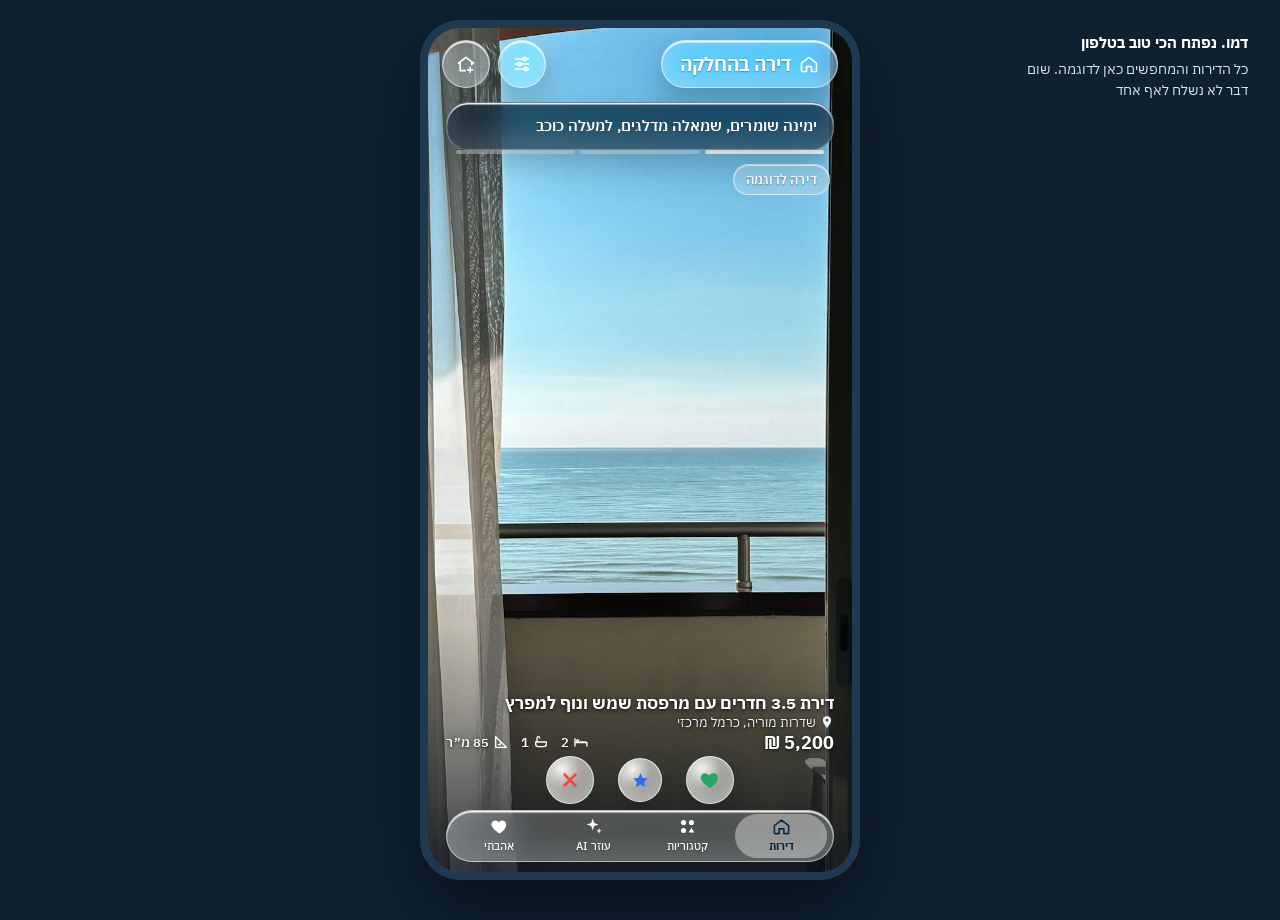
==== commit 0ff73c10: "Tighter card text block Co-Authored-By: Claude Opus 5.5 <noreply@anthropic.com>" ====
--- a/index.html
+++ b/index.html
@@ -205,13 +205,13 @@
 .tag-mine { background: rgba(52, 199, 123, .45); }
 .tag-star { background: rgba(46, 108, 246, .5); }
 .tag-similar { background: rgba(14, 42, 68, .45); }
-.info { position: absolute; z-index: 3; inset-inline: 18px; inset-block-end: 122px; padding: 0; display: grid; gap: 1px; cursor: pointer; text-shadow: 0 1px 3px rgba(0, 0, 0, .7), 0 0 12px rgba(0, 0, 0, .35); }
+.info { position: absolute; z-index: 3; inset-inline: 18px; inset-block-end: 118px; padding: 0; display: grid; gap: 0; cursor: pointer; text-shadow: 0 1px 3px rgba(0, 0, 0, .7), 0 0 12px rgba(0, 0, 0, .35); }
 /* התמונה מוכרת את הדירה: המידע בשורה אחת לכותרת, קטן, צמוד לכפתורים, והזכוכית שקופה כמעט לגמרי */
-.info .title { font-size: 16.5px; font-weight: 700; line-height: 1.3; white-space: nowrap; overflow: hidden; text-overflow: ellipsis; }
-.loc { display: flex; align-items: center; gap: var(--sp-1); font-size: 12.5px; color: #EEF4FA; }
+.info .title { font-size: 16.5px; font-weight: 700; line-height: 1.25; white-space: nowrap; overflow: hidden; text-overflow: ellipsis; }
+.loc { display: flex; align-items: center; gap: var(--sp-1); font-size: 12.5px; line-height: 1.35; color: #EEF4FA; }
 .loc svg { inline-size: 14px; block-size: 14px; flex: none; }
-.specs-row { display: flex; align-items: center; justify-content: space-between; gap: var(--sp-2); margin-block-start: 2px; }
-.info .price { font-size: 19px; }
+.specs-row { display: flex; align-items: center; justify-content: space-between; gap: var(--sp-2); }
+.info .price { font-size: 18px; line-height: 1.3; }
 .info .specs { font-size: 12.5px; }
 .price { font-size: var(--fs-price); font-weight: 700; font-variant-numeric: tabular-nums; white-space: nowrap; }
 .specs { display: flex; gap: var(--sp-3); font-size: 14px; font-weight: 600; font-variant-numeric: tabular-nums; }
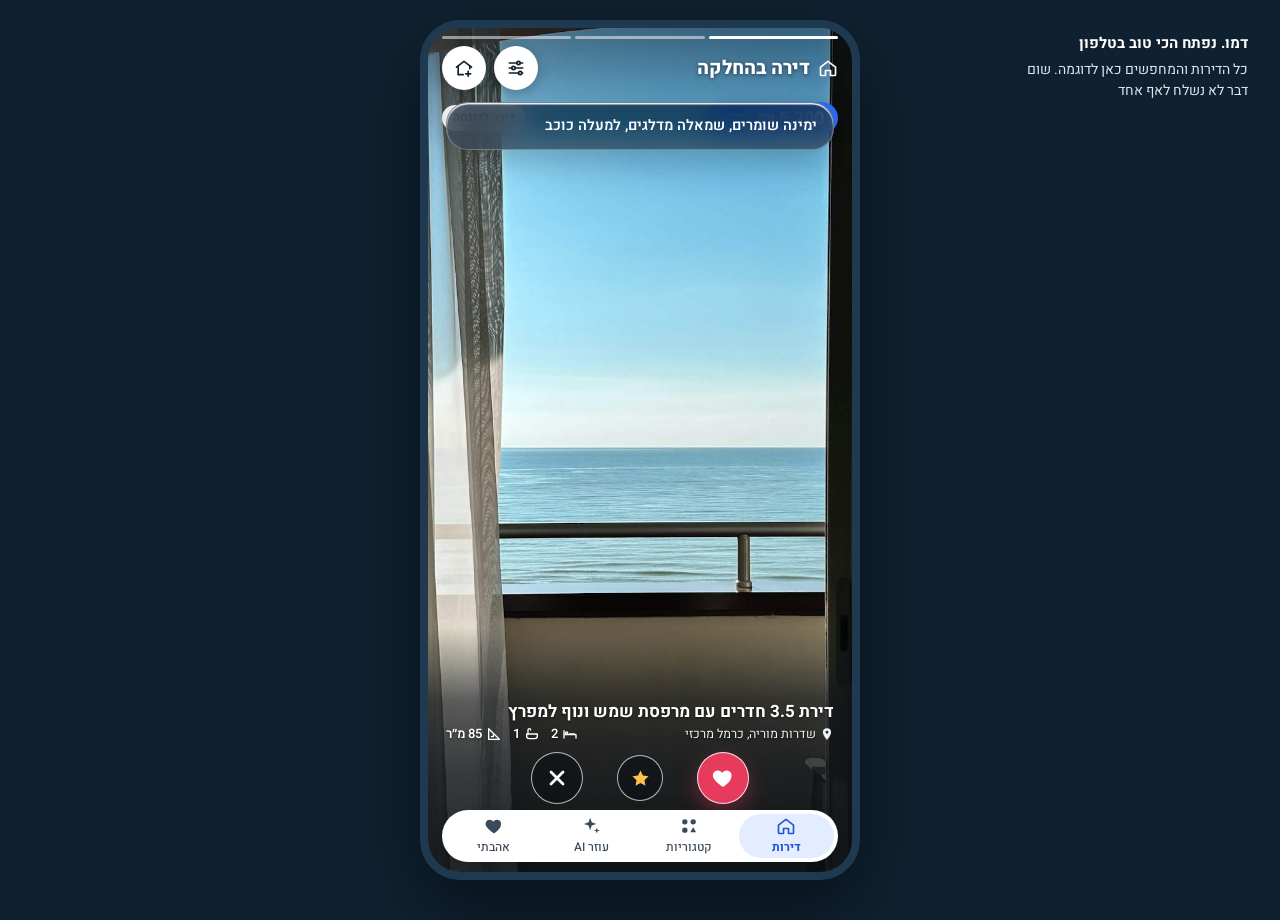
==== commit 62e7ac0d: "Hagai's pick: design 3 (price tag) with design 1 buttons Price in a brand-color tag at the top, two " ====
--- a/index.html
+++ b/index.html
@@ -16,7 +16,7 @@
 <meta name="twitter:card" content="summary_large_image">
 <link rel="preconnect" href="https://fonts.googleapis.com">
 <link rel="preconnect" href="https://fonts.gstatic.com" crossorigin>
-<link rel="stylesheet" href="https://fonts.googleapis.com/css2?family=IBM+Plex+Sans+Hebrew:wght@400;500;600;700&display=swap">
+<link rel="stylesheet" href="https://fonts.googleapis.com/css2?family=Heebo:wght@400;500;600;700;800&display=swap">
 <style>
 /*
  * «זכוכית נוזלית» (הכרעת חגי 1.10.2026, כיוון 4): תמונה מלאה, פקדים צפים מזכוכית עבה, טקסט לבן.
@@ -55,7 +55,7 @@
   --primary-glow: inset 0 1.5px 1px rgba(255, 255, 255, .7), inset 0 -8px 18px rgba(0, 0, 60, .2), 0 12px 26px rgba(46, 108, 246, .35);
   --text-lift: 0 1px 2px rgba(0, 0, 0, .35);
 
-  --font: "IBM Plex Sans Hebrew", "Segoe UI", Arial, sans-serif;
+  --font: "Heebo", "Segoe UI", Arial, sans-serif;
   --fs-xs: 12px;
   --fs-s: 13.5px;
   --fs-m: 15.5px;
@@ -78,7 +78,7 @@
 
   --tap: 44px;
   --tabbar-room: 72px;                    /* כמה מקום להשאיר מעל התפריט הצף */
-  --rb-offset: 70px;                      /* מרחק ✕ ו-♥ ממרכז ★ */
+  --rb-offset: 83px;                      /* מרחק ✕ ו-♥ ממרכז ★ */
   --app-w: 440px;
   --swipe-ms: 300ms;                      /* נדרס מ-config.swipeMs בהפעלה */
   --snap-ms: 200ms;
@@ -465,6 +465,46 @@
   .reveal { padding: 12px 14px; gap: 8px; font-size: 13.5px; }
 }
 
+/*
+ * ——— הכרעת חגי 1.10: עיצוב 3 «תג מחיר» עם הכפתורים של עיצוב 1 «שקט» ———
+ * מחיר בתג בצבע המותג למעלה, שתי שורות מידע למטה, כפתורי פעולה כהים עם מסגרת לבנה, תפריט וכותרת לבנים מלאים
+ */
+.deck-screen .app-top { padding-block-start: 18px; }
+.deck-screen .app-top .brand { background: none; border: 0; box-shadow: none; -webkit-backdrop-filter: none; backdrop-filter: none; padding: 0; block-size: 44px; font-size: 19px; font-weight: 800; text-shadow: 0 1px 4px rgba(0, 0, 0, .55); }
+.deck-screen .app-top .icon-btn { inline-size: 44px; block-size: 44px; background: #FFFFFF; color: #10202E; border: 0; -webkit-backdrop-filter: none; backdrop-filter: none; box-shadow: 0 4px 14px rgba(0, 0, 0, .25); }
+.card::before { content: ""; position: absolute; inset-inline: 0; inset-block-start: 0; block-size: 120px; z-index: 1; background: linear-gradient(180deg, rgba(7, 14, 22, .5), rgba(7, 14, 22, 0)); pointer-events: none; }
+.card::after { block-size: 29%; background: linear-gradient(180deg, rgba(7, 14, 22, 0) 0%, rgba(7, 14, 22, .62) 30%, rgba(7, 14, 22, .78) 60%, rgba(7, 14, 22, .86) 100%); }
+.bars { inset-block-start: 8px; inset-inline: 14px; gap: 4px; }
+.bar { block-size: 3px; background: rgba(255, 255, 255, .5); }
+.filter-row:not([hidden]) ~ .deck .bars { inset-block-start: 8px; }
+.price-tag { position: absolute; z-index: 2; inset-inline-start: 14px; inset-block-start: 74px; block-size: 32px; padding-inline: 14px; border-radius: 16px; display: flex; align-items: center; gap: 6px; color: #FFFFFF; background: var(--accent); box-shadow: 0 4px 12px rgba(0, 0, 0, .25); text-shadow: none; }
+.price-tag .price { font-size: 18px; font-weight: 800; }
+.price-tag span:last-child { font-size: 11.5px; font-weight: 500; }
+.card-tags { inset-block-start: 77px; inset-inline: 14px; justify-content: flex-end; }
+.filter-row:not([hidden]) ~ .deck .price-tag { inset-block-start: 116px; }
+.filter-row:not([hidden]) ~ .deck .card-tags { inset-block-start: 119px; }
+.card-tags .tag { font-size: 11.5px; padding: 0 11px; line-height: 26px; border-radius: 13px; color: #10202E; background: rgba(255, 255, 255, .94); border: 0; -webkit-backdrop-filter: none; backdrop-filter: none; box-shadow: none; text-shadow: none; }
+.card-tags .tag-mine { background: var(--like); color: #FFFFFF; }
+.card-tags .tag-star { background: var(--accent); color: #FFFFFF; }
+.card-tags .tag-similar { background: #10202E; color: #FFFFFF; }
+.info { inset-inline: 18px; inset-block-end: 128px; gap: 0; text-shadow: 0 1px 3px rgba(0, 0, 0, .6); }
+.info .title { font-size: 17px; line-height: 24px; }
+.meta-row { display: flex; align-items: center; justify-content: space-between; gap: var(--sp-2); min-block-size: 20px; }
+.meta-row .loc { min-inline-size: 0; font-size: 12.5px; color: #EEF3F7; }
+.meta-row .loc span { overflow: hidden; text-overflow: ellipsis; white-space: nowrap; }
+.meta-row .specs { flex: none; gap: 11px; font-size: 13px; }
+.meta-row .specs svg { inline-size: 16px; block-size: 16px; }
+.actions .rb { inline-size: 52px; block-size: 52px; color: #FFFFFF; background: rgba(7, 12, 18, .5); border: 1.5px solid rgba(255, 255, 255, .7); -webkit-backdrop-filter: none; backdrop-filter: none; box-shadow: none; }
+.actions .rb svg { inline-size: 24px; block-size: 24px; }
+.actions .rb-star { inline-size: 46px; block-size: 46px; color: #FFC04D; }
+.actions .rb-star svg { inline-size: 21px; block-size: 21px; }
+.actions .rb-like { color: #FFFFFF; background: #E63B5C; border-color: rgba(255, 255, 255, .85); box-shadow: 0 8px 20px rgba(230, 59, 92, .38); }
+.actions { inset-block-end: 68px; }
+.tabbar { inset-inline: 14px; background: #FFFFFF; border: 0; -webkit-backdrop-filter: none; backdrop-filter: none; box-shadow: 0 8px 22px rgba(0, 0, 0, .28); gap: 2px; padding-inline: 4px; }
+.tab { color: #3A4A59; text-shadow: none; font-size: 12px; }
+.tab svg { inline-size: 20px; block-size: 20px; }
+.tab[aria-current="page"] { background: #E4EDFF; color: #1F55D6; }
+
 </style>
 </head>
 <body>
@@ -826,6 +866,7 @@
 
     card: {
       example: 'דירה לדוגמה',
+      perMonth: 'לחודש',
       mine: 'הדירה שפרסמת',
       starred: '★ סימנת כוכב',
       similar: 'דומה למה שסימנת',
@@ -2684,6 +2725,7 @@
         <article class="card${under ? ' under' : ''}" data-id="${esc(a.id)}" ${under ? 'aria-hidden="true"' : `tabindex="0" aria-roledescription="${esc(S.card.role)}" aria-label="${esc(S.card.aria(a))}"`}>
           ${Dira.parts.photo(a, 0)}
           <div class="bars" aria-hidden="true">${Array.from({ length: n }, (_, i) => `<i class="bar${i === 0 ? ' on' : ''}"></i>`).join('')}</div>
+          <div class="price-tag"><span class="price">${esc(S.fmt.nis(a.rent))}</span><span>${esc(S.card.perMonth)}</span></div>
           <div class="card-tags">
             ${a.mine ? `<span class="tag tag-mine">${esc(S.card.mine)}</span>` : ''}
             ${a.example ? `<span class="tag">${esc(S.card.example)}</span>` : ''}
@@ -2695,8 +2737,7 @@
           <div class="stamp stamp-star" aria-hidden="true">${esc(S.card.stampStar)}</div>
           <div class="info">
             <h2 class="title">${esc(a.title)}</h2>
-            <p class="loc">${I.pin}${esc(S.fmt.place(a) || a.city)}</p>
-            <div class="specs-row"><span class="price">${esc(S.fmt.nis(a.rent))}</span>${Dira.parts.specs(a, S)}</div>
+            <div class="meta-row"><p class="loc">${I.pin}<span>${esc(S.fmt.place(a) || a.city)}</span></p>${Dira.parts.specs(a, S)}</div>
           </div>
           <span class="sr-only" data-photo-label>${esc(S.card.photo(1, n))}</span>
         </article>`;
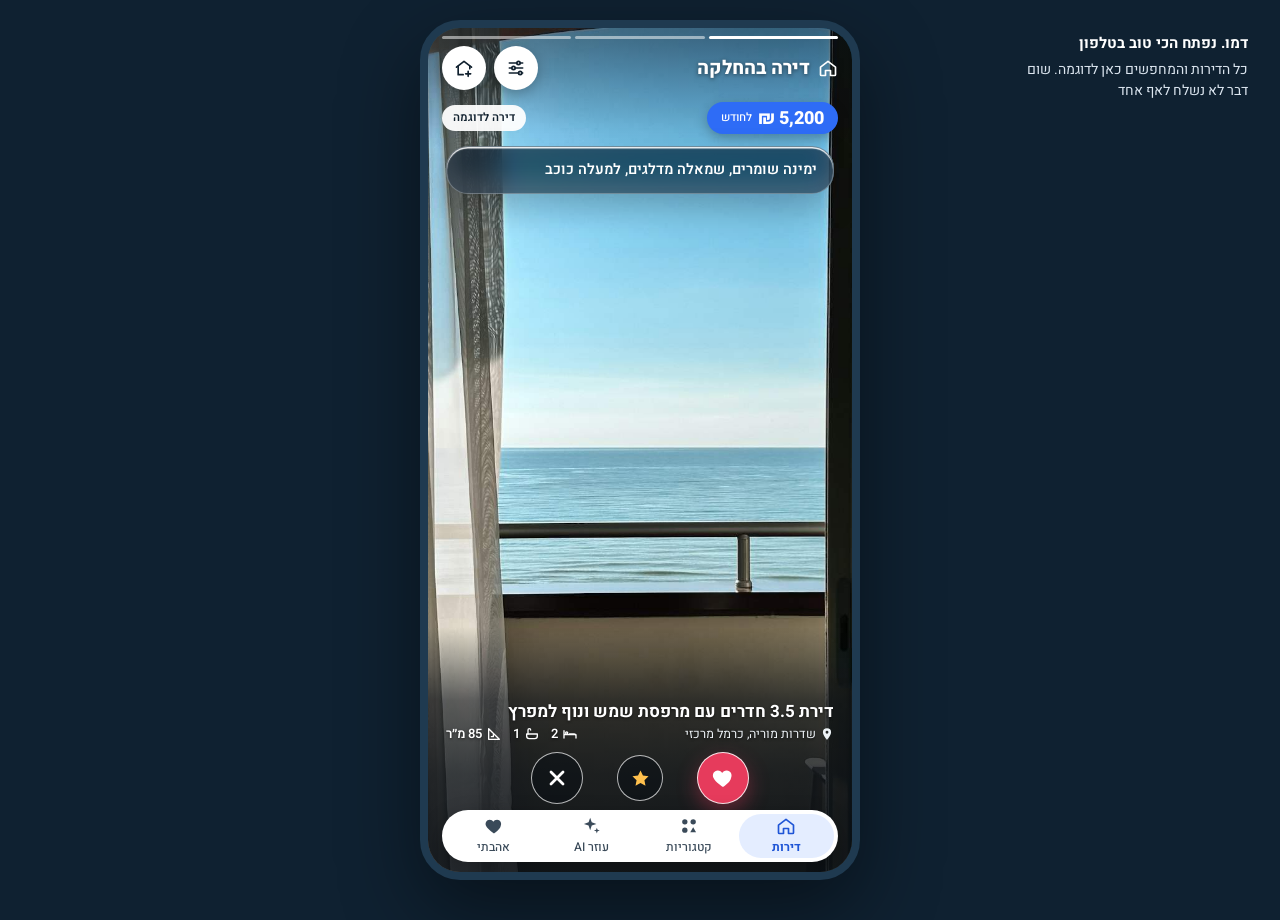
==== commit f551b58e: "Toast sits below the price tag row Co-Authored-By: Claude Opus 5.5 <noreply@anthropic.com>" ====
--- a/index.html
+++ b/index.html
@@ -247,7 +247,7 @@
 .empty .btn-row { inline-size: 100%; margin-block-start: 6px; }
 
 /* ——— הודעות ——— */
-.toast { position: absolute; inset-inline: 18px; inset-block-start: 74px; z-index: 70; padding: 12px 16px; border-radius: 22px; font-size: 14.5px; font-weight: 600; color: var(--ink); background: rgba(14, 30, 48, .72); border: 1px solid rgba(255, 255, 255, .35); -webkit-backdrop-filter: var(--blur); backdrop-filter: var(--blur); box-shadow: var(--shine), var(--lift); opacity: 0; transform: translateY(-12px); pointer-events: none; transition: opacity .2s, transform .2s; }
+.toast { position: absolute; inset-inline: 18px; inset-block-start: 118px; z-index: 70; padding: 12px 16px; border-radius: 22px; font-size: 14.5px; font-weight: 600; color: var(--ink); background: rgba(14, 30, 48, .72); border: 1px solid rgba(255, 255, 255, .35); -webkit-backdrop-filter: var(--blur); backdrop-filter: var(--blur); box-shadow: var(--shine), var(--lift); opacity: 0; transform: translateY(-12px); pointer-events: none; transition: opacity .2s, transform .2s; }
 .toast.show { opacity: 1; transform: none; }
 .toast.ok { background: rgba(26, 120, 76, .78); }
 .banner { position: absolute; inset-block-start: 12px; inset-inline: 14px; z-index: 65; display: flex; align-items: center; gap: var(--sp-3); padding: 10px 14px; border-radius: 28px; text-align: start; color: var(--ink); background: rgba(255, 255, 255, .24); border: 1px solid var(--edge); -webkit-backdrop-filter: var(--blur-heavy); backdrop-filter: var(--blur-heavy); box-shadow: var(--shine), var(--lift); transform: translateY(-140%); transition: transform .35s cubic-bezier(.2, .9, .3, 1.2); text-shadow: var(--text-lift); }
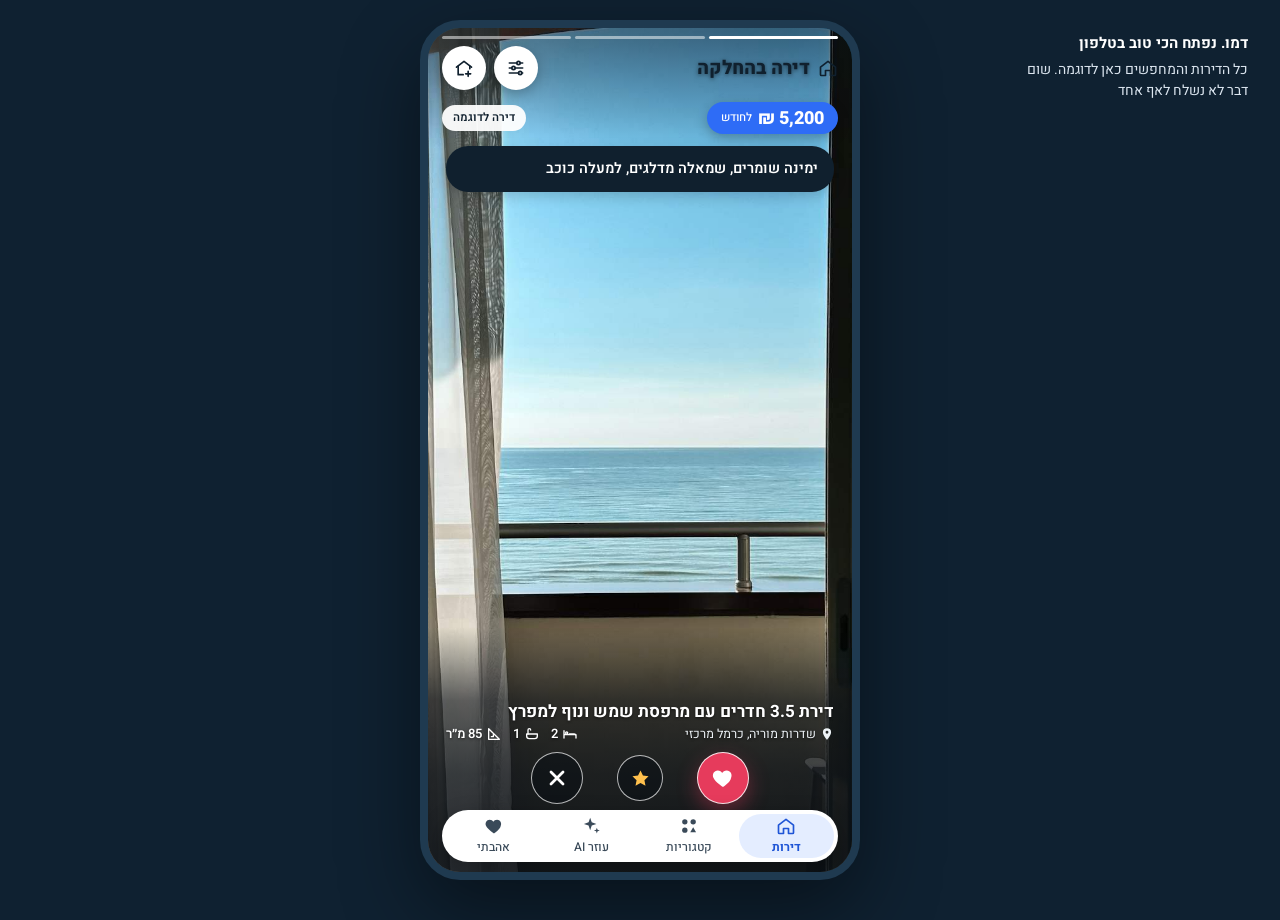
==== commit 2d1719a6: "Design 3 language on every screen: solid white surfaces, blue accent, white sheet Co-Authored-By: Cl" ====
--- a/index.html
+++ b/index.html
@@ -504,6 +504,60 @@
 .tab { color: #3A4A59; text-shadow: none; font-size: 12px; }
 .tab svg { inline-size: 20px; block-size: 20px; }
 .tab[aria-current="page"] { background: #E4EDFF; color: #1F55D6; }
+
+/*
+ * ——— הכרעת חגי 1.10: שפת עיצוב 3 בכל המסכים ———
+ * משטחים לבנים מלאים עם טקסט כהה מעל הרקע המטושטש, מבטא כחול, גיליון לבן.
+ * המשתנים מוגדרים מחדש בתוך המשטח, כך שכל צבע משני שבתוכו נשאר קריא.
+ */
+.icon-btn, .chip, .opt, .yn button, .btn-ghost, .sheet-body, .composer, .chat-top, .fav, .req, .owner-apt, .empty, .reveal,
+.stat-row div, .ai-card, .search, .note, .step, .form, .log table, .page-top h1, .app-top .brand, .banner, .msg.them, .msg.bot,
+.typing, .match .hello, .cat .label, .toast {
+  --ink: #10202E; --ink-2: #5A6B7B; --like-soft: #13854F; --nope-soft: #C7363B; --star-soft: #1F55D6; --wait-soft: #93650A;
+  background: #FFFFFF; color: #10202E; border: 0; -webkit-backdrop-filter: none; backdrop-filter: none;
+  box-shadow: 0 4px 14px rgba(0, 0, 0, .18); text-shadow: none;
+}
+.toast { background: #10202E; color: #FFFFFF; --ink: #FFFFFF; }
+.toast.ok { background: #13854F; }
+.chip.on, .chip[aria-pressed="true"], .opt[aria-pressed="true"], .yn button[aria-pressed="true"] { background: var(--accent); color: #FFFFFF; }
+.btn-primary { background: var(--accent); border: 0; box-shadow: 0 6px 16px rgba(46, 108, 246, .35); }
+.sheet-body { border-radius: 28px 28px 0 0; box-shadow: 0 -10px 40px rgba(0, 0, 0, .25); }
+.sheet-grip { background: #D5DDE6; }
+.sheet-x, .chat-top .icon-btn, .unsave { background: #F0F3F7; box-shadow: none; color: #10202E; }
+.sheet-actions { background: #FFFFFF; border-block-start: 1px solid #E3E9F0; }
+.kv { background: #F3F6FA; border: 0; }
+.kv dt { color: #5A6B7B; }
+.feat-list li { background: #E4EDFF; color: #1F55D6; border: 0; box-shadow: none; }
+.credit { color: #7A8A99; }
+.status.ok { background: #E3F4E8; color: #13854F; border: 0; }
+.status.wait { background: #FFF4DB; color: #93650A; border: 0; }
+.field input, .field select, .field textarea, .composer input { background: #F3F6FA; border: 1px solid #D5DDE6; color: #10202E; }
+.field input:focus, .field select:focus, .field textarea:focus, .composer input:focus { background: #FFFFFF; border-color: var(--accent); }
+.field.bad input, .field.bad select { background: #FFF0F0; border: 1.5px solid #E58C8F; }
+.sheet ::placeholder, .step ::placeholder, .form ::placeholder, .composer ::placeholder { color: #7A8A99; }
+.search input { color: #10202E; }
+.range { accent-color: var(--accent); }
+.anon > div { background: #F3F6FA; border: 0; }
+.msg.me { background: var(--accent); border: 0; box-shadow: 0 6px 16px rgba(46, 108, 246, .3); text-shadow: none; }
+.typing i { background: #5A6B7B; }
+.step { box-shadow: 0 4px 14px rgba(0, 0, 0, .15); }
+.step:not(.on):not(.done) { background: rgba(255, 255, 255, .78); }
+.step-num { color: #10202E; border: 0; background: #E3E9F0; }
+.step.on .step-num { background: var(--accent); color: #FFFFFF; }
+.step.done .step-num { background: #13854F; color: #FFFFFF; border: 0; }
+.ai-btn { background: #E4EDFF; color: var(--accent); border: 0; box-shadow: none; }
+.avatar { background: var(--accent); border: 0; }
+.pill-demo { background: #E4EDFF; color: #1F55D6; }
+.fit { background: #E3F4E8; color: #13854F; border: 0; }
+.unfit { background: #F0F3F7; color: #5A6B7B; border: 0; }
+.state { text-shadow: none; }
+.state.ok { background: #E3F4E8; color: #13854F; border: 0; }
+.state.wait { background: #FFF4DB; color: #93650A; border: 0; }
+.state.star { background: #E4EDFF; color: #1F55D6; border: 0; }
+.banner-sign, .empty .big { background: #E4EDFF; color: var(--accent); border: 0; }
+.match-art { border-color: #FFFFFF; }
+.cat .badge2 { background: #FFFFFF; border: 0; }
+.log td, .log th { border-block-end-color: #E3E9F0; }
 
 </style>
 </head>
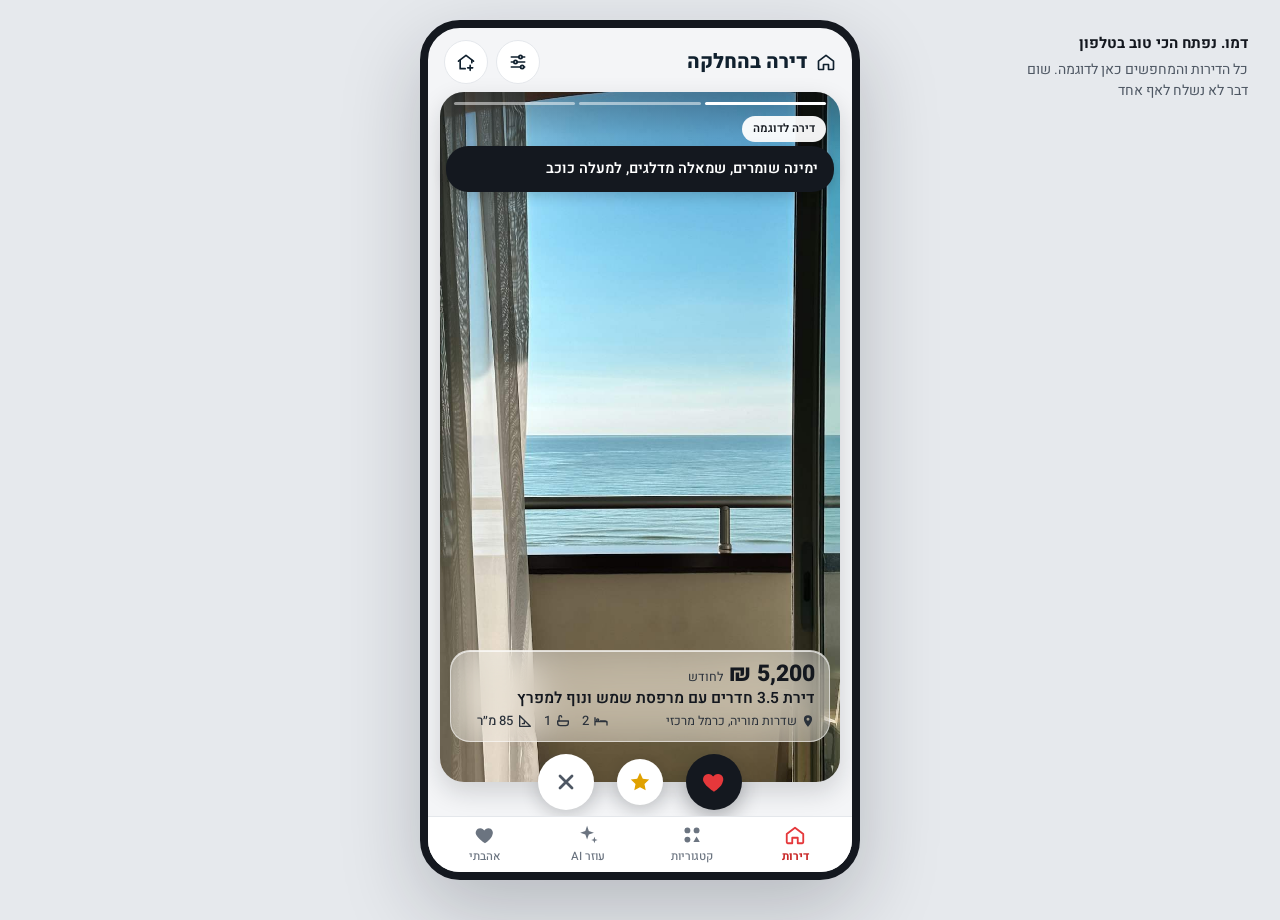
==== commit 016f9767: "הקישור הראשי עובר לעיצוב החדש (בחירות חגי 16.11) Co-Authored-By: Claude Opus 5.5 <noreply@anthropic." ====
--- a/index.html
+++ b/index.html
@@ -3,7 +3,7 @@
 <head>
 <meta charset="utf-8">
 <meta name="viewport" content="width=device-width, initial-scale=1, viewport-fit=cover">
-<meta name="theme-color" content="#1B3448">
+<meta name="theme-color" content="#F4F5F7">
 <title>דירה בהחלקה · דמו</title>
 <meta name="description" content="דמו לחיץ: מחליקים על דירות להשכרה במטרופולין חיפה, שומרים מה שאהבתם ושולחים פנייה לבעל הדירה.">
 <meta property="og:title" content="דירה בהחלקה · דמו">
@@ -529,7 +529,7 @@
 .kv dt { color: #5A6B7B; }
 .feat-list li { background: #E4EDFF; color: #1F55D6; border: 0; box-shadow: none; }
 .credit { color: #7A8A99; }
-.status.ok { background: #E3F4E8; color: #13854F; border: 0; }
+.status.ok { background: #E3F4E8; color: #0E6A3E; border: 0; }
 .status.wait { background: #FFF4DB; color: #93650A; border: 0; }
 .field input, .field select, .field textarea, .composer input { background: #F3F6FA; border: 1px solid #D5DDE6; color: #10202E; }
 .field input:focus, .field select:focus, .field textarea:focus, .composer input:focus { background: #FFFFFF; border-color: var(--accent); }
@@ -548,16 +548,175 @@
 .ai-btn { background: #E4EDFF; color: var(--accent); border: 0; box-shadow: none; }
 .avatar { background: var(--accent); border: 0; }
 .pill-demo { background: #E4EDFF; color: #1F55D6; }
-.fit { background: #E3F4E8; color: #13854F; border: 0; }
+.fit { background: #E3F4E8; color: #0E6A3E; border: 0; }
 .unfit { background: #F0F3F7; color: #5A6B7B; border: 0; }
 .state { text-shadow: none; }
-.state.ok { background: #E3F4E8; color: #13854F; border: 0; }
+.state.ok { background: #E3F4E8; color: #0E6A3E; border: 0; }
 .state.wait { background: #FFF4DB; color: #93650A; border: 0; }
 .state.star { background: #E4EDFF; color: #1F55D6; border: 0; }
 .banner-sign, .empty .big { background: #E4EDFF; color: var(--accent); border: 0; }
 .match-art { border-color: #FFFFFF; }
 .cat .badge2 { background: #FFFFFF; border: 0; }
 .log td, .log th { border-block-end-color: #E3E9F0; }
+
+</style>
+<style>
+/*
+ * ——— בחירות חגי 16.11.2026, מתוך 15 הסקיצות ———
+ * הבסיס הוא סקיצה 15 «אפליקציה מלאה»: מעטפת בהירה, כרטיס מעוגל בתוכה, כפתורים על קצה הכרטיס, תפריט תחתון צמוד.
+ * מעליו: תמונה מלאה (2), לוח זכוכית בהירה ושקופה ב-50% יותר (5), לב אדום מלא (9), ואחוז התאמה (11).
+ * השכבה הזאת נטענת אחרונה ודורסת את השכבות הקודמות. המבטא הכחול יורד: דיו לכפתורים, אדום ללב ולתפריט.
+ */
+:root {
+  --ground: #F4F5F7;
+  --tint: transparent;
+  --ink: #14181F;
+  --ink-2: #4E5763;
+  --ink-dark: #14181F;
+  --accent: #14181F;
+  --accent-2: #2B323B;
+  --star: #14181F;
+  --like-soft: #13854F;
+  --nope-soft: #C7363B;
+  --star-soft: #14181F;
+  --wait-soft: #93650A;
+  --text-lift: none;
+  --primary-fill: #14181F;
+  --primary-glow: none;
+  --red: #E5383B;                         /* לב, תפריט פעיל, תגים. לא לטקסט רץ */
+  --red-text: #C92A2A;                    /* אדום כטקסט על לבן, 5.3:1 */
+  --fit: #13854F;
+  --hair: #E4E7EB;
+  --tabbar-room: 60px;
+  --rb-offset: 74px;
+  color-scheme: light;
+}
+.ambient { display: none; }
+@media (min-width: 760px) {
+  body { background: #E6E9ED; }
+  #app { border-color: #14181F; box-shadow: 0 30px 80px rgba(20, 24, 31, .22); }
+  .aside { color: var(--ink-2); }
+}
+
+/* ——— כותרת מסך הדירות ——— */
+.deck-screen .app-top { position: relative; inset: auto; padding: 12px 16px 8px; }
+.deck-screen .app-top .brand { color: var(--ink); text-shadow: none; font-size: 20px; block-size: 44px; }
+.deck-screen .app-top .icon-btn { box-shadow: none; border: 1px solid var(--hair); color: var(--ink); }
+.icon-btn .dot { background: var(--red); }
+.deck-screen .filter-row { position: relative; inset: auto; padding-block: 0 8px; }
+.filter-row:not([hidden]) ~ .deck .bars { inset-block-start: 10px; }
+.filter-row:not([hidden]) ~ .deck .card-tags { inset-block-start: 24px; }
+
+/* ——— הכרטיס: תמונה מלאה בתוך מעטפת בהירה ——— */
+.deck { position: relative; inset: auto; flex: 1; min-block-size: 0; margin-inline: 12px; }
+.card { border-radius: 24px; box-shadow: 0 10px 26px rgba(20, 24, 31, .16); }
+.card.under { transform: scale(.955) translateY(10px); border-radius: 24px; filter: none; box-shadow: none; opacity: .9; }
+.card.fly { border-radius: 24px; }
+.card:focus-visible { outline: 3px solid var(--ink); outline-offset: 2px; }
+.card::before { block-size: 70px; background: linear-gradient(180deg, rgba(10, 14, 20, .38), rgba(10, 14, 20, 0)); }
+.card::after { background: none; }
+.bars { inset-block-start: 10px; inset-inline: 14px; }
+.card-tags { inset-block-start: 24px; inset-inline: 14px; justify-content: flex-start; }
+.card-tags .tag { color: var(--ink); }
+.card-tags .tag-mine { background: var(--fit); color: #FFFFFF; }
+.card-tags .tag-star, .card-tags .tag-similar { background: var(--ink); color: #FFFFFF; }
+
+/* לוח זכוכית בהירה, שקופה ב-50% יותר מהסקיצה. הרקע מובהר ומושטח כדי שהדיו ייקרא על כל תמונה */
+.info {
+  inset-inline: 10px; inset-block-end: 40px; padding: 10px 14px;
+  display: grid; grid-template-columns: minmax(0, 1fr) auto; align-items: center; gap: 12px;
+  border-radius: 20px; color: var(--ink); text-shadow: none;
+  background: rgba(255, 255, 255, .32); border: 1px solid rgba(255, 255, 255, .55);
+  -webkit-backdrop-filter: blur(22px) contrast(.55) brightness(1.35) saturate(1.5);
+  backdrop-filter: blur(22px) contrast(.55) brightness(1.35) saturate(1.5);
+  box-shadow: inset 0 1px 0 rgba(255, 255, 255, .7);
+}
+.info-text { min-inline-size: 0; display: grid; gap: 1px; }
+.info-price { display: flex; align-items: baseline; gap: 6px; font-size: 12.5px; color: #2B323B; }
+.info .info-price .price { font-size: 23px; font-weight: 800; line-height: 1.15; color: var(--ink); }
+.info .title { font-size: 15.5px; font-weight: 600; line-height: 22px; }
+.meta-row .loc { color: #2B323B; }
+.meta-row .specs { color: #2B323B; font-weight: 500; }
+
+/* אחוז התאמה: מופיע אחרי שכוכב או ✕ לימדו משהו */
+.fit-ring { display: grid; justify-items: center; gap: 2px; font-size: 11px; font-weight: 600; color: #2B323B; }
+.fit-ring i { inline-size: 50px; block-size: 50px; border-radius: 50%; display: grid; place-items: center; font-style: normal;
+  background: conic-gradient(var(--fit) calc(var(--pct) * 1%), rgba(20, 24, 31, .16) 0); }
+.fit-ring b { inline-size: 39px; block-size: 39px; border-radius: 50%; background: #FFFFFF; display: grid; place-items: center;
+  font-size: 13.5px; font-weight: 800; color: var(--fit); font-variant-numeric: tabular-nums; }
+
+/* חיווי בזמן גרירה: תווית שקטה, בלי הטיה ובלי מסגרת */
+.stamp { inset-block-start: 64px; font-size: 15px; font-weight: 700; padding: 8px 16px; border: 0; border-radius: 999px;
+  background: #FFFFFF; color: var(--ink); box-shadow: 0 6px 16px rgba(20, 24, 31, .2); }
+.stamp-like, .stamp-nope { transform: none; }
+.stamp-like { color: var(--red-text); }
+.stamp-nope { color: var(--ink-2); }
+.stamp-star { inset-block-start: 112px; color: var(--ink); }
+
+/* ——— כפתורים על קצה הכרטיס: ✕ לבן, ★ לבן קטן, ♥ אדום מלא על דיו ——— */
+.actions { position: relative; inset: auto; z-index: 5; block-size: 56px; margin-block: -28px 6px; flex: none; }
+.actions .rb { inline-size: 56px; block-size: 56px; background: #FFFFFF; color: var(--ink-2); border: 0; box-shadow: 0 6px 18px rgba(20, 24, 31, .2); }
+.actions .rb svg { inline-size: 24px; block-size: 24px; }
+.actions .rb-star { inline-size: 46px; block-size: 46px; color: #E0A100; }
+.actions .rb-like { background: var(--ink); color: var(--red); border: 0; box-shadow: 0 8px 20px rgba(20, 24, 31, .3); }
+.actions .rb-like svg { inline-size: 26px; block-size: 26px; fill: currentColor; }
+
+/* ——— תפריט תחתון צמוד ——— */
+.tabbar { inset-inline: 0; inset-block-end: 0; block-size: calc(56px + env(safe-area-inset-bottom)); padding: 0 6px env(safe-area-inset-bottom);
+  border-radius: 0; background: #FFFFFF; box-shadow: none; border-block-start: 1px solid var(--hair); }
+.tab { color: #6B7480; font-size: 11.5px; border-radius: 12px; }
+.tab svg { inline-size: 22px; block-size: 22px; }
+.tab[aria-current="page"] { background: none; color: var(--red-text); font-weight: 700; }
+.tab .badge { background: var(--red); }
+
+/* ——— שאר המסכים: אותם משטחים לבנים, בלי כחול ——— */
+.icon-btn, .chip, .opt, .yn button, .btn-ghost, .composer, .chat-top, .fav, .req, .owner-apt, .empty, .reveal,
+.stat-row div, .ai-card, .search, .note, .step, .form, .log table, .page-top h1, .banner, .msg.them, .msg.bot,
+.typing, .match .hello, .cat .label { box-shadow: 0 1px 2px rgba(20, 24, 31, .06), 0 0 0 1px var(--hair); }
+.page-top h1 { box-shadow: none; background: none; font-size: 19px; font-weight: 800; }
+.chip.on, .chip[aria-pressed="true"], .opt[aria-pressed="true"], .yn button[aria-pressed="true"] { box-shadow: none; }
+.btn-primary { box-shadow: none; color: #FFFFFF; }
+.msg.me { box-shadow: none; color: #FFFFFF; }
+.tab[aria-current="page"] svg { color: var(--red); }
+.feat-list li, .pill-demo, .ai-btn, .state.star { background: #EEF0F3; color: var(--ink); }
+.banner-sign, .empty .big { background: #FDECEC; color: var(--red); }
+.step.on .step-num, .avatar { color: #FFFFFF; }
+.field input:focus, .field select:focus, .field textarea:focus, .composer input:focus { border-color: var(--ink); }
+.toast { background: var(--ink); }
+
+/* קטגוריות: בלי אימוג'י על התמונה, וטקסט משני קריא על התווית הלבנה */
+.cat .badge2 { display: none; }
+.cat .label small { color: var(--ink-2); }
+.composer button, .avatar, .msg.me { border: 0; }
+
+/* ——— תיקונים מהסרטון של חגי, 16.11 (אייפון) ——— */
+/* ההודעה הקופצת קיבלה רקע לבן עם טקסט לבן, ונראתה כפס לבן ריק */
+.toast { --ink: #FFFFFF; background: #14181F; color: #FFFFFF; }
+.toast.ok { background: #13854F; }
+/* באייפון התפריט התחתון גבוה יותר בגובה פס הבית, והוא הסתיר את חצי הכפתורים */
+:root { --tabbar-room: calc(56px + env(safe-area-inset-bottom)); }
+/* כשהמקלדת פתוחה התפריט התחתון לא צף מעליה */
+#app:has(.composer input:focus, .field input:focus, .field textarea:focus) .tabbar { display: none; }
+#app:has(.composer input:focus, .field input:focus, .field textarea:focus) .screen { padding-block-end: 0; }
+/* מסך ההתאמה: רקע בהיר, ותוויות כהות וקריאות במקום תכלת */
+.match::before { background: none; }
+.match h1 { text-shadow: none; color: var(--ink); }
+.match .sub { color: var(--ink-2); }
+.reveal dt { color: var(--ink-2); }
+.match .hello svg { color: var(--fit); }
+.match-art { box-shadow: 0 12px 30px rgba(20, 24, 31, .2); }
+/* כפתור הסינון לא נשבר לשתי שורות */
+.sheet-foot .btn-primary { white-space: nowrap; font-size: 14.5px; padding-inline: 10px; }
+/* טבעת ההתאמה: המילה «התאמה» בתוך הטבעת, כדי שלא תעלה על שורת המטרים. וטקסט הלוח לא גולש אל הטבעת */
+.info-text { overflow: hidden; }
+.fit-ring i { inline-size: 56px; block-size: 56px; }
+.fit-ring b { inline-size: 46px; block-size: 46px; display: grid; place-content: center; text-align: center; line-height: 1; font-size: 14px; }
+.fit-ring small { display: block; font-size: 9.5px; font-weight: 600; color: var(--ink-2); margin-block-start: 2px; }
+/* שורת המיקום והמטרים נכנסת לרוחב הלוח: המיקום מתקצר בשלוש נקודות, המטרים נשארים שלמים */
+.info-text { overflow: visible; grid-template-columns: minmax(0, 1fr); }
+.info-text > * { min-inline-size: 0; }
+.meta-row .loc { flex: 1 1 auto; overflow: hidden; }
+.meta-row .loc span { min-inline-size: 0; }
 
 </style>
 </head>
@@ -924,9 +1083,11 @@
       mine: 'הדירה שפרסמת',
       starred: '★ סימנת כוכב',
       similar: 'דומה למה שסימנת',
-      stampLike: 'שמרתי ♥',
+      stampLike: 'שמרתי',
       stampNope: 'דילוג',
-      stampStar: '★ אהבתי במיוחד',
+      stampStar: 'אהבתי במיוחד',
+      fit: 'התאמה',
+      fitAria: (n) => `${n} אחוזי התאמה, לפי הכוכבים והדילוגים שלך`,
       beds: 'חדרי שינה',
       baths: 'חדרי רחצה',
       sqm: 'מ״ר',
@@ -1645,7 +1806,21 @@
     return Object.assign({ beds, baths: 1, type: 'דירה', cond: 'במצב טוב', title: `דירת ${a.rooms} חדרים ב${a.street}`, desc: '', photos: [] }, a);
   }
 
-  Dira.match = { fit, passes, isEmptyFilter, similarity, learnStar, learnNope, deckOrder, widen, normalize };
+  /*
+   * אחוז התאמה לכרטיס (בחירת חגי 16.11). נשען רק על מה שהמשתמש לימד: כוכבים (דמיון) ו-✕ (עונש).
+   * לפני שיש מה ללמוד ממנו אין מספר, ולכן מחזיר null והטבעת לא מוצגת.
+   */
+  function fitScore(a, st, cfg) {
+    if (a.mine) return null;
+    const learned = st.tune.n > 0 || Object.keys(st.pen).length > 0;
+    if (!learned) return null;
+    const cap = a.features.length * 0.5 + cfg.hoodWeight + cfg.roomsWeight + cfg.rentWeight;
+    const sim = st.tune.n ? Math.min(1, similarity(a, st.tune, cfg) / cap) : 0.5;
+    const pens = cfg.penaltyWeight ? penalty(a, st.pen, cfg) / cfg.penaltyWeight : 0;
+    return Math.max(35, Math.min(99, Math.round(62 + 36 * sim - 9 * pens)));
+  }
+
+  Dira.match = { fit, passes, isEmptyFilter, similarity, learnStar, learnNope, deckOrder, widen, normalize, fitScore };
 })(globalThis.Dira = globalThis.Dira || {});
 
 </script>
@@ -2775,11 +2950,11 @@
       const n = scenes.count(a);
       const saved = st.saved[a.id];
       const similar = !a.mine && st.tune.n && M.similarity(a, st.tune, cfg) >= cfg.similarTagMin;
+      const fit = M.fitScore(a, st, cfg);
       return `
         <article class="card${under ? ' under' : ''}" data-id="${esc(a.id)}" ${under ? 'aria-hidden="true"' : `tabindex="0" aria-roledescription="${esc(S.card.role)}" aria-label="${esc(S.card.aria(a))}"`}>
           ${Dira.parts.photo(a, 0)}
           <div class="bars" aria-hidden="true">${Array.from({ length: n }, (_, i) => `<i class="bar${i === 0 ? ' on' : ''}"></i>`).join('')}</div>
-          <div class="price-tag"><span class="price">${esc(S.fmt.nis(a.rent))}</span><span>${esc(S.card.perMonth)}</span></div>
           <div class="card-tags">
             ${a.mine ? `<span class="tag tag-mine">${esc(S.card.mine)}</span>` : ''}
             ${a.example ? `<span class="tag">${esc(S.card.example)}</span>` : ''}
@@ -2790,8 +2965,12 @@
           <div class="stamp stamp-nope" aria-hidden="true">${esc(S.card.stampNope)}</div>
           <div class="stamp stamp-star" aria-hidden="true">${esc(S.card.stampStar)}</div>
           <div class="info">
-            <h2 class="title">${esc(a.title)}</h2>
-            <div class="meta-row"><p class="loc">${I.pin}<span>${esc(S.fmt.place(a) || a.city)}</span></p>${Dira.parts.specs(a, S)}</div>
+            <div class="info-text">
+              <p class="info-price"><span class="price">${esc(S.fmt.nis(a.rent))}</span><span>${esc(S.card.perMonth)}</span></p>
+              <h2 class="title">${esc(a.title)}</h2>
+              <div class="meta-row"><p class="loc">${I.pin}<span>${esc(S.fmt.place(a) || a.city)}</span></p>${Dira.parts.specs(a, S)}</div>
+            </div>
+            ${fit ? `<div class="fit-ring" role="img" aria-label="${esc(S.card.fitAria(fit))}" style="--pct:${fit}"><i><b>${fit}%<small aria-hidden="true">${esc(S.card.fit)}</small></b></i></div>` : ''}
           </div>
           <span class="sr-only" data-photo-label>${esc(S.card.photo(1, n))}</span>
         </article>`;
